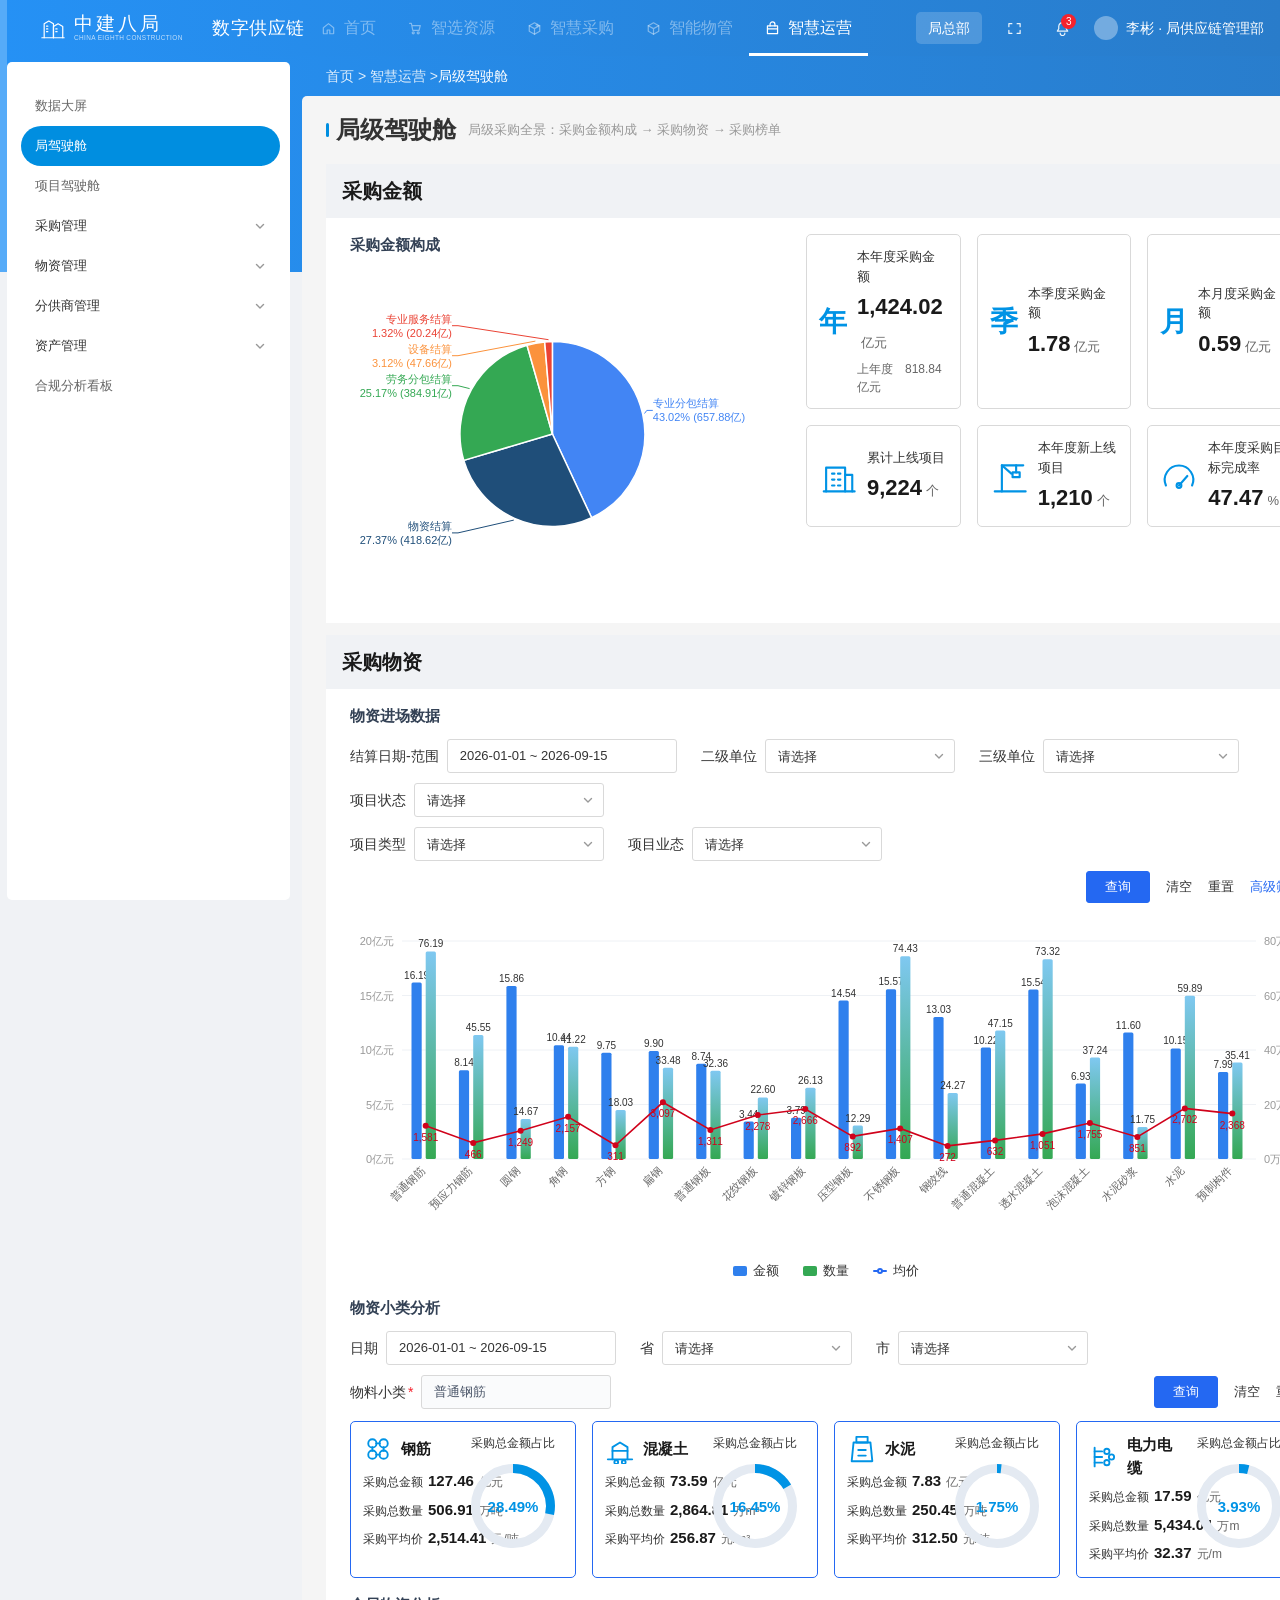
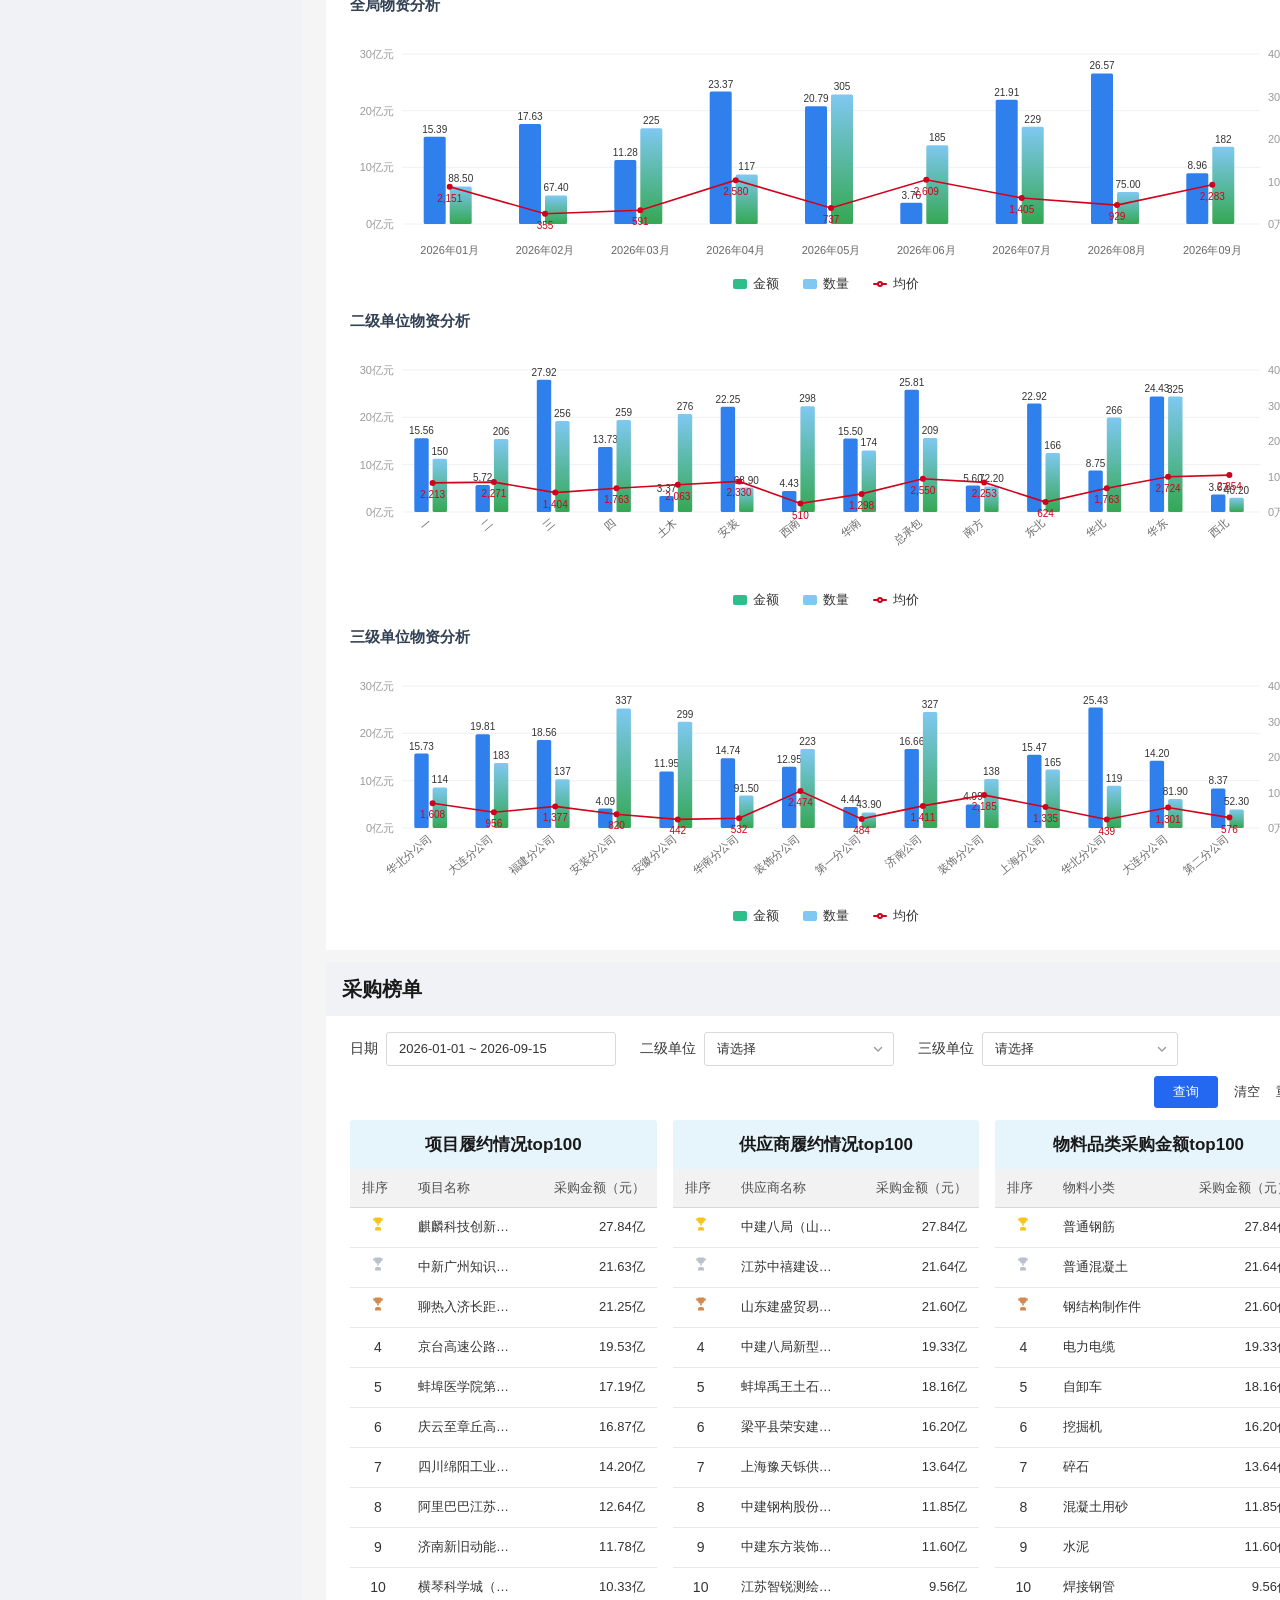
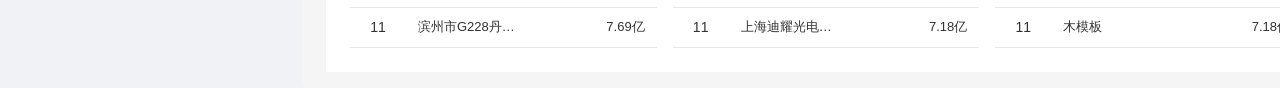
==== index.html @ 9edccea9 "第一版原型" ====
<!DOCTYPE html>
<html lang="zh-CN">
<head>
  <meta charset="UTF-8">
  <meta name="viewport" content="width=device-width, initial-scale=1.0">
  <title>智慧运营 · 供应链数据驾驶舱与经营分析看板</title>
  <link rel="stylesheet" href="css/base.css">
  <link rel="stylesheet" href="css/components.css">
  <link rel="stylesheet" href="css/cockpit.css">
  <link rel="stylesheet" href="css/screen.css">
</head>
<body>

  <!-- ============ 平台顶部导航 ============
       模块名与顺序对齐产品实际界面：首页 / 智选资源 / 智慧采购 / 智能物管 / 智慧运营
       （PRD 正文写的「智能采购 / 全景质控 / 数字物流」与产品不一致，以产品界面为准） -->
  <header class="layout-topbar">
    <div class="layout-topbar__brand">
      <span class="layout-topbar__logo" aria-hidden="true">
        <svg viewBox="0 0 28 28" width="26" height="26" fill="none" stroke="currentColor" stroke-width="1.3" stroke-linecap="round" stroke-linejoin="round">
          <path d="M4.5 24.5V9.5l5-3 5 3v15"/><path d="M14.5 24.5V12.5l5-3 5 3v12"/><path d="M2 24.5h24"/><path d="M7 12h1.4M7 15h1.4M7 18h1.4M17 15h1.4M17 18h1.4"/>
        </svg>
      </span>
      <span class="layout-topbar__cname">中建八局<em>CHINA EIGHTH CONSTRUCTION</em></span>
      <span class="layout-topbar__app">数字供应链</span>
    </div>
    <nav class="layout-topbar__module-nav">
      <div class="layout-topbar__module-item layout-topbar__module-item--disabled" title="其他业务域，不在本原型范围内"><svg viewBox="0 0 16 16" width="15" height="15" fill="none" stroke="currentColor" stroke-width="1.3" stroke-linecap="round" stroke-linejoin="round"><path d="M2.5 7.2 8 2.8l5.5 4.4V13a.6.6 0 0 1-.6.6H9.4V9.6H6.6v4H3.1a.6.6 0 0 1-.6-.6z"/></svg><span>首页</span></div>
      <div class="layout-topbar__module-item layout-topbar__module-item--disabled" title="其他业务域，不在本原型范围内"><svg viewBox="0 0 16 16" width="15" height="15" fill="none" stroke="currentColor" stroke-width="1.3" stroke-linecap="round" stroke-linejoin="round"><path d="M1.8 2.6h1.8l1.5 7.5h6.6l1.4-5.2H4.2"/><circle cx="5.6" cy="12.6" r="1.1"/><circle cx="10.9" cy="12.6" r="1.1"/></svg><span>智选资源</span></div>
      <div class="layout-topbar__module-item layout-topbar__module-item--disabled" title="其他业务域，不在本原型范围内"><svg viewBox="0 0 16 16" width="15" height="15" fill="none" stroke="currentColor" stroke-width="1.3" stroke-linecap="round" stroke-linejoin="round"><path d="M8 1.9 13.6 5v6L8 14.1 2.4 11V5z"/><path d="M2.4 5 8 8.1 13.6 5M8 8.1V14"/><path d="M10.8 3.4v2.6M9.5 4.7h2.6"/></svg><span>智慧采购</span></div>
      <div class="layout-topbar__module-item layout-topbar__module-item--disabled" title="其他业务域，不在本原型范围内"><svg viewBox="0 0 16 16" width="15" height="15" fill="none" stroke="currentColor" stroke-width="1.3" stroke-linecap="round" stroke-linejoin="round"><path d="M8 1.9 13.6 5v6L8 14.1 2.4 11V5z"/><path d="M2.4 5 8 8.1 13.6 5M8 8.1V14"/></svg><span>智能物管</span></div>
      <div class="layout-topbar__module-item layout-topbar__module-item--active" title="当前模块"><svg viewBox="0 0 16 16" width="15" height="15" fill="none" stroke="currentColor" stroke-width="1.3" stroke-linecap="round" stroke-linejoin="round"><path d="M2.6 5.2h10.8v8.2H2.6z"/><path d="M5.4 5.2V3.6a2.6 2.6 0 0 1 5.2 0v1.6"/><path d="M2.6 8.4h10.8"/></svg><span>智慧运营</span></div>
    </nav>
    <div class="layout-topbar__tools">
      <!-- 全局菜单搜索（与原型一致）：输入即过滤左侧菜单，回车跳第一个命中 -->
      <div class="layout-topbar__search">
        <input type="text" id="menuSearch" placeholder="搜索" aria-label="搜索菜单" autocomplete="off"/>
        <svg viewBox="0 0 16 16" width="14" height="14" fill="none" stroke="currentColor" stroke-width="1.5" stroke-linecap="round"><circle cx="7" cy="7" r="4.4"/><path d="M10.3 10.3 14 14"/></svg>
      </div>
      <!-- 组织视角（原型演示用：真实系统无此入口，权限由功能项授权 + 组织权限控制；R1/R2/R3） -->
      <div class="layout-org-switch" id="orgSwitch"
           title="原型演示：切换后可观察 R1 组织树收窄、R2 超权限明细不可见、R3 排名数值打码三条权限规则的实际效果">
        <span>组织视角</span><span class="layout-org-switch__badge">演示</span>
        <span id="orgCurrent">局总部</span>
        <div class="layout-org-switch__menu" id="orgMenu"></div>
      </div>
      <!-- 大屏模式（对外展示）：隐藏侧栏与面包屑，内容铺满；再次点击或 Esc 退出 -->
      <div class="layout-topbar__icon-btn" id="screenMode" title="大屏模式：隐藏侧栏与面包屑（再次点击或按 Esc 退出）">
        <svg viewBox="0 0 16 16" width="15" height="15" fill="none" stroke="currentColor" stroke-width="1.3" stroke-linecap="round" stroke-linejoin="round">
          <path d="M2 6V2.8h3.2M14 6V2.8h-3.2M2 10v3.2h3.2M14 10v3.2h-3.2"/>
        </svg>
      </div>
      <div class="layout-topbar__icon-btn" title="站内消息">
        <svg viewBox="0 0 16 16" width="15" height="15" fill="none" stroke="currentColor" stroke-width="1.3" stroke-linecap="round" stroke-linejoin="round">
          <path d="M8 1.8a4 4 0 0 0-4 4v2.5l-1.5 2.5H13.5L12 8.3V5.8a4 4 0 0 0-4-4z"/><path d="M5.5 13a2.5 2.5 0 0 0 5 0"/>
        </svg><i>3</i>
      </div>
      <div class="layout-topbar__user"><span class="layout-topbar__avatar"></span><span id="userName">李彬 · 局供应链管理部</span></div>
    </div>
  </header>

  <!-- ============ 智慧运营模块导航（F1–F8） ============ -->
  <aside class="layout-sidebar" id="sidebar">
    <ul class="layout-sidebar__menu" id="sidebarMenu"></ul>
  </aside>

  <!-- ============ 主内容区 ============ -->
  <main class="layout-main" id="layoutMain">
    <div class="layout-breadcrumb" id="breadcrumb">首页 &gt; 智慧运营</div>
    <div class="layout-content" id="pageContainer"></div>
  </main>

  <!-- 回到顶部（长页面：分供商管理看板等超过 4 屏） -->
  <div class="layout-backtop" id="backTop" title="回到顶部" hidden>
    <svg viewBox="0 0 16 16" width="16" height="16" fill="none" stroke="currentColor" stroke-width="1.6" stroke-linecap="round" stroke-linejoin="round"><path d="M8 13V3M3.5 7.5 8 3l4.5 4.5"/></svg>
  </div>

  <!-- ============ 模态框 ============ -->
  <div class="dsc-modal-overlay" id="modalOverlay">
    <div class="dsc-modal">
      <div class="dsc-modal__header"><span id="modalTitle">标题</span><span class="dsc-modal__close" id="modalClose">✕</span></div>
      <div class="dsc-modal__body" id="modalBody"></div>
      <div class="dsc-modal__footer" id="modalFooter"></div>
    </div>
  </div>

  <script src="js/data.js"></script>
  <script src="js/china-map.js"></script>
  <script src="js/charts.js"></script>
  <script src="js/ui.js"></script>
  <script src="js/view-screen.js"></script>
  <script src="js/view-cockpit.js"></script>
  <script src="js/view-project.js"></script>
  <script src="js/view-report.js"></script>
  <script src="js/view-compliance.js"></script>
  <script src="js/app.js"></script>
</body>
</html>
---- css/base.css ----
/* ============================================================
   智慧运营数据平台 · 设计令牌 + 壳层
   视觉基准：本产品既有实现实测值（主色 #008EE0、蓝带 216px、侧栏浮层卡片 283px）
   ============================================================ */

:root {
  /* ---- 品牌色 ---- */
  --color-primary: #008EE0;
  --color-primary-hover: #1890FF;
  --color-primary-active: #0060A8;
  --color-primary-dark: #005A9E;
  --color-primary-light: #E6F4FC;
  --color-primary-bg: #F3F9FF;

  /* ---- 功能色 ---- */
  --color-success: #00B42A;
  --color-success-bg: #F6FFED;
  --color-warning: #FF7D00;
  --color-warning-bg: #FFF7E6;
  --color-danger: #F5222D;
  --color-danger-bg: #FFF1F0;
  --color-accent: #F59A23;

  /* ---- 中性色 ---- */
  --color-text-primary: #333333;
  --color-text-secondary: #666666;
  --color-text-tertiary: #999999;
  --color-text-disabled: #CCCCCC;
  --color-text-table: #1F2937;
  --color-white: #FFFFFF;
  --color-bg-page: #F0F2F5;
  --color-bg-content: #F5F5F5;
  --color-bg-card: #FFFFFF;
  --color-bg-table-header: #F2F2F2;
  --color-border: #D7D7D7;
  --color-border-light: #D9D9D9;
  --color-divider: #E8E8E8;

  /* ---- 字体 ---- */
  --font-family-base: "Microsoft YaHei", "微软雅黑", "PingFang SC", "Helvetica Neue", Arial, sans-serif;
  --font-family-number: Arial, "Helvetica Neue", sans-serif;
  --fs-xl: 24px;
  --fs-lg: 18px;
  --fs-md: 16px;
  --fs-base: 14px;
  --fs-13: 13px;
  --fs-sm: 12px;
  --fw-normal: 400;
  --fw-medium: 500;
  --fw-bold: 700;

  /* ---- 间距（4px 基数） ---- */
  --sp-xs: 4px;
  --sp-sm: 8px;
  --sp-md: 12px;
  --sp-lg: 16px;
  --sp-xl: 24px;
  --sp-xxl: 32px;

  /* ---- 圆角 ---- */
  --radius-sm: 3px;
  --radius-md: 5px;
  --radius-pill: 25px;
  --radius-group: 16px;

  /* ---- 阴影 ---- */
  --shadow-sm: none;
  --shadow-md: 0 2px 8px rgba(0, 0, 0, 0.08);
  --shadow-lg: 0 4px 16px rgba(0, 0, 0, 0.12);

  /* ---- 布局 ---- */
  --header-height: 56px;
  --band-height: 216px;
  --sidebar-width: 283px;
  --sidebar-left: 7px;
  --sidebar-top: 62px;
  --breadcrumb-height: 40px;
  --content-left: 302px;
  --content-top: 96px;
  --content-right: 10px;
  --content-bottom: 22px;
  --gradient-brand: linear-gradient(90deg, #2591F5 0%, #297CCA 100%);


  /* ---- F2 局驾驶舱（截图基准版式）专用色板 ---- */
  --brand-blue: #0081CC;
  --brand-blue-dark: #006199;
  --action-blue: #2468F2;
  --action-blue-hover: #4A85F5;
  --data-blue: #087CFF;
  --card-head-blue: #0093E5;
  --radius-lg: 10px;

  --transition-fast: 0.15s ease;
  --transition-normal: 0.25s ease;
}

/* ---- Reset ---- */
*, *::before, *::after { box-sizing: border-box; margin: 0; padding: 0; }

html, body {
  height: 100%;
  font-family: var(--font-family-base);
  font-size: var(--fs-base);
  line-height: 1.5;
  color: var(--color-text-primary);
  background: var(--color-bg-page);
  -webkit-font-smoothing: antialiased;
  /* 顶部 216px 品牌蓝带，其余为页面底色；最左 7px 浅蓝高光 */
  background-image:
    linear-gradient(90deg, #56ABF8 0, #56ABF8 7px, rgba(86, 171, 248, 0) 7px),
    var(--gradient-brand);
  background-repeat: no-repeat;
  background-size: 100% var(--band-height);
}

/* 看板类内部系统：窄屏保底宽度 + 横向滚动，避免侧栏/图表被压塌、列数减少 */
body { min-width: 1360px; }

ul, ol { list-style: none; }
button, input, select, textarea { font-family: inherit; font-size: inherit; color: inherit; }
a { color: var(--color-primary); text-decoration: none; }

::-webkit-scrollbar { width: 8px; height: 8px; }
::-webkit-scrollbar-track { background: #F5F5F5; }
::-webkit-scrollbar-thumb { background: #C1C1C1; border-radius: 4px; }
::-webkit-scrollbar-thumb:hover { background: #A8A8A8; }

/* ============================================================
   壳层：顶部导航
   ============================================================ */
.layout-topbar {
  position: fixed;
  top: 0; left: 0; right: 0;
  height: var(--header-height);
  background: transparent;
  display: flex;
  align-items: center;
  padding: 0 var(--sp-lg);
  z-index: 1000;
}

.layout-topbar__brand {
  display: flex;
  align-items: center;
  gap: var(--sp-sm);
  color: #FFF;
  margin-left: 148px;
  flex-shrink: 0;
}
.layout-topbar__logo { display: grid; place-items: center; color: #FFF; }
.layout-topbar__cname {
  display: flex; flex-direction: column; line-height: 1.05;
  font-size: 19px; font-weight: var(--fw-medium); letter-spacing: 3px;
}
.layout-topbar__cname em {
  font-style: normal; font-size: 7px; letter-spacing: 0.4px;
  color: rgba(255, 255, 255, 0.72); transform: scale(0.92); transform-origin: left center;
}
.layout-topbar__app {
  margin-left: var(--sp-md);
  font-size: var(--fs-lg); font-weight: var(--fw-medium); letter-spacing: 0.5px;
}

/* 全局菜单搜索：与产品界面一致，放在工具区最左 */
.layout-topbar__search {
  display: flex; align-items: center; gap: var(--sp-sm);
  flex: 0 1 320px; min-width: 132px; height: 32px;
  padding: 0 var(--sp-md); border-radius: var(--radius-group);
  background: rgba(255, 255, 255, 0.22); color: #FFF;
}
.layout-topbar__search input {
  flex: 1; min-width: 0; border: 0; background: transparent; outline: none;
  color: #FFF; font-size: var(--fs-13); font-family: inherit;
}
.layout-topbar__search input::placeholder { color: rgba(255, 255, 255, 0.78); }
.layout-topbar__search svg { flex: 0 0 auto; opacity: 0.9; }
/* 窄屏（≤1560，含 1360 下限）压缩顶栏：收窄项间距、隐去组织视角的说明文字 */
@media (max-width: 1560px) {
  .layout-topbar__search { display: none; }
  .layout-topbar__brand { margin-left: var(--sp-xl); }
  .layout-topbar__module-item { padding: 0 10px; gap: 6px; }
  .layout-topbar__tools { gap: var(--sp-md); }
  .layout-org-switch > span:first-child,
  .layout-org-switch__badge { display: none; }
}

.layout-topbar__module-nav {
  display: flex;
  align-items: center;
  flex: 1;
  height: 100%;
}

.layout-topbar__module-item {
  height: var(--header-height);
  padding: 0 var(--sp-lg);
  display: flex;
  align-items: center;
  gap: var(--sp-sm);
  color: rgba(255, 255, 255, 0.8);
  font-size: var(--fs-md);
  cursor: pointer;
  white-space: nowrap;
  transition: all var(--transition-fast);
}
.layout-topbar__module-item:hover { color: #FFF; background: rgba(255, 255, 255, 0.1); }
.layout-topbar__module-item--active {
  color: #FFF;
  font-weight: var(--fw-medium);
  box-shadow: inset 0 -3px 0 #FFF;
}
/* 其他业务域（不在本原型范围）：禁用态，明确"点不了"而不是点了没反应 */
.layout-topbar__module-item--disabled { color: rgba(255, 255, 255, 0.42); cursor: not-allowed; }
.layout-topbar__module-item--disabled:hover { color: rgba(255, 255, 255, 0.42); background: transparent; }

.layout-topbar__tools {
  display: flex;
  align-items: center;
  gap: var(--sp-lg);
  margin-left: auto;
  /* 可收缩：否则里面的搜索框不肯让位，整条顶栏会顶出视口右边界 */
  flex: 0 1 auto;
  min-width: 0;
  flex-wrap: nowrap;
  white-space: nowrap;
}
.layout-topbar__tools > *:not(.layout-topbar__search) { flex: 0 0 auto; }

.layout-org-switch {
  position: relative;
  display: flex;
  align-items: center;
  gap: var(--sp-sm);
  height: 32px;
  padding: 0 var(--sp-md);
  border-radius: var(--radius-md);
  background: rgba(255, 255, 255, 0.18);
  color: #FFF;
  font-size: var(--fs-base);
  cursor: pointer;
}
.layout-org-switch:hover { background: rgba(255, 255, 255, 0.28); }
.layout-org-switch__badge {
  height: 16px; padding: 0 5px; border-radius: 8px; line-height: 16px;
  background: rgba(255, 255, 255, 0.28); font-size: 11px;
}
.layout-org-switch__menu {
  display: none;
  position: absolute; top: calc(100% + 6px); right: 0;
  min-width: 240px; max-height: 460px; overflow-y: auto;
  background: #FFF; border-radius: var(--radius-md);
  box-shadow: var(--shadow-lg); padding: var(--sp-sm); z-index: 1200;
}
.layout-org-switch--open .layout-org-switch__menu { display: block; }
.layout-org-switch__item {
  padding: 7px var(--sp-md); border-radius: var(--radius-sm);
  font-size: var(--fs-13); color: var(--color-text-primary); cursor: pointer;
  white-space: nowrap; overflow: hidden; text-overflow: ellipsis;
}
.layout-org-switch__item:hover { background: var(--color-primary-bg); }
.layout-org-switch__item--active { background: var(--color-primary-light); color: var(--color-primary); font-weight: var(--fw-bold); }

.layout-topbar__icon-btn {
  width: 32px; height: 32px; border-radius: var(--radius-md);
  display: grid; place-items: center; color: rgba(255, 255, 255, 0.9);
  cursor: pointer; position: relative;
}
.layout-topbar__icon-btn:hover { background: rgba(255, 255, 255, 0.18); }
.layout-topbar__icon-btn i {
  position: absolute; top: 2px; right: 2px; min-width: 15px; height: 15px;
  border-radius: 8px; background: var(--color-danger); color: #FFF;
  font-size: 10px; line-height: 15px; text-align: center; font-style: normal; padding: 0 3px;
}
.layout-topbar__user { display: flex; align-items: center; gap: var(--sp-sm); color: #FFF; font-size: var(--fs-base); }
.layout-topbar__avatar { width: 24px; height: 24px; border-radius: 50%; background: rgba(255, 255, 255, 0.35); }

/* ============================================================
   壳层：侧边导航（白色圆角浮层卡片）
   ============================================================ */
.layout-sidebar {
  position: fixed;
  top: var(--sidebar-top);
  left: var(--sidebar-left);
  bottom: 0;
  width: var(--sidebar-width);
  background: var(--color-white);
  border-radius: var(--radius-md);
  z-index: 999;
  overflow-y: auto;
  overflow-x: hidden;
}

.layout-sidebar__menu { padding: 24px 10px 12px 14px; }

/* 一级分组头 */
.layout-sidebar__group-head {
  height: 53px;
  padding: 0 10px;
  margin: 0 10px 0 13px;
  border-radius: var(--radius-group);
  display: flex;
  align-items: center;
  gap: 14px;
  font-size: var(--fs-base);
  font-weight: 350;
  color: var(--color-text-secondary);
  cursor: pointer;
  transition: all var(--transition-fast);
}
.layout-sidebar__group-head:hover { background: var(--color-primary-bg); color: var(--color-primary); }
.layout-sidebar__group-head--active { color: var(--color-primary); }
.layout-sidebar__group-head__icon { width: 15px; height: 15px; flex-shrink: 0; display: grid; place-items: center; }

/* 菜单项（胶囊） */
.layout-sidebar__item {
  height: 40px;
  padding: 0 14px;
  border-radius: var(--radius-pill);
  display: flex;
  align-items: center;
  gap: var(--sp-md);
  font-size: var(--fs-13);
  color: var(--color-text-secondary);
  cursor: pointer;
  transition: all var(--transition-fast);
  white-space: nowrap;
}
.layout-sidebar__item:hover { background: var(--color-primary-bg); color: var(--color-primary); }
.layout-sidebar__item--active { background: var(--color-primary); color: #FFF; }
.layout-sidebar__item__text { flex: 1; overflow: hidden; text-overflow: ellipsis; }
.layout-sidebar__item__caret {
  flex-shrink: 0; display: grid; place-items: center; opacity: 0.5;
  transition: transform var(--transition-fast);
}
.layout-sidebar__item__caret--open { transform: rotate(180deg); }

/* 一级分组（可展开）：与叶子项同一胶囊外形，展开时文字与箭头用主色而非填充 */
.layout-sidebar__item--group { color: var(--color-text-primary); }
.layout-sidebar__item--group.layout-sidebar__item--active,
.layout-sidebar__item--group.layout-sidebar__item--open {
  background: transparent; color: var(--color-primary);
}
.layout-sidebar__item--group.layout-sidebar__item--active .layout-sidebar__item__caret,
.layout-sidebar__item--group.layout-sidebar__item--open .layout-sidebar__item__caret { opacity: 1; }

/* 二级菜单项：缩进 + 与前缀竖线对齐，选中态同样是蓝色胶囊 */
.layout-sidebar__submenu { display: none; padding: 2px 0 4px; }
.layout-sidebar__submenu--open { display: block; }
.layout-sidebar__subitem {
  height: 36px;
  margin-left: 22px;
  padding: 0 14px;
  border-radius: var(--radius-pill);
  display: flex;
  align-items: center;
  font-size: var(--fs-13);
  color: var(--color-text-secondary);
  cursor: pointer;
  transition: all var(--transition-fast);
  white-space: nowrap;
  overflow: hidden;
  text-overflow: ellipsis;
}
.layout-sidebar__subitem:hover { background: var(--color-primary-bg); color: var(--color-primary); }
.layout-sidebar__subitem--active { background: var(--color-primary); color: #FFF; }
/* 菜单搜索结果：无命中的项隐藏 */
.layout-sidebar__item[hidden], .layout-sidebar__subitem[hidden], .layout-sidebar__group[hidden] { display: none; }

/* ============================================================
   壳层：主内容区
   ============================================================ */
.layout-main {
  margin-left: var(--content-left);
  margin-top: var(--header-height);
  margin-right: var(--content-right);
  min-height: calc(100vh - var(--header-height));
}

/* 大屏模式（对外展示/投屏）：隐藏侧栏与面包屑、内容铺满；再次点击顶栏按钮或按 Esc 退出 */
body.is-screen-mode .layout-sidebar { display: none; }
body.is-screen-mode .layout-breadcrumb { display: none; }
body.is-screen-mode .layout-main { margin-left: var(--content-right); margin-top: 8px; }
body.is-screen-mode .layout-content { min-height: calc(100vh - 22px); margin-bottom: 10px; }
body.is-screen-mode .dsc-content--screen { margin-top: 0; margin-bottom: 0; }
.layout-topbar__icon-btn--on { color: #FFF; background: rgba(255, 255, 255, 0.18); }

/* 回到顶部 */
.layout-backtop {
  position: fixed; right: 22px; bottom: 28px; z-index: 1200;
  width: 38px; height: 38px; border-radius: 50%;
  display: grid; place-items: center; cursor: pointer;
  color: var(--color-primary); background: #FFF;
  border: 1px solid var(--color-border-light); box-shadow: var(--shadow-md);
  transition: all var(--transition-fast);
}
.layout-backtop[hidden] { display: none; }
.layout-backtop:hover { color: #FFF; background: var(--color-primary); border-color: var(--color-primary); }

.layout-breadcrumb {
  height: var(--breadcrumb-height);
  display: flex;
  align-items: center;
  padding: 0 var(--sp-xl);
  font-size: var(--fs-base);
  color: rgba(255, 255, 255, 0.85);
}
.layout-breadcrumb > span:last-child { color: #FFF; }

.layout-content {
  margin-bottom: var(--content-bottom);
  padding: var(--sp-lg) var(--sp-xl);
  background: var(--color-bg-content);
  border-radius: var(--radius-md);
  min-height: calc(100vh - var(--content-top) - var(--content-bottom));
}

/* ============================================================
   通用工具类
   ============================================================ */
.u-flex { display: flex; align-items: center; }
.u-between { justify-content: space-between; }
.u-gap-sm { gap: var(--sp-sm); }
.u-gap-md { gap: var(--sp-md); }
.u-gap-lg { gap: var(--sp-lg); }
.u-ml-auto { margin-left: auto; }
.u-mt-sm { margin-top: var(--sp-sm); }
.u-mt-md { margin-top: var(--sp-md); }
.u-mt-lg { margin-top: var(--sp-lg); }
.u-mb-md { margin-bottom: var(--sp-md); }
.u-mb-lg { margin-bottom: var(--sp-lg); }
.u-muted { color: var(--color-text-secondary); }
.u-tertiary { color: var(--color-text-tertiary); }
.u-num { font-family: var(--font-family-number); }
.u-nowrap { white-space: nowrap; }
.u-hidden { display: none !important; }
.u-danger { color: var(--color-danger); }
.u-success { color: var(--color-success); }
---- css/components.css ----
/* ============================================================
   智慧运营数据平台 · 组件库
   依赖 base.css 的设计令牌
   ============================================================ */

/* ============================================================
   页面骨架（dashboard / CRUD 通用）
   ============================================================ */
.dsc-page { padding: 0; }
.dsc-page__header {
  display: flex;
  align-items: center;
  gap: var(--sp-md);
  margin-bottom: var(--sp-lg);
}
.dsc-page__title {
  /* 页面标题必须大于其下的区块标题（20px），否则层级倒挂 */
  font-size: var(--fs-xl);
  font-weight: var(--fw-bold);
  color: var(--color-text-primary);
  position: relative;
  padding-left: 10px;
}
.dsc-page__title::before {
  content: ''; position: absolute; left: 0; top: 50%; transform: translateY(-50%);
  width: 3px; height: 14px; border-radius: 2px; background: var(--color-primary);
}
.dsc-page__sub { font-size: var(--fs-13); color: var(--color-text-tertiary); }
.dsc-page__actions { margin-left: auto; display: flex; align-items: center; gap: var(--sp-sm); }

/* 区块标题 */
.dsc-section { margin-bottom: var(--sp-lg); }
.dsc-section__head {
  display: flex; align-items: center; gap: var(--sp-md);
  margin: 0 0 var(--sp-md); padding-left: 10px; position: relative;
}
.dsc-section__head::before {
  content: ''; position: absolute; left: 0; top: 50%; transform: translateY(-50%);
  width: 3px; height: 16px; border-radius: 2px; background: var(--color-primary);
}
.dsc-section__title { font-size: var(--fs-md); font-weight: var(--fw-bold); }
.dsc-section__actions { margin-left: auto; display: flex; align-items: center; gap: var(--sp-sm); }

/* ============================================================
   卡片 / 面板
   ============================================================ */
.dsc-card {
  background: var(--color-bg-card);
  border: 1px solid var(--color-border);
  border-radius: var(--radius-md);
}
.dsc-card__header {
  display: flex; align-items: center; gap: var(--sp-sm);
  padding: var(--sp-md) var(--sp-lg);
  border-bottom: 1px solid var(--color-divider);
  min-height: 44px;
}
.dsc-card__title {
  font-size: var(--fs-base); font-weight: var(--fw-bold);
  display: flex; align-items: center; gap: 6px;
}
.dsc-card__title::before {
  content: ''; width: 3px; height: 13px; border-radius: 2px; background: var(--color-primary);
}
.dsc-card__extra { margin-left: auto; display: flex; align-items: center; gap: var(--sp-sm); font-size: var(--fs-13); color: var(--color-text-secondary); }
.dsc-card__body { padding: var(--sp-lg); }
.dsc-card__body--tight { padding: var(--sp-md); }
.dsc-card__body--flush { padding: 0; }

/* ============================================================
   按钮
   ============================================================ */
.dsc-btn {
  height: 32px; padding: 0 var(--sp-lg);
  border-radius: var(--radius-sm);
  border: 1px solid var(--color-border);
  background: var(--color-white); color: var(--color-text-primary);
  font-size: var(--fs-base); cursor: pointer;
  display: inline-flex; align-items: center; justify-content: center; gap: 6px;
  transition: all var(--transition-fast); white-space: nowrap;
}
.dsc-btn:hover { border-color: var(--color-primary); color: var(--color-primary); }
.dsc-btn--primary { background: var(--color-primary); border-color: var(--color-primary); color: #FFF; }
.dsc-btn--primary:hover { background: var(--color-primary-hover); border-color: var(--color-primary-hover); color: #FFF; }
.dsc-btn--sm { height: 26px; padding: 0 var(--sp-md); font-size: var(--fs-13); }
.dsc-btn:disabled { color: var(--color-text-disabled); border-color: var(--color-divider); cursor: not-allowed; background: #FAFAFA; }
.dsc-btn--link { border: none; background: none; padding: 0; height: auto; color: var(--color-primary); }
.dsc-btn--link:hover { text-decoration: underline; }

/* ============================================================
   表单控件
   ============================================================ */
.dsc-field {
  width: 100%; height: 32px; padding: 0 10px;
  font-size: var(--fs-base); color: var(--color-text-primary);
  background: var(--color-white);
  border: 1px solid var(--color-border);
  border-radius: var(--radius-sm);
  outline: none; transition: border-color var(--transition-fast);
}
.dsc-field:hover { border-color: var(--color-primary-hover); }
.dsc-field:focus { border-color: var(--color-primary); box-shadow: 0 0 0 2px rgba(0, 142, 224, 0.12); }
select.dsc-field {
  cursor: pointer; appearance: none; padding-right: 26px;
  background-image: url("data:image/svg+xml;charset=utf8,%3Csvg xmlns='http://www.w3.org/2000/svg' viewBox='0 0 16 16' fill='none' stroke='%23999' stroke-width='1.5'%3E%3Cpath d='M4 6l4 4 4-4'/%3E%3C/svg%3E");
  background-repeat: no-repeat; background-position: right 8px center; background-size: 14px;
}
.dsc-daterange { display: flex; align-items: center; gap: 6px; }
.dsc-daterange .dsc-field { flex: 1 1 0; min-width: 0; }
.dsc-daterange__sep { color: var(--color-text-tertiary); flex: 0 0 auto; }

/* ============================================================
   筛选条
   ============================================================ */
.dsc-filter-bar {
  background: var(--color-bg-card);
  border: 1px solid var(--color-border);
  border-radius: var(--radius-md);
  padding: var(--sp-lg) var(--sp-lg) var(--sp-md);
  margin-bottom: var(--sp-lg);
}
.dsc-filter-bar__grid {
  display: grid;
  grid-template-columns: repeat(4, minmax(0, 1fr));
  gap: var(--sp-md) var(--sp-xl);
}
@media (max-width: 1500px) { .dsc-filter-bar__grid { grid-template-columns: repeat(3, minmax(0, 1fr)); } }
.dsc-filter-bar__item { display: flex; align-items: center; gap: var(--sp-sm); min-width: 0; }
.dsc-filter-bar__label { flex: 0 0 auto; font-size: var(--fs-base); color: var(--color-text-secondary); white-space: nowrap; }
.dsc-filter-bar__ctrl { flex: 1 1 auto; min-width: 0; position: relative; }
.dsc-filter-bar__foot {
  display: flex; align-items: center; gap: var(--sp-sm);
  margin-top: var(--sp-md); padding-top: var(--sp-md);
  border-top: 1px dashed var(--color-divider);
}
.dsc-filter-bar__foot-right { margin-left: auto; display: flex; gap: var(--sp-sm); }
.dsc-filter-bar__toggle {
  font-size: var(--fs-base); color: var(--color-primary); cursor: pointer;
  display: inline-flex; align-items: center; gap: 4px; user-select: none;
}
.dsc-filter-bar__toggle svg { transition: transform var(--transition-fast); }
.dsc-filter-bar__toggle--open svg { transform: rotate(180deg); }
.dsc-filter-bar--collapsed .dsc-filter-bar__extra { display: none; }

/* ============================================================
   分段控件 / 页签
   ============================================================ */
.dsc-seg {
  display: inline-flex; background: #FAFAFA;
  border: 1px solid var(--color-border); border-radius: var(--radius-sm); overflow: hidden;
}
.dsc-seg__item {
  padding: 5px 16px; font-size: var(--fs-13); color: var(--color-text-secondary);
  cursor: pointer; user-select: none; transition: all var(--transition-fast);
  border-right: 1px solid var(--color-border);
}
.dsc-seg__item:last-child { border-right: none; }
.dsc-seg__item:hover { color: var(--color-primary); }
.dsc-seg__item--active { background: var(--color-primary); color: #FFF; }

.dsc-tabs {
  display: flex; align-items: center; gap: var(--sp-xl);
  border-bottom: 1px solid var(--color-divider); margin-bottom: var(--sp-lg);
  overflow-x: auto;
}
.dsc-tabs__item {
  padding: 10px 2px; font-size: var(--fs-base); color: var(--color-text-secondary);
  cursor: pointer; position: relative; white-space: nowrap; user-select: none;
}
.dsc-tabs__item:hover { color: var(--color-primary); }
.dsc-tabs__item--active { color: var(--color-primary); font-weight: var(--fw-bold); }
.dsc-tabs__item--active::after {
  content: ''; position: absolute; left: 0; right: 0; bottom: -1px; height: 2px;
  background: var(--color-primary); border-radius: 1px;
}
.dsc-tabs--pill { gap: var(--sp-sm); border-bottom: none; margin-bottom: var(--sp-md); flex-wrap: wrap; overflow: visible; }
.dsc-tabs--pill .dsc-tabs__item {
  padding: 5px 14px; border: 1px solid var(--color-border);
  border-radius: 16px; background: var(--color-white); font-size: var(--fs-13);
}
.dsc-tabs--pill .dsc-tabs__item--active { background: var(--color-primary); border-color: var(--color-primary); color: #FFF; }
.dsc-tabs--pill .dsc-tabs__item--active::after { display: none; }
.dsc-tabs__badge { font-size: 12px; color: var(--color-danger); margin-left: 3px; }

/* ============================================================
   指标组合按钮（F2 核心交互）
   ============================================================ */
.cockpit-page__metric-chips {
  display: flex; flex-wrap: wrap; gap: var(--sp-sm);
  margin-bottom: var(--sp-lg);
}
.metric-chip {
  position: relative;
  display: inline-flex; align-items: center; gap: 6px;
  height: 34px; padding: 0 14px;
  border: 1px solid var(--color-border); border-radius: var(--radius-pill);
  background: var(--color-white); color: var(--color-text-primary);
  font-size: var(--fs-13); cursor: pointer; user-select: none;
  transition: all var(--transition-fast);
}
.metric-chip:hover { border-color: var(--color-primary); color: var(--color-primary); }
.metric-chip--active {
  background: var(--color-primary); border-color: var(--color-primary);
  color: #FFF; font-weight: var(--fw-bold);
}
.metric-chip__value { font-family: var(--font-family-number); font-weight: var(--fw-bold); }
.metric-chip__badge {
  display: inline-flex; align-items: center; height: 16px; padding: 0 5px;
  border-radius: 8px; font-size: 11px; line-height: 1;
  background: var(--color-danger-bg); color: var(--color-danger);
}
.metric-chip--active .metric-chip__badge { background: rgba(255, 255, 255, 0.28); color: #FFF; }
.metric-chip__info {
  width: 14px; height: 14px; border-radius: 50%;
  border: 1px solid currentColor; font-size: 10px; line-height: 12px; text-align: center;
  opacity: 0.6; font-style: normal;
}
.metric-chip__info:hover { opacity: 1; }

/* 口径气泡 */
.dsc-metric-tip {
  position: fixed; z-index: 2000;
  max-width: 380px; padding: 10px 12px;
  background: rgba(0, 0, 0, 0.86); color: #FFF;
  border-radius: var(--radius-md); font-size: var(--fs-13); line-height: 1.8;
  pointer-events: none; display: none;
}
.dsc-metric-tip b { color: #7FD3FF; font-weight: var(--fw-normal); }

/* ============================================================
   指标卡 / 统计条
   ============================================================ */
.dsc-kpi {
  background: var(--color-bg-card); border: 1px solid var(--color-border);
  border-radius: var(--radius-md); padding: var(--sp-md) var(--sp-lg);
  position: relative; overflow: hidden; transition: all var(--transition-fast);
}
.dsc-kpi--clickable { cursor: pointer; }
.dsc-kpi--clickable:hover { border-color: var(--color-primary); transform: translateY(-1px); }
.dsc-kpi__name {
  font-size: var(--fs-13); color: var(--color-text-secondary);
  white-space: nowrap; overflow: hidden; text-overflow: ellipsis;
}
.dsc-kpi__value {
  font-size: 25px; font-weight: var(--fw-bold); font-family: var(--font-family-number);
  line-height: 1.3; margin-top: 2px; display: flex; align-items: baseline; gap: 4px;
}
.dsc-kpi__unit { font-size: var(--fs-13); font-weight: var(--fw-normal); color: var(--color-text-secondary); }
.dsc-kpi__foot { display: flex; align-items: center; gap: var(--sp-sm); margin-top: 4px; font-size: var(--fs-sm); color: var(--color-text-tertiary); }
.dsc-kpi__value--danger { color: var(--color-danger); }
.dsc-kpi__value--success { color: var(--color-success); }
.dsc-kpi__value--warning { color: var(--color-warning); }

.dsc-metric-grid { display: grid; gap: 1px; background: var(--color-divider); border-radius: var(--radius-sm); overflow: hidden; }
.dsc-metric { background: var(--color-white); padding: var(--sp-md) var(--sp-lg); }
.dsc-metric__label { font-size: var(--fs-13); color: var(--color-text-secondary); margin-bottom: 4px; }
.dsc-metric__value { font-size: 20px; font-weight: var(--fw-bold); font-family: var(--font-family-number); }
.dsc-metric__sub { font-size: 12px; color: var(--color-text-tertiary); margin-top: 2px; line-height: 1.7; }

/* 可点击统计条 */
.dsc-strip { display: grid; grid-template-columns: repeat(4, minmax(0, 1fr)); }
.dsc-strip--5 { grid-template-columns: repeat(5, minmax(0, 1fr)); }
.dsc-strip__cell {
  padding: var(--sp-md) var(--sp-lg);
  border-right: 1px solid var(--color-divider);
  cursor: pointer; transition: background var(--transition-fast);
}
.dsc-strip__cell:last-child { border-right: none; }
.dsc-strip__cell:hover { background: var(--color-primary-bg); }
.dsc-strip__cell--active { background: var(--color-primary-light); }
.dsc-strip__label { font-size: var(--fs-13); color: var(--color-text-secondary); }
.dsc-strip__value {
  font-size: 20px; font-weight: var(--fw-bold); font-family: var(--font-family-number); margin-top: 2px;
}
.dsc-strip__value--danger { color: var(--color-danger); }

/* ============================================================
   排名列表 / 轮播
   ============================================================ */
.dsc-rank { display: flex; flex-direction: column; }
.dsc-rank__row {
  display: flex; align-items: center; gap: var(--sp-sm);
  padding: 7px 6px; border-radius: var(--radius-sm); cursor: pointer;
  transition: background var(--transition-fast);
}
.dsc-rank__row:hover { background: var(--color-primary-bg); }
.dsc-rank__row--active { background: var(--color-primary-light); }
.dsc-rank__no {
  flex: 0 0 20px; height: 20px; line-height: 20px; text-align: center;
  border-radius: var(--radius-sm); font-size: 12px; font-family: var(--font-family-number);
  background: #F0F0F0; color: var(--color-text-secondary);
}
.dsc-rank__no--1 { background: #F5222D; color: #FFF; }
.dsc-rank__no--2 { background: #FA8C16; color: #FFF; }
.dsc-rank__no--3 { background: #FADB14; color: #FFF; }
.dsc-rank__name { flex: 1 1 auto; min-width: 0; font-size: var(--fs-13); white-space: nowrap; overflow: hidden; text-overflow: ellipsis; }
.dsc-rank__val { flex: 0 0 auto; font-family: var(--font-family-number); font-size: var(--fs-13); font-weight: var(--fw-bold); }
.dsc-rank__val--danger { color: var(--color-danger); }
.dsc-rank__val--masked { color: var(--color-text-disabled); letter-spacing: 2px; }
.dsc-rank__bar { flex: 0 0 54px; height: 6px; background: #F0F0F0; border-radius: 3px; overflow: hidden; }
.dsc-rank__bar i { display: block; height: 100%; background: linear-gradient(90deg, #69C0FF, var(--color-primary)); border-radius: 3px; }
.dsc-rank__scroll { max-height: 340px; overflow-y: auto; }

.rank-carousel { position: relative; }
.rank-carousel__page { display: none; }
.rank-carousel__page--active { display: block; }
.rank-carousel__foot {
  display: flex; align-items: center; justify-content: center; gap: var(--sp-sm);
  padding-top: var(--sp-sm); font-size: var(--fs-sm); color: var(--color-text-tertiary);
}
.rank-carousel__dot { width: 6px; height: 6px; border-radius: 50%; background: var(--color-border); cursor: pointer; }
.rank-carousel__dot--active { background: var(--color-primary); }

/* ============================================================
   表格
   ============================================================ */
.dsc-table-wrap {
  border: 1px solid var(--color-border);
  border-radius: var(--radius-md);
  background: var(--color-white);
  overflow: hidden;
}
.dsc-table-wrap__scroll { overflow: auto; position: relative; }
.dsc-table { border-collapse: separate; border-spacing: 0; width: 100%; font-size: var(--fs-base); }
.dsc-table th, .dsc-table td {
  padding: 8px 10px; text-align: left; white-space: nowrap;
  border-bottom: 1px solid var(--color-divider); color: var(--color-text-table);
}
.dsc-table th {
  background: var(--color-bg-table-header);
  font-weight: var(--fw-bold); color: var(--color-text-primary);
  position: sticky; top: 0; z-index: 5; height: 40px;
  border-bottom: 1px solid var(--color-border);
  user-select: none;
}
.dsc-table th.dsc-sortable { cursor: pointer; }
.dsc-table th.dsc-sortable:hover { color: var(--color-primary); }
.dsc-table th .dsc-sort { display: inline-flex; align-items: center; gap: 3px; }
.dsc-table th .dsc-sort::after {
  content: '⇅'; font-size: 11px; color: var(--color-text-disabled);
}
.dsc-table th.dsc-sort-asc .dsc-sort::after { content: '▲'; color: var(--color-primary); }
.dsc-table th.dsc-sort-desc .dsc-sort::after { content: '▼'; color: var(--color-primary); }
.dsc-table tbody tr:hover td { background: var(--color-primary-bg); }
.dsc-table td.dsc-num, .dsc-table th.dsc-num { text-align: right; font-family: var(--font-family-number); }
.dsc-table td.dsc-danger { color: var(--color-danger); font-weight: var(--fw-bold); }
.dsc-table tr.dsc-total-row td {
  background: #FFFBE6; font-weight: var(--fw-bold); color: #874D00; border-top: 1px solid #FFE58F;
}
.dsc-table .dsc-sticky-col { position: sticky; left: 0; z-index: 4; background: var(--color-white); box-shadow: 2px 0 4px -2px rgba(0, 0, 0, 0.12); }
.dsc-table thead .dsc-sticky-col { z-index: 6; background: var(--color-bg-table-header); }
.dsc-table tbody tr:hover .dsc-sticky-col { background: var(--color-primary-bg); }
.dsc-table .dsc-sticky-col-2 { position: sticky; left: 48px; z-index: 4; background: var(--color-white); }
.dsc-table thead .dsc-sticky-col-2 { z-index: 6; background: var(--color-bg-table-header); }
.dsc-table tbody tr:hover .dsc-sticky-col-2 { background: var(--color-primary-bg); }
.dsc-table__link { color: var(--color-primary); cursor: pointer; }
.dsc-table__link:hover { text-decoration: underline; }

.dsc-table-foot {
  display: flex; align-items: center; gap: var(--sp-md);
  padding: var(--sp-sm) var(--sp-lg); border-top: 1px solid var(--color-divider);
  background: var(--color-white); font-size: var(--fs-13); color: var(--color-text-secondary);
}
.dsc-table-foot__right { margin-left: auto; display: flex; align-items: center; gap: var(--sp-sm); }
.dsc-pager { display: flex; align-items: center; gap: 4px; }
.dsc-pager__btn {
  min-width: 28px; height: 28px; padding: 0 6px;
  border: 1px solid var(--color-border); border-radius: var(--radius-sm);
  background: #FFF; color: var(--color-text-primary); font-size: var(--fs-sm);
  cursor: pointer; display: inline-flex; align-items: center; justify-content: center;
}
.dsc-pager__btn:hover:not(:disabled) { border-color: var(--color-primary); color: var(--color-primary); }
.dsc-pager__btn--active { background: var(--color-primary); border-color: var(--color-primary); color: #FFF; }
.dsc-pager__btn:disabled { color: var(--color-text-disabled); cursor: not-allowed; }
.dsc-pager__jump { display: inline-flex; align-items: center; gap: 4px; }
.dsc-pager__jump input {
  width: 44px; height: 28px; text-align: center;
  border: 1px solid var(--color-border); border-radius: var(--radius-sm); outline: none;
}

/* ============================================================
   下钻路径条
   ============================================================ */
.drill-path {
  display: flex; align-items: center; gap: var(--sp-sm); flex-wrap: wrap;
  background: var(--color-primary-bg); border: 1px solid #BAE0FF;
  border-radius: var(--radius-sm); padding: 6px var(--sp-md);
  margin-bottom: var(--sp-md); font-size: var(--fs-13); color: var(--color-text-secondary);
}
.drill-path__crumb { color: var(--color-primary); cursor: pointer; }
.drill-path__crumb:hover { text-decoration: underline; }
.drill-path__crumb--current { color: var(--color-text-primary); font-weight: var(--fw-bold); cursor: default; text-decoration: none; }
.drill-path__sep { color: var(--color-text-tertiary); }
.drill-path__back { margin-left: auto; }

/* ============================================================
   多选下拉 / 组织联想 / 地区树
   ============================================================ */
.dsc-multiselect { position: relative; }
.dsc-multiselect__box {
  width: 100%; min-height: 32px; padding: 4px 26px 4px 8px;
  font-size: var(--fs-base); background: #FFF;
  border: 1px solid var(--color-border); border-radius: var(--radius-sm);
  cursor: pointer; display: flex; flex-wrap: wrap; gap: 4px; align-items: center; position: relative;
}
.dsc-multiselect__box:hover { border-color: var(--color-primary-hover); }
.dsc-multiselect__box::after {
  content: ''; position: absolute; right: 8px; top: 50%; width: 14px; height: 14px; transform: translateY(-50%);
  background: url("data:image/svg+xml;charset=utf8,%3Csvg xmlns='http://www.w3.org/2000/svg' viewBox='0 0 16 16' fill='none' stroke='%23999' stroke-width='1.5'%3E%3Cpath d='M4 6l4 4 4-4'/%3E%3C/svg%3E") no-repeat center / contain;
}
.dsc-multiselect__ph { color: var(--color-text-tertiary); line-height: 22px; }
.dsc-multiselect__chip {
  display: inline-flex; align-items: center; gap: 4px; height: 22px; padding: 0 6px;
  background: var(--color-primary-light); color: var(--color-primary);
  border-radius: var(--radius-sm); font-size: var(--fs-sm); line-height: 1;
}
.dsc-multiselect__chip b { cursor: pointer; font-weight: 400; opacity: 0.7; }
.dsc-multiselect__chip b:hover { opacity: 1; }
.dsc-multiselect__panel {
  position: absolute; z-index: 60; top: calc(100% + 4px); left: 0; min-width: 100%; max-width: 420px;
  background: #FFF; border: 1px solid var(--color-divider); border-radius: var(--radius-md);
  box-shadow: var(--shadow-lg); padding: 8px; max-height: 320px; overflow: auto; display: none;
}
.dsc-multiselect--open .dsc-multiselect__panel { display: block; }
.dsc-multiselect__tools {
  display: flex; gap: 12px; padding: 2px 6px 8px;
  border-bottom: 1px solid var(--color-divider); margin-bottom: 6px; font-size: var(--fs-sm);
}
.dsc-multiselect__tools span { color: var(--color-primary); cursor: pointer; }
.dsc-multiselect__tools span:hover { text-decoration: underline; }
.dsc-multiselect__opt {
  display: flex; align-items: center; gap: 8px; padding: 5px 6px;
  border-radius: var(--radius-sm); font-size: var(--fs-13);
  cursor: pointer; white-space: nowrap;
}
.dsc-multiselect__opt:hover { background: var(--color-primary-bg); }
.dsc-multiselect__opt input { accent-color: var(--color-primary); }
.dsc-multiselect__opt--child { padding-left: 26px; }
.dsc-multiselect__group { font-size: var(--fs-sm); color: var(--color-text-tertiary); padding: 6px 6px 2px; }

/* 组织联想选择 */
.org-select { position: relative; }
.org-select__input { padding-right: 26px; }
.org-select__panel {
  position: absolute; z-index: 60; top: calc(100% + 4px); left: 0; right: 0;
  max-height: 280px; overflow: auto; background: #FFF;
  border: 1px solid var(--color-divider); border-radius: var(--radius-md);
  box-shadow: var(--shadow-lg); padding: 4px; display: none;
}
.org-select--open .org-select__panel { display: block; }
.org-select__opt {
  padding: 6px 8px; border-radius: var(--radius-sm); font-size: var(--fs-13); cursor: pointer;
  display: flex; align-items: center; gap: 6px;
}
.org-select__opt:hover { background: var(--color-primary-bg); }
.org-select__opt--active { background: var(--color-primary-light); color: var(--color-primary); }
.org-select__opt small { color: var(--color-text-tertiary); font-size: 12px; }

/* ============================================================
   时间滑块
   ============================================================ */
.dsc-timeslider { padding: var(--sp-md) 0 var(--sp-sm); user-select: none; }
.dsc-timeslider__track {
  position: relative; height: 6px; border-radius: 3px;
  background: #EDEDED; margin: 0 8px;
}
.dsc-timeslider__range {
  position: absolute; top: 0; bottom: 0; border-radius: 3px;
  background: linear-gradient(90deg, #69C0FF, var(--color-primary));
}
.dsc-timeslider__handle {
  position: absolute; top: 50%; width: 14px; height: 14px; margin-left: -7px;
  border-radius: 50%; background: #FFF; border: 2px solid var(--color-primary);
  transform: translateY(-50%); cursor: grab; box-shadow: 0 1px 4px rgba(0, 0, 0, 0.2);
}
.dsc-timeslider__handle:active { cursor: grabbing; }
.dsc-timeslider__ticks {
  display: flex; justify-content: space-between;
  margin: 10px 8px 0; font-size: 11px; color: var(--color-text-tertiary);
}
.dsc-timeslider__value { text-align: center; font-size: var(--fs-13); color: var(--color-text-secondary); margin-bottom: 8px; }
.dsc-timeslider__value b { color: var(--color-primary); font-family: var(--font-family-number); }

/* ============================================================
   弹窗
   ============================================================ */
.dsc-modal-overlay {
  position: fixed; inset: 0; background: rgba(0, 0, 0, 0.45);
  display: flex; align-items: center; justify-content: center;
  z-index: 2000; opacity: 0; visibility: hidden; transition: opacity var(--transition-normal);
}
.dsc-modal-overlay--visible { opacity: 1; visibility: visible; }
.dsc-modal {
  width: 720px; max-width: 92vw; max-height: 88vh;
  background: #FFF; border-radius: var(--radius-md);
  display: flex; flex-direction: column;
  transform: translateY(-12px); transition: transform var(--transition-normal);
}
.dsc-modal-overlay--visible .dsc-modal { transform: translateY(0); }
.dsc-modal__header {
  display: flex; align-items: center; padding: var(--sp-lg);
  border-bottom: 1px solid var(--color-divider);
  font-size: var(--fs-md); font-weight: var(--fw-bold);
}
.dsc-modal__close { margin-left: auto; cursor: pointer; color: var(--color-text-tertiary); font-size: var(--fs-md); }
.dsc-modal__close:hover { color: var(--color-text-primary); }
.dsc-modal__body { padding: var(--sp-lg); overflow: auto; flex: 1; }
.dsc-modal__footer {
  display: flex; justify-content: flex-end; gap: var(--sp-sm);
  padding: var(--sp-md) var(--sp-lg); border-top: 1px solid var(--color-divider);
}

/* 列设置弹窗 */
.dsc-column-dialog__tools {
  display: flex; align-items: center; gap: var(--sp-md); margin-bottom: var(--sp-md); font-size: var(--fs-13);
}
.dsc-column-dialog__tools a { color: var(--color-primary); cursor: pointer; }
.dsc-column-dialog__tools a:hover { text-decoration: underline; }
.dsc-column-dialog__list {
  display: grid; grid-template-columns: repeat(3, minmax(0, 1fr));
  gap: 4px var(--sp-lg); max-height: 420px; overflow-y: auto;
  border: 1px solid var(--color-divider); border-radius: var(--radius-sm); padding: var(--sp-md);
}
.dsc-column-dialog__item {
  display: flex; align-items: center; gap: 6px; padding: 5px 8px;
  border-radius: var(--radius-sm); font-size: var(--fs-13);
  cursor: grab; user-select: none; border: 1px solid transparent;
  white-space: nowrap; overflow: hidden;
}
.dsc-column-dialog__item:hover { background: var(--color-primary-bg); }
.dsc-column-dialog__item--drag { opacity: 0.45; border-style: dashed; border-color: var(--color-primary); }
.dsc-column-dialog__item--over { border-color: var(--color-primary); background: var(--color-primary-light); }
.dsc-column-dialog__item input { accent-color: var(--color-primary); }
.dsc-column-dialog__item i { font-style: normal; color: var(--color-text-disabled); letter-spacing: -1px; }
.dsc-column-dialog__order { font-size: 12px; color: var(--color-text-tertiary); margin-left: auto; }

/* ============================================================
   图表容器
   ============================================================ */
.dsc-chart { width: 100%; position: relative; }
.dsc-chart svg { display: block; width: 100%; overflow: visible; }
.dsc-chart__tip {
  position: absolute; pointer-events: none; z-index: 30;
  background: rgba(0, 0, 0, 0.82); color: #FFF; font-size: var(--fs-sm);
  padding: 6px 10px; border-radius: var(--radius-sm); white-space: nowrap;
  transform: translate(-50%, -100%); line-height: 1.7; display: none;
}
.dsc-legend {
  display: flex; align-items: center; gap: var(--sp-lg); flex-wrap: wrap;
  font-size: var(--fs-sm); color: var(--color-text-secondary); margin-top: var(--sp-sm);
}
.dsc-legend__item { display: inline-flex; align-items: center; gap: 5px; cursor: default; }
.dsc-legend__item--clickable { cursor: pointer; padding: 2px 6px; border-radius: var(--radius-sm); }
.dsc-legend__item--clickable:hover { background: var(--color-primary-bg); }
.dsc-legend__item--active { background: var(--color-primary-light); color: var(--color-primary); font-weight: var(--fw-bold); }
.dsc-legend__dot { width: 9px; height: 9px; border-radius: 2px; }

/* ============================================================
   提示 / 徽标 / 空状态
   ============================================================ */
.dsc-note {
  display: flex; align-items: flex-start; gap: 8px;
  padding: 8px var(--sp-md); border-radius: var(--radius-sm);
  font-size: var(--fs-13); line-height: 1.7;
}
.dsc-note--info { background: var(--color-primary-bg); color: #0050B3; border: 1px solid #BAE0FF; }
.dsc-note--warn { background: var(--color-warning-bg); color: #AD4E00; border: 1px solid #FFD591; }
.dsc-note--danger { background: var(--color-danger-bg); color: #A8071A; border: 1px solid #FFA39E; }

.dsc-badge {
  display: inline-flex; align-items: center; height: 18px; padding: 0 6px;
  border-radius: 9px; font-size: 12px; line-height: 1;
}
.dsc-badge--ok { background: var(--color-success-bg); color: var(--color-success); border: 1px solid #B7EB8F; }
.dsc-badge--over { background: var(--color-danger-bg); color: var(--color-danger); border: 1px solid #FFA39E; }
.dsc-badge--warn { background: var(--color-warning-bg); color: var(--color-warning); border: 1px solid #FFD591; }
.dsc-badge--info { background: var(--color-primary-light); color: var(--color-primary); border: 1px solid #91D5FF; }
.dsc-badge--plain { background: #F5F5F5; color: var(--color-text-secondary); border: 1px solid var(--color-divider); }

.dsc-empty { padding: 40px 0; text-align: center; color: var(--color-text-tertiary); font-size: var(--fs-base); }
.dsc-empty__hint { font-size: 12px; margin-top: 6px; }

/* 整页空态（内容待补充的看板）：设计过的空白页，不是一句 TODO */
.dsc-empty-state {
  display: flex; flex-direction: column; align-items: center; justify-content: center;
  gap: var(--sp-md); min-height: 460px; padding: var(--sp-xxl) var(--sp-xl);
  background-color: var(--color-bg-card);
  border: 1px solid var(--color-divider); border-radius: var(--radius-md);
  text-align: center;
}
.dsc-empty-state__icon {
  width: 72px; height: 72px; border-radius: 50%;
  display: grid; place-items: center;
  background-color: var(--color-primary-light); color: var(--color-primary);
}
.dsc-empty-state__title { font-size: var(--fs-md); font-weight: var(--fw-bold); color: var(--color-text-primary); }
.dsc-empty-state__desc { max-width: 520px; font-size: var(--fs-13); line-height: 1.9; color: var(--color-text-secondary); }
.dsc-empty-state__actions { margin-top: var(--sp-sm); }

.dsc-progress { height: 6px; background: #F0F0F0; border-radius: 3px; overflow: hidden; }
.dsc-progress__bar { height: 100%; background: linear-gradient(90deg, #69C0FF, var(--color-primary)); border-radius: 3px; }
.dsc-progress__bar--danger { background: linear-gradient(90deg, #FF7875, var(--color-danger)); }

/* ============================================================
   栅格
   ============================================================ */
.dsc-grid { display: grid; gap: var(--sp-md); }
.dsc-grid--2 { grid-template-columns: repeat(2, minmax(0, 1fr)); }
.dsc-grid--3 { grid-template-columns: repeat(3, minmax(0, 1fr)); }
.dsc-grid--4 { grid-template-columns: repeat(4, minmax(0, 1fr)); }
.dsc-grid--5 { grid-template-columns: repeat(5, minmax(0, 1fr)); }
.dsc-grid--6 { grid-template-columns: repeat(6, minmax(0, 1fr)); }
.dsc-grid--gap-lg { gap: var(--sp-lg); }
@media (max-width: 1440px) {
  .dsc-grid--6 { grid-template-columns: repeat(4, minmax(0, 1fr)); }
  .dsc-grid--5 { grid-template-columns: repeat(4, minmax(0, 1fr)); }
  .dsc-grid--4 { grid-template-columns: repeat(3, minmax(0, 1fr)); }
}

/* 滚动条（宽表 / 榜单） */
.dsc-scroll::-webkit-scrollbar { width: 8px; height: 8px; }
.dsc-scroll::-webkit-scrollbar-thumb { background: #D0D0D0; border-radius: 4px; }
.dsc-scroll::-webkit-scrollbar-thumb:hover { background: #B0B0B0; }
.dsc-scroll::-webkit-scrollbar-track { background: #F5F5F5; }

/* ============================================================
   F8 合规分析看板
   ============================================================ */
.compliance-page__metric-grid { margin-bottom: var(--sp-lg); }
.compliance-page__metric-card {
  background: var(--color-white); border: 1px solid var(--color-divider);
  border-radius: var(--radius-md); padding: var(--sp-lg);
  transition: box-shadow .15s, border-color .15s;
}
.compliance-page__metric-card:hover {
  border-color: var(--color-primary); box-shadow: 0 4px 14px rgba(0, 128, 224, .13);
}
.compliance-page__metric-card .dsc-kpi__name { min-height: 40px; }
.compliance-page__metric-card .dsc-kpi__foot {
  display: flex; align-items: center; justify-content: space-between;
  font-size: 12px; color: var(--color-text-tertiary); margin-top: var(--sp-md);
}
.compliance-page__abnormal-strip .dsc-strip { border-top: none; }
.compliance-page__table-wrap { margin-bottom: 0; }

/* 穿透弹窗：异常数 / 关联单据 */
.dsc-drill-dialog .dsc-modal__body { max-height: 62vh; overflow: auto; }

/* ============================================================
   长滚动看板区块（F2 局驾驶舱 / F3 项目驾驶舱）
   Axure 实测：区块标题 20px；子标题 16px；指标 label 14px / value 25px
   ============================================================ */
.cockpit-section, .project-cockpit-section { margin-bottom: var(--sp-2xl); }
.cockpit-section:last-child, .project-cockpit-section:last-child { margin-bottom: 0; }

.dsc-section-head {
  display: flex; align-items: center; gap: var(--sp-md);
  margin-bottom: var(--sp-lg); position: relative; padding-left: 11px;
}
.dsc-section-head::before {
  content: ''; position: absolute; left: 0; top: 50%; transform: translateY(-50%);
  width: 3px; height: 17px; border-radius: 2px; background: var(--color-primary);
}
.dsc-section-head__title { font-size: 20px; font-weight: 700; color: var(--color-text-primary); }
.dsc-section-head__extra { margin-left: auto; font-size: 13px; color: var(--color-text-secondary); }

.dsc-subhead {
  display: flex; align-items: center; gap: var(--sp-md);
  margin-bottom: var(--sp-md);
}
.dsc-subhead__title { position: relative; padding-left: 10px; font-size: 16px; font-weight: 700; color: var(--color-text-primary); }
.dsc-subhead__title::before {
  content: ''; position: absolute; left: 0; top: 50%; transform: translateY(-50%);
  width: 3px; height: 13px; border-radius: 2px; background: var(--color-primary);
}
.dsc-subhead__extra { margin-left: auto; font-size: 13px; color: var(--color-text-secondary); }

/* 指标行 */
.dsc-stat { min-width: 0; }
.dsc-stat__label {
  font-size: 14px; color: var(--color-text-secondary);
  white-space: nowrap; overflow: hidden; text-overflow: ellipsis;
}
.dsc-stat__value {
  margin-top: 6px; font-size: 25px; font-weight: 700; line-height: 1.1;
  color: var(--color-primary); font-variant-numeric: tabular-nums;
  white-space: nowrap; overflow: hidden; text-overflow: ellipsis;
}
.dsc-stat__unit { font-size: 13px; font-weight: 400; margin-left: 3px; color: var(--color-text-secondary); }

/* 两栏 / 三栏分栏 */
.dsc-split { display: grid; gap: var(--sp-2xl); }
.dsc-split--2 { grid-template-columns: repeat(2, minmax(0, 1fr)); }
.dsc-split--2-3 { grid-template-columns: minmax(0, 2fr) minmax(0, 3fr); }
.dsc-split--3 { grid-template-columns: repeat(3, minmax(0, 1fr)); }
@media (max-width: 1600px) { .dsc-split--3 { grid-template-columns: repeat(2, minmax(0, 1fr)); } }

/* 行内筛选（无边框、label + 占位文本） */
.dsc-filter-inline { display: flex; flex-wrap: wrap; gap: var(--sp-md) var(--sp-xl); align-items: center; }
.dsc-filter-inline__item { display: inline-flex; align-items: center; gap: 6px; min-width: 0; }
.dsc-filter-inline__label { font-size: 13px; color: var(--color-text-secondary); white-space: nowrap; }
.dsc-filter-inline .dsc-field { height: 32px; line-height: 30px; padding: 0 10px; }
.dsc-field--ph { color: var(--color-border); }

/* 极简表（面板内小结） */
.dsc-table--mini { font-size: 13px; }
.dsc-table--mini td { padding: 5px 8px; border-bottom: 1px solid var(--color-divider); }
.dsc-table--mini tr:last-child td { border-bottom: none; }
.dsc-table--mini .is-num { text-align: right; font-variant-numeric: tabular-nums; color: var(--color-text-table); }

/* 排行榜（徽标 + 名称 + 数值） */
.cockpit-rank, .project-cockpit-rank { display: flex; flex-direction: column; min-height: 0; }
.cockpit-rank__list { padding: 4px 0; }
.cockpit-rank__row {
  display: grid; grid-template-columns: 26px minmax(0, 1fr) auto;
  align-items: center; gap: 10px; height: 38px; padding: 0 14px;
  cursor: pointer; transition: background .15s ease;
}
.cockpit-rank__row:hover { background: rgba(129, 211, 248, 0.18); }
.cockpit-rank__no {
  width: 20px; height: 20px; border-radius: 50%; display: grid; place-items: center;
  font-size: 12px; color: var(--color-text-secondary); background: var(--color-bg-table-header);
}
.cockpit-rank__no--top { background: var(--color-primary); color: #FFF; font-weight: 700; }
.cockpit-rank__row:nth-child(1) .cockpit-rank__no--top { background: #F59A23; }
.cockpit-rank__name {
  font-size: 15px; color: var(--color-text-primary);
  overflow: hidden; text-overflow: ellipsis; white-space: nowrap;
}
.cockpit-rank__val { font-size: 15px; color: var(--color-text-primary); font-variant-numeric: tabular-nums; }

.cockpit-rank3 { display: grid; grid-template-columns: repeat(3, minmax(0, 1fr)); gap: var(--sp-lg); }
.cockpit-rank3--2 { grid-template-columns: repeat(2, minmax(0, 1fr)); }
.cockpit-rank3 .dsc-card { margin: 0; }

/* 采购整体规模 */
.cockpit-scale__row { display: flex; align-items: center; gap: 10px; height: 34px; font-size: 13px; }
.cockpit-scale__name { color: var(--color-text-secondary); white-space: nowrap; }
.cockpit-scale__amt { font-size: 15px; font-weight: 700; color: var(--color-text-primary); }
.cockpit-scale__pct { color: var(--color-text-tertiary); font-size: 12px; }
.cockpit-scale .dsc-progress { height: 8px; border-radius: 4px; background: var(--color-bg-table-header); overflow: hidden; }
.cockpit-scale .dsc-progress i { display: block; height: 100%; background: var(--color-primary); border-radius: 4px; }
.cockpit-scale__chart { position: relative; }
.cockpit-scale__tab {
  display: inline-block; margin-right: 10px; padding: 2px 10px; cursor: pointer;
  font-size: 20px; font-weight: 700; color: var(--color-text-tertiary); border-radius: var(--radius-sm);
}
.cockpit-scale__tab--active { color: var(--color-primary); }

/* 核心数据分析 */
.cockpit-core__tabs { margin-bottom: var(--sp-xl); }
.cockpit-core__metrics {
  display: grid; grid-template-columns: repeat(6, minmax(0, 1fr));
  gap: var(--sp-xl) var(--sp-lg); margin-bottom: var(--sp-xl);
}
.cockpit-core__filter { margin-bottom: var(--sp-xl); padding-bottom: var(--sp-lg); border-bottom: 1px solid var(--color-divider); }

/* 招采分析四阶段 */
.cockpit-proc { display: grid; grid-template-columns: repeat(4, minmax(0, 1fr)); gap: var(--sp-2xl); }
.cockpit-proc__col { position: relative; padding-left: var(--sp-lg); border-left: 2px solid var(--color-primary-light); }
.cockpit-proc__kv { display: flex; align-items: baseline; justify-content: space-between; gap: 10px; padding: 6px 0; font-size: 13px; color: var(--color-text-secondary); }
.cockpit-proc__kv b { font-size: 18px; color: var(--color-primary); font-variant-numeric: tabular-nums; }
.cockpit-proc__kv i { font-size: 12px; font-style: normal; font-weight: 400; color: var(--color-text-secondary); margin-left: 2px; }

/* 各层级进场小图 */
.cockpit-in__grid { display: grid; grid-template-columns: repeat(3, minmax(0, 1fr)); gap: var(--sp-lg); margin-top: var(--sp-lg); }
.cockpit-in { margin: 0; }

/* 蓝色表头宽表（Axure 项目驾驶舱实测 #4A90E2） */
.dsc-table--hdr-blue thead th { background: #4A90E2; color: #FFF; border-right: 1px solid #FFF; }
.dsc-table--hdr-blue thead th:last-child { border-right: none; }

@media (max-width: 1500px) {
  .cockpit-core__metrics { grid-template-columns: repeat(4, minmax(0, 1fr)); }
  .cockpit-rank3 { grid-template-columns: repeat(2, minmax(0, 1fr)); }
  .cockpit-in__grid { grid-template-columns: repeat(2, minmax(0, 1fr)); }
}

/* 项目驾驶舱：项目核心指标行 */
.project-cockpit-page__kpis {
  display: grid; grid-template-columns: repeat(4, minmax(0, 1fr));
  gap: var(--sp-xl) var(--sp-lg);
}
@media (max-width: 1400px) {
  .project-cockpit-page__kpis { grid-template-columns: repeat(3, minmax(0, 1fr)); }
}

/* ============================================================
   项目驾驶舱（F3）页头：项目选择条 / 项目信息卡 / 指标带 / 页签
   ============================================================ */

/* 顶部：右上「导出」+「项目」选择器 */
.pj-bar {
  display: flex; align-items: center; justify-content: flex-end;
  gap: var(--sp-md); margin-bottom: var(--sp-lg);
}
.pj-bar__label { font-size: 13px; color: var(--color-text-secondary); white-space: nowrap; }
.pj-select {
  height: 32px; min-width: 300px; max-width: 460px;
  padding: 0 28px 0 10px; font-size: 13px; color: var(--color-text-primary);
  background-color: var(--color-bg-card); border: 1px solid var(--color-border);
  border-radius: var(--radius-sm); cursor: pointer;
  appearance: none; -webkit-appearance: none;
  background-image: url("data:image/svg+xml;utf8,<svg xmlns='http://www.w3.org/2000/svg' width='12' height='12' viewBox='0 0 12 12'><path d='M2.5 4.5 6 8l3.5-3.5' fill='none' stroke='%23999' stroke-width='1.4' stroke-linecap='round' stroke-linejoin='round'/></svg>");
  background-repeat: no-repeat; background-position: right 9px center;
}
.pj-select:focus { outline: none; border-color: var(--color-primary); }

/* 项目信息卡：左侧定位地图 + 右侧 2 列信息栅格 */
.pj-info {
  display: grid; grid-template-columns: 380px minmax(0, 1fr);
  gap: var(--sp-xxl); align-items: center;
  padding: var(--sp-lg) var(--sp-xl);
  background-color: var(--color-bg-card);
  border: 1px solid var(--color-divider); border-radius: var(--radius-md);
  margin-bottom: var(--sp-lg);
}
.pj-info__map {
  height: 248px; border-right: 1px solid var(--color-divider); padding-right: var(--sp-xl);
  overflow: hidden; /* 定位地图为放大视图，必须裁切，否则溢出整页 */
}
.pj-info__map .dsc-chart svg { overflow: hidden; }
.pj-info__grid {
  display: grid; grid-template-columns: repeat(2, minmax(0, 1fr));
  gap: var(--sp-xl) var(--sp-xxl);
}
.pj-info__item { display: flex; align-items: baseline; min-width: 0; font-size: 14px; line-height: 1.5; }
.pj-info__label { flex: 0 0 auto; color: var(--color-text-secondary); }
.pj-info__value {
  flex: 1 1 auto; min-width: 0; padding-left: var(--sp-xl); color: var(--color-text-primary); font-weight: 500;
  overflow: hidden; text-overflow: ellipsis; white-space: nowrap;
}

/* 项目核心指标带：7 项等宽 */
.pj-metrics {
  display: grid; grid-template-columns: repeat(7, minmax(0, 1fr));
  gap: var(--sp-lg); padding: var(--sp-xl) var(--sp-xl) var(--sp-xxl);
  background-color: var(--color-bg-card);
  border: 1px solid var(--color-divider); border-radius: var(--radius-md);
  margin-bottom: var(--sp-lg);
}
.pj-metric { min-width: 0; cursor: pointer; }
.pj-metric__head { display: flex; align-items: center; gap: var(--sp-md); }
.pj-metric__icon {
  flex: 0 0 auto; width: 40px; height: 40px; border-radius: 6px;
  display: flex; align-items: center; justify-content: center;
  color: #FFF; background-color: var(--color-primary);
}
.pj-metric__icon svg { width: 22px; height: 22px; }
.pj-metric__name {
  font-size: 14px; color: var(--color-text-primary); line-height: 1.35;
  overflow: hidden; text-overflow: ellipsis; white-space: nowrap;
}
.pj-metric__value {
  margin-top: var(--sp-xl); font-size: 22px; font-weight: 700; line-height: 1.15;
  color: var(--color-primary); font-variant-numeric: tabular-nums;
}
.pj-metric__value > span { margin-left: 3px; font-size: 12px; font-weight: 400; color: var(--color-text-secondary); }
.pj-metric__note { margin-top: var(--sp-lg); font-size: 13px; line-height: 1.6; color: var(--color-accent); }
.pj-metric__avg { margin-top: var(--sp-lg); font-size: 12px; line-height: 1.5; color: var(--color-text-secondary); }
.pj-metric__avg > b { color: var(--color-primary); font-weight: 700; }
.pj-metric:hover .pj-metric__name { color: var(--color-primary); }

/* 页签条与页签内容容器（截图：等宽页签 + 竖分隔线 + 底部通栏细线） */
.project-cockpit-page__tab-bar { gap: 0; margin-bottom: 0; }
.project-cockpit-page__tab-bar .dsc-tabs__item { padding: 10px 26px; text-align: center; }
.project-cockpit-page__tab-bar .dsc-tabs__item + .dsc-tabs__item { border-left: 1px solid var(--color-divider); }
.pj-tabbody { padding-top: var(--sp-lg); }

/* 招采分析筛选行：与 F2 筛选器同一套构件，仅补一次行距 */
.pj-proc-filter { margin-bottom: 0; }

/* 窄屏（1360px 起）：信息卡保持左右两栏只收窄地图列，指标带降到 4 列 / 3 列 */
@media (max-width: 1700px) {
  .pj-info { grid-template-columns: 300px minmax(0, 1fr); gap: var(--sp-xl); }
  .pj-info__map { height: 210px; padding-right: var(--sp-lg); }
  .pj-info__grid { gap: var(--sp-lg) var(--sp-xl); }
  .pj-info__item { font-size: 13px; }
  .pj-info__value { padding-left: var(--sp-lg); }
  .pj-metrics { grid-template-columns: repeat(4, minmax(0, 1fr)); }
}
@media (max-width: 1480px) {
  .pj-metrics { grid-template-columns: repeat(3, minmax(0, 1fr)); }
}
---- css/cockpit.css ----
/* ============================================================
   F2 局驾驶舱 · 截图基准版式
   区块 = 浅灰标题带 + 白色卡片体；筛选条多列；指标卡浅蓝渐变
   截图实测：操作蓝 #2468F2、数据蓝 #087CFF、卡头蓝 #0093E5
   ============================================================ */
.ck-view { display: flex; flex-direction: column; }

/* ---------- 区块 ---------- */
.ck-sec { margin-bottom: var(--sp-md); }
.ck-sec:last-child { margin-bottom: 0; }
.ck-sec__head {
  display: flex; align-items: center; gap: var(--sp-md);
  padding: 12px var(--sp-lg); background: var(--color-bg-page);
}
.ck-sec__title { font-size: 20px; font-weight: 700; color: #1A1A1A; }
.ck-sec__collapse {
  margin-left: auto; border: 0; background: transparent; color: var(--color-text-tertiary);
  cursor: pointer; padding: 4px; line-height: 0; transition: transform var(--transition-fast);
}
.ck-sec__collapse:hover { color: var(--action-blue); }
.ck-sec--collapsed .ck-sec__collapse { transform: rotate(180deg); }
.ck-sec--collapsed .ck-sec__body { display: none; }
.ck-sec__body { background: #FFF; padding: var(--sp-lg) var(--sp-xl) var(--sp-xl); }

.ck-subhead { display: flex; align-items: center; gap: var(--sp-md); margin: var(--sp-lg) 0 var(--sp-md); }
.ck-subhead:first-child { margin-top: 0; }
/* 副标题比区块标题（20px）低两档，避免两级混成一片 */
.ck-subhead__title { font-size: 15px; font-weight: 700; color: #334155; }
/* 副标题右端的补充说明：弱化处理，避免与下一栏标题连读成一串 */
.ck-subhead__extra { margin-left: auto; font-size: 12px; color: #8C93A0; font-weight: 400; }

/* ---------- 筛选条 ---------- */
.ck-filter { margin-bottom: var(--sp-md); }
.ck-filter__row { display: flex; flex-wrap: wrap; align-items: center; gap: 10px var(--sp-xl); margin-bottom: 10px; }
.ck-filter__item { display: inline-flex; align-items: center; gap: 8px; min-width: 0; }
.ck-filter__item--blank { flex: 1 1 200px; }
.ck-filter__label { font-size: 14px; color: #333; white-space: nowrap; }
.ck-req { color: var(--color-danger); margin-left: 2px; font-weight: 400; }
.ck-filter__actions { margin-left: auto; display: inline-flex; align-items: center; gap: var(--sp-lg); }
.ck-filter__more { display: flex; flex-wrap: wrap; gap: 10px var(--sp-xl); padding-top: 4px; }
.ck-filter__more[hidden] { display: none; }

.ck-field {
  display: inline-flex; align-items: center; height: 34px; padding: 0 12px; min-width: 190px;
  border: 1px solid var(--color-border-light); border-radius: var(--radius-sm);
  background: #FFF; font-size: 13px; color: #333; white-space: nowrap;
  overflow: hidden; text-overflow: ellipsis;
}
.ck-field--ph { color: #BFBFBF; }
.ck-field--date { min-width: 230px; }
/* 真控件版筛选字段：与静态框同尺寸同外观，但可点可选 */
select.ck-field {
  min-width: 190px; cursor: pointer; padding-right: 26px;
  appearance: none; -webkit-appearance: none;
  background-image: url("data:image/svg+xml;utf8,<svg xmlns='http://www.w3.org/2000/svg' width='12' height='12' viewBox='0 0 12 12'><path d='M2.5 4.5 6 8l3.5-3.5' fill='none' stroke='%23999' stroke-width='1.4' stroke-linecap='round' stroke-linejoin='round'/></svg>");
  background-repeat: no-repeat; background-position: right 9px center;
}
input.ck-field { display: inline-block; min-width: 190px; }
.ck-field--select:focus, .ck-field--input:focus { outline: none; border-color: var(--action-blue); }
/* 只读展示值（如物料小类，由上方卡片联动决定）：非输入框样式，避免误认成能填 */
.ck-field--ro { background: #FAFBFC; color: #4A5568; cursor: default; }
.ck-info {
  display: inline-grid; place-items: center; width: 13px; height: 13px; margin-left: 4px;
  border-radius: 50%; background: #CBD5E1; color: #FFF; font-size: 9px; font-style: normal;
  cursor: help; vertical-align: middle;
}
.ck-info:hover { background: var(--action-blue); }
/* 筛选结果就地反馈 */
.ck-filter__hint { margin-right: auto; font-size: 12px; color: #4A5568; }
.ck-grain {
  display: inline-flex; align-items: center; justify-content: space-between; gap: 6px;
  height: 34px; padding: 0 10px; width: 62px;
  border: 1px solid var(--color-border-light); border-radius: var(--radius-sm);
  font-size: 13px; color: #333; cursor: pointer;
}
.ck-grain:hover { border-color: var(--action-blue); color: var(--action-blue); }

.ck-btn {
  height: 32px; padding: 0 18px; border-radius: var(--radius-sm);
  border: 1px solid var(--color-border-light); background: #FFF; color: #333;
  font-size: 13px; cursor: pointer;
}
.ck-btn:hover { border-color: var(--action-blue); color: var(--action-blue); }
.ck-btn--primary { background: var(--action-blue); border-color: var(--action-blue); color: #FFF; }
.ck-btn--primary:hover { background: var(--action-blue-hover); color: #FFF; }
.ck-link { border: 0; background: transparent; color: #333; font-size: 13px; cursor: pointer; padding: 0; }
.ck-link:hover { color: var(--action-blue); }
.ck-link--adv { color: var(--action-blue); }
.ck-link--on { font-weight: 700; }

/* ---------- 采购金额：饼图 + 6 KPI 卡 ---------- */
.ck-amount { display: grid; grid-template-columns: minmax(0, 560px) minmax(0, 1fr); gap: var(--sp-xl); }
.ck-amount__kpis { display: grid; grid-template-columns: repeat(3, minmax(0, 1fr)); gap: var(--sp-lg); align-content: start; }
.ck-bigkpi {
  display: flex; align-items: center; gap: var(--sp-md); padding: var(--sp-lg);
  background: #FFF; border: 1px solid var(--color-border-light); border-radius: var(--radius-md);
  box-shadow: var(--shadow-sm);
}
.ck-bigkpi__icon { flex: 0 0 auto; color: var(--card-head-blue); display: grid; place-items: center; }
.ck-bigkpi__glyph { font-size: 34px; font-weight: 700; line-height: 1; color: var(--card-head-blue); }
.ck-bigkpi__main { min-width: 0; }
.ck-bigkpi__label { font-size: 15px; color: #333; }
.ck-bigkpi__value { margin-top: 4px; font-size: 27px; font-weight: 700; color: #1A1A1A; font-variant-numeric: tabular-nums; }
.ck-bigkpi__value span { font-size: 13px; font-weight: 400; color: var(--color-text-secondary); margin-left: 4px; }
.ck-bigkpi__sub { margin-top: 4px; font-size: 12px; color: var(--color-text-secondary); }

/* ---------- 图例 ---------- */
.ck-legend { display: flex; justify-content: center; gap: var(--sp-xl); margin-top: 6px; font-size: 13px; color: #333; }
.ck-legend span { display: inline-flex; align-items: center; gap: 6px; }
.ck-legend i { width: 14px; height: 10px; border-radius: 2px; display: inline-block; }
.ck-legend__line { width: 14px !important; height: 2px !important; background: var(--action-blue); position: relative; }
.ck-legend__line::after {
  content: ""; position: absolute; left: 4px; top: -2px; width: 6px; height: 6px;
  border: 2px solid var(--action-blue); border-radius: 50%; background: #FFF;
}
.ck-legend__line--red { background: #D0021B; }
.ck-legend__line--green { background: #17B98A; }
.ck-legend__line--green::after { border-color: #17B98A; }
.ck-legend__line--red::after { border-color: #D0021B; }

/* ---------- 物资小类四卡 ---------- */
.ck-matcards { display: grid; grid-template-columns: repeat(4, minmax(0, 1fr)); gap: var(--sp-lg); margin-bottom: var(--sp-lg); }
.ck-matcard {
  display: grid; grid-template-columns: minmax(0, 1fr) auto; gap: var(--sp-md);
  padding: var(--sp-lg); background: #FFF;
  border: 1px solid var(--action-blue); border-radius: var(--radius-md); cursor: pointer;
  transition: box-shadow var(--transition-fast);
}
.ck-matcard:hover { box-shadow: var(--shadow-md); }
.ck-matcard--active { background: #F5FAFF; box-shadow: var(--shadow-sm); }
.ck-matcard__head { display: flex; align-items: center; gap: 8px; margin-bottom: 10px; }
.ck-matcard__icon { color: var(--card-head-blue); display: grid; place-items: center; }
.ck-matcard__name { font-size: 16px; font-weight: 700; color: #1A1A1A; }
.ck-matcard__row { display: flex; align-items: baseline; gap: 5px; margin-top: 8px; font-size: 13px; color: #333; white-space: nowrap; }
.ck-matcard__row span { flex: 0 0 auto; }
.ck-matcard__row b { font-size: 17px; color: #1A1A1A; font-variant-numeric: tabular-nums; }
.ck-matcard__row i { font-style: normal; font-size: 12px; color: var(--color-text-secondary); }
.ck-matcard__right { display: flex; flex-direction: column; align-items: center; gap: 4px; }
.ck-matcard__pctlabel { font-size: 12px; color: #333; white-space: nowrap; }

/* ---------- 采购榜单三栏 ---------- */
.ck-board { display: grid; grid-template-columns: repeat(3, minmax(0, 1fr)); gap: var(--sp-xl); }
.ck-board__col { min-width: 0; }
.ck-board__title {
  padding: 12px; text-align: center; font-size: 19px; font-weight: 700; color: #1A1A1A;
  background: var(--color-primary-light); border-radius: var(--radius-sm) var(--radius-sm) 0 0;
}
.ck-medal { display: inline-grid; place-items: center; }
.ck-medal__no { font-size: 14px; color: #333; }

/* ---------- 表格 ---------- */
.ck-table { width: 100%; border-collapse: collapse; font-size: 14px; }
.ck-table th, .ck-table td { padding: 0 12px; height: 38px; }
.ck-table thead th {
  background: var(--color-bg-table-header); color: #505050; font-weight: 400;
  border-bottom: 1px solid var(--color-border-light); text-align: left;
}
.ck-table td { border-bottom: 1px solid var(--color-divider); color: #333; }
.ck-table tbody tr:hover td { background: #F5FBFF; }
.ck-table .is-num { text-align: right; font-variant-numeric: tabular-nums; }
.ck-table .is-center { text-align: center; }
.ck-table__name { overflow: hidden; text-overflow: ellipsis; white-space: nowrap; max-width: 0; }
.ck-table--board { table-layout: fixed; }
.ck-table--board td { height: 40px; }
.ck-table__danger { color: var(--color-danger); }
.ck-table__total td { background: #F5FBFF; font-weight: 700; }

/* ---------- 指标总览：8 指标卡 ---------- */
.ck-metrics { display: grid; grid-template-columns: repeat(8, minmax(0, 1fr)); gap: var(--sp-lg); margin-bottom: var(--sp-lg); }
/* 物资管理看板：6 指标卡 / 六项降本 7 卡 */
.ck-metrics--6 { grid-template-columns: repeat(6, minmax(0, 1fr)); }
.ck-metrics--7 { grid-template-columns: repeat(7, minmax(0, 1fr)); }
/* 分供商管理看板：8 张指标卡排成 2 行 × 4 列 */
.ck-metrics--4 { grid-template-columns: repeat(4, minmax(0, 1fr)); }
/* 资产管理看板：5 指标卡一行 */
.ck-metrics--5 { grid-template-columns: repeat(5, minmax(0, 1fr)); }
.ck-metriccard--kpi { text-align: left; padding: var(--sp-lg); }
.ck-kpi__head { display: flex; align-items: center; gap: var(--sp-sm); }
.ck-kpi__name { font-size: 13px; color: #4A5568; }
.ck-kpi__trend { flex: 0 0 auto; padding: 0 7px; line-height: 18px; border-radius: 9px; font-size: 12px; font-weight: 700; }
.ck-kpi__trend--good { color: #00A870; background: #E8F8F1; }
.ck-kpi__trend--bad { color: #D0021B; background: #FDECEE; }
.ck-metriccard--kpi .ck-metriccard__value { margin-top: 10px; font-size: 28px; text-align: left; }
.ck-metriccard--kpi .ck-metriccard__value span { font-size: 13px; }
.ck-kpi__sub { margin-top: 8px; font-size: 12px; color: #8C93A0; }
/* 分供商履约情况：左指标 + 右双轴图 */
.ck-sbsplit { display: grid; grid-template-columns: 240px minmax(0, 1fr); gap: var(--sp-xxl); align-items: start; margin-top: var(--sp-lg); }
.ck-sbstat__label { font-size: 13px; color: #4A5568; margin-bottom: 6px; }
.ck-sbstat__big { margin-top: var(--sp-xl); font-size: 13px; color: #4A5568; }
.ck-sbstat__big b { font-size: 30px; font-weight: 700; color: var(--data-blue); margin: 0 4px; font-variant-numeric: tabular-nums; }
.ck-sbmain { min-width: 0; }
/* 相关报表条 */
.dsc-relbar { display: flex; align-items: center; gap: var(--sp-md); flex-wrap: wrap; }
.dsc-relbar__label { font-size: 13px; font-weight: 700; color: #334155; }
.dsc-relbar__hint { margin-left: auto; font-size: 12px; color: #8C93A0; }
/* 卡片点击跳转后的目标区块闪一下，让用户确认落点 */
@keyframes ckSecFlash { 0%,100% { box-shadow: none; } 30% { box-shadow: 0 0 0 2px rgba(36,104,242,.45); } }
.ck-sec--flash { animation: ckSecFlash 1.2s ease; }
/* 居中结论行（如「分供商使用率：30.7%」） */
.ck-statline { margin: var(--sp-sm) 0 var(--sp-md); text-align: center; font-size: 15px; color: #4A5568; }
.ck-statline b { font-size: 20px; color: var(--data-blue); font-weight: 700; }
.ck-metriccard {
  padding: var(--sp-lg) var(--sp-md); text-align: center; cursor: pointer;
  background: linear-gradient(180deg, #F0F6FF 0%, #E7F1FF 100%);
  border: 1px solid #D5E2FD; border-radius: var(--radius-lg);
  transition: box-shadow var(--transition-fast), border-color var(--transition-fast);
}
.ck-metriccard:hover { box-shadow: var(--shadow-md); }
.ck-metriccard--active { border-color: var(--action-blue); box-shadow: inset 0 0 0 1px var(--action-blue); }
.ck-metriccard__value {
  font-size: 30px; font-weight: 700; color: var(--data-blue); line-height: 1.15;
  font-variant-numeric: tabular-nums;
}
.ck-metriccard__value span { font-size: 15px; font-weight: 400; margin-left: 2px; }
.ck-metriccard__label { margin-top: 8px; font-size: 14px; color: #4A5568; }
/* 名称在上、数值居中、比率在下的统计卡（物资管理看板「六项降本」） */
.ck-metriccard--stat { text-align: left; }
.ck-metriccard--stat .ck-metriccard__label { margin: 0 0 10px; font-size: 13px; color: #4A5568; }
.ck-metriccard--stat .ck-metriccard__value { font-size: 24px; }
.ck-metriccard--stat .ck-metriccard__value span { font-size: 12px; }   /* 值:单位 保持 2:1 */
.ck-metriccard__sub { margin-top: 8px; font-size: 13px; color: #4A5568; }

/* ---------- 指标页签 ---------- */
.ck-tabsrow {
  display: flex; flex-wrap: wrap; align-items: center; gap: var(--sp-xl);
  border-bottom: 2px solid var(--color-divider); margin-bottom: var(--sp-lg); padding: 0 4px;
}
/* 指标页签：常态不加粗，选中才加粗——此前 8 个页签全 700，视觉重量盖过它所控制的图表标题 */
.ck-tab {
  position: relative; padding: 10px 2px; font-size: 16px; font-weight: 400; color: #1A1A1A;
  cursor: pointer; white-space: nowrap;
}
.ck-tab:hover { color: var(--action-blue); }
.ck-tab--active { color: var(--action-blue); font-weight: 700; }
.ck-tab--active::after {
  content: ""; position: absolute; left: 0; right: 0; bottom: -2px; height: 3px;
  background: var(--action-blue); border-radius: 2px;
}
.ck-filter--panel { padding-top: var(--sp-lg); }

/* ---------- 招采分析 ---------- */
.ck-prockpis { display: grid; grid-template-columns: repeat(4, minmax(0, 1fr)); gap: var(--sp-xl); margin: var(--sp-xl) 0; }
.ck-prockpi { display: flex; align-items: center; gap: var(--sp-lg); }
.ck-prockpi__icon { flex: 0 0 auto; color: var(--card-head-blue); display: grid; place-items: center; }
.ck-prockpi__main { display: flex; flex-direction: column; gap: 4px; min-width: 0; }
.ck-prockpi__label { font-size: 16px; font-weight: 700; color: #1A1A1A; }
.ck-prockpi__value { font-size: 25px; font-weight: 700; color: var(--data-blue); font-variant-numeric: tabular-nums; }
.ck-prockpi__value i { font-style: normal; font-size: 14px; font-weight: 400; margin-left: 3px; }

.ck-stages { display: grid; grid-template-columns: repeat(6, minmax(0, 1fr)); gap: var(--sp-md); }
.ck-stage { border: 1px solid var(--color-border-light); border-radius: var(--radius-sm); overflow: hidden; background: #FFF; }
.ck-stage__head {
  height: 38px; display: grid; place-items: center;
  background: var(--card-head-blue); color: #FFF; font-size: 16px; font-weight: 700;
}
.ck-stage__value {
  height: 46px; display: grid; place-items: center;
  font-size: 20px; font-weight: 700; color: #1A1A1A; font-variant-numeric: tabular-nums;
}
.ck-stage__chart { padding: 0 4px 4px; }

/* 窄屏：只压缩尺寸与字号，保持与截图一致的栏数（列数不减少） */
@media (max-width: 1700px) {
  .ck-amount { grid-template-columns: minmax(0, 440px) minmax(0, 1fr); gap: var(--sp-lg); }
  .ck-board { gap: var(--sp-lg); }
  .ck-matcard { padding: var(--sp-md); gap: 10px; }
  .ck-matcard__row { font-size: 12px; margin-top: 6px; }
  .ck-matcard__row b { font-size: 15px; }
  .ck-matcard__name { font-size: 15px; }
  .ck-matcard__head { margin-bottom: 6px; }
  .ck-bigkpi { padding: var(--sp-md); gap: 10px; }
  .ck-bigkpi__icon svg { width: 38px; height: 38px; }
  .ck-bigkpi__glyph { font-size: 28px; }
  .ck-bigkpi__label { font-size: 13px; }
  .ck-bigkpi__value { font-size: 22px; }
  .ck-metrics { gap: var(--sp-md); }
  .ck-metriccard { padding: var(--sp-md) var(--sp-sm); }
  .ck-metriccard__value { font-size: 25px; }
  .ck-metriccard__label { font-size: 13px; }
  .ck-tab { font-size: 15px; }
  .ck-prockpi__value { font-size: 21px; }
  .ck-prockpi__label { font-size: 14px; }
  .ck-prockpi__icon svg { width: 42px; height: 42px; }
  .ck-stage__head { font-size: 14px; }
  .ck-stage__value { font-size: 18px; }
  .ck-table { font-size: 13px; }
  .ck-board__title { font-size: 17px; }
}
---- css/screen.css ----
/* ============================================================
   F1 数据大屏 · 深色科技风（版式基准：数据大屏页面1.png）
   六边形网格底纹 + 标题胶囊徽标 + 描边发光数字卡 + 角标
   面板、数据与交互沿用原型既有实现，仅调整视觉表现
   ============================================================ */

.dsc-content--screen {
  padding: 0 !important;
  margin-top: 13px;
  margin-bottom: 38px;
  background: var(--scr-bg-1, #010A13);
  border-radius: 5px;
  overflow: hidden;
  min-height: 0;
}

.screen-page {
  --scr-bg-0: #02121F;
  --scr-bg-1: #010A13;
  --scr-glow: #033D6B;
  --scr-border: #074A78;
  --scr-line: rgba(30, 130, 200, 0.55);
  --scr-line-2: rgba(63, 208, 255, 0.9);
  --scr-text: #E6E6E6;
  --scr-text-2: #7FA8C4;
  --scr-title: #FFFFFF;
  --scr-data: #B2E1F0;
  --scr-accent: #049DE4;
  --scr-accent-2: #00E5FF;
  --scr-blue: #008EE0;
  --scr-blue-2: #57C7FF;
  --scr-blue-light: #1890FF;
  --scr-gold: #F59A23;
  --scr-green: #8FD9B8;
  --scr-box: linear-gradient(180deg, rgba(10, 62, 104, 0.55) 0%, rgba(4, 26, 48, 0.6) 100%);

  position: relative; width: 100%;
  height: calc(100vh - var(--content-top) - 9px - 16px);
  min-height: 620px; overflow: hidden;
  /* 六边形网格 + 星点 + 中央辉光 + 底色 */
  background-color: var(--scr-bg-1);
  background-image:
    url("data:image/svg+xml;utf8,<svg xmlns='http://www.w3.org/2000/svg' width='52' height='90' viewBox='0 0 52 90'><g fill='none' stroke='%230A3D63' stroke-width='1'><path d='M26 0 L52 15 L52 45 L26 60 L0 45 L0 15 Z'/><path d='M0 45 L26 60 L26 90 L0 105 L-26 90 L-26 60 Z'/><path d='M52 45 L78 60 L78 90 L52 105 L26 90 L26 60 Z'/></g></svg>"),
    radial-gradient(circle at 18% 22%, rgba(120, 200, 255, 0.5) 0 1px, transparent 2px),
    radial-gradient(circle at 72% 34%, rgba(120, 200, 255, 0.4) 0 1px, transparent 2px),
    radial-gradient(circle at 44% 76%, rgba(120, 200, 255, 0.35) 0 1px, transparent 2px),
    radial-gradient(760px 600px at 62% 55%, rgba(3, 61, 107, 1) 0%, rgba(2, 30, 52, 0.55) 45%, rgba(1, 10, 19, 0) 80%);
  background-size: 52px 90px, 260px 220px, 320px 260px, 280px 240px, auto;
  color: var(--scr-text);
  display: flex; flex-direction: column;
}

/* ---------- 标题带：左标识 · 中横幅 · 右时间 ---------- */
.screen-page__titlebar {
  position: relative; z-index: 2; flex: 0 0 auto;
  height: 62px; display: flex; align-items: center; gap: 16px; padding: 0 26px;
}
.screen-page__brand { display: flex; align-items: center; gap: 10px; flex: 0 0 auto; }
.screen-page__brand-mark {
  width: 30px; height: 30px; display: grid; place-items: center; color: #7FE7FF;
  border: 1px solid var(--scr-line-2); border-radius: 4px;
  background: linear-gradient(180deg, rgba(9, 78, 128, 0.85), rgba(3, 34, 62, 0.85));
  box-shadow: 0 0 12px rgba(0, 200, 255, 0.35);
}
.screen-page__title-left {
  font-size: 19px; letter-spacing: 1px; color: var(--scr-blue-2);
  text-shadow: 0 0 14px rgba(87, 199, 255, 0.55);
}
.screen-page__banner {
  position: absolute; left: 50%; top: 50%; transform: translate(-50%, -50%);
  padding: 7px 42px; pointer-events: none;
  background: linear-gradient(90deg, rgba(6, 52, 92, 0.2) 0%, rgba(10, 96, 158, 0.85) 22%,
    rgba(12, 120, 190, 0.9) 50%, rgba(10, 96, 158, 0.85) 78%, rgba(6, 52, 92, 0.2) 100%);
  border-top: 1px solid rgba(90, 210, 255, 0.85);
  border-bottom: 1px solid rgba(90, 210, 255, 0.85);
  clip-path: polygon(34px 0, 100% 0, calc(100% - 34px) 100%, 0 100%);
  box-shadow: 0 0 28px rgba(0, 170, 255, 0.35);
}
.screen-page__title-main {
  font-size: 26px; font-weight: 700; letter-spacing: 6px; color: #FFFFFF;
  text-shadow: 0 0 18px rgba(0, 229, 255, 0.75);
}
.screen-page__title-right {
  margin-left: auto; display: flex; align-items: center; gap: 16px; flex: 0 0 auto;
  font-size: 13px; color: var(--scr-blue-2); font-variant-numeric: tabular-nums;
}
.screen-page__clock { min-width: 66px; text-align: right; padding-left: 16px; border-left: 1px solid var(--scr-line); }

/* ---------- 主体栅格（沿用原结构） ---------- */
.screen-page__grid {
  position: relative; z-index: 1; flex: 1 1 auto; min-height: 0;
  display: grid;
  grid-template-columns: 342px minmax(0, 1fr) 404px;
  grid-template-rows: minmax(0, 1.02fr) minmax(0, 0.86fr);
  gap: 16px 22px;
  padding: 6px 26px 10px;
}
.screen-page__rank-panel { grid-column: 1; grid-row: 1; }
.screen-page__overview-panel { grid-column: 2; grid-row: 1; }
/* 中栏：KPI 行固定高、地图吃剩余高度（面板体必须是 flex 列，.scr-mapbox 的 flex 才生效） */
.screen-page__overview-panel .screen-panel__body { display: flex; flex-direction: column; overflow: hidden; }
.screen-page__overview-panel .scr-kvrow { flex: 0 0 auto; }
/* 右栏：面板按内容高度排布、不够高时整列滚动。
   面板若被压缩（flex 默认 0 1 auto + min-height:0）会低于内容高度，
   而 .screen-panel__body 不裁切，卡片就会溢出压住下一个面板的标题带 */
.screen-page__side {
  grid-column: 3; grid-row: 1 / 3; display: flex; flex-direction: column;
  gap: 10px; min-height: 0; overflow-y: auto; overflow-x: hidden; padding-right: 4px;
}
.screen-page__side .screen-panel { flex: 0 0 auto; }
.screen-page__side .screen-panel__head { margin-bottom: 8px; }
.screen-page__supplier-panel { grid-column: 1 / 3; grid-row: 2; }

/* ---------- 面板：标题胶囊徽标 + 右侧延伸线 ---------- */
.screen-panel { display: flex; flex-direction: column; min-height: 0; min-width: 0; }
.screen-panel__head {
  flex: 0 0 auto; display: flex; align-items: center; gap: 12px;
  margin-bottom: 12px;
}
.screen-panel__head::after {
  content: ''; order: 1; flex: 1 1 auto; height: 1px; min-width: 20px;
  background: linear-gradient(90deg, var(--scr-line) 0%, rgba(30, 130, 200, 0) 100%);
}
.screen-panel__title {
  order: 0; flex: 0 0 auto;
  display: inline-flex; align-items: center; gap: 9px;
  height: 30px; padding: 0 20px 0 12px; border-radius: 999px;
  border: 1px solid rgba(30, 140, 200, 0.8);
  background: linear-gradient(90deg, rgba(8, 92, 146, 0.9) 0%, rgba(5, 44, 76, 0.35) 100%);
  box-shadow: inset 0 0 14px rgba(0, 180, 255, 0.28);
  font-size: 18px; font-weight: 700; letter-spacing: 1px; color: var(--scr-title);
  white-space: nowrap;
}
.screen-panel__title::before {
  content: ''; width: 11px; height: 11px; border-radius: 50%; flex: 0 0 auto;
  background: radial-gradient(circle, #EAFEFF 0%, #4FE3FF 45%, rgba(0, 180, 255, 0) 100%);
  box-shadow: 0 0 10px #35D6FF, 0 0 20px rgba(0, 200, 255, 0.6);
}
.screen-panel__extra {
  order: 2; flex: 0 0 auto; margin-left: 0;
  font-size: 13px; color: var(--scr-text-2);
}
.screen-panel__extra b { font-weight: 700; }
.screen-panel__extra .is-cyan { color: var(--scr-accent-2); }
.screen-panel__body {
  flex: 1 1 auto; min-height: 0; overflow: auto;
  padding-top: 2px;
}

/* ---------- 数字卡：描边 + 四角高亮 ---------- */
.scr-kvrow { display: grid; gap: 10px; }
.scr-kvrow--2 { grid-template-columns: repeat(2, minmax(0, 1fr)); }
.scr-kvrow--3 { grid-template-columns: repeat(3, minmax(0, 1fr)); }
.scr-kvrow + .scr-kvrow { margin-top: 12px; }
.scr-kv {
  position: relative; min-width: 0; padding: 9px 12px 10px;
  background: var(--scr-box);
  border: 1px solid var(--scr-line);
  border-radius: 3px;
}
.scr-kv::before, .scr-kv::after {
  content: ''; position: absolute; width: 11px; height: 11px; pointer-events: none;
  border-color: var(--scr-line-2); border-style: solid;
}
.scr-kv::before { left: -1px; top: -1px; border-width: 2px 0 0 2px; }
.scr-kv::after { right: -1px; top: -1px; border-width: 2px 2px 0 0; }
.scr-kv__label {
  font-size: 13px; color: var(--scr-text-2);
  white-space: nowrap; overflow: hidden; text-overflow: ellipsis;
}
.scr-kv__value {
  margin-top: 5px; font-size: 22px; font-weight: 700; line-height: 1.1;
  color: #FFFFFF; font-variant-numeric: tabular-nums;
  text-shadow: 0 0 14px rgba(90, 200, 255, 0.55);
  white-space: nowrap; overflow: hidden; text-overflow: ellipsis;
}
.scr-kv__unit { font-size: 12px; font-weight: 400; margin-left: 4px; color: var(--scr-data); }
/* 右栏三列较窄，数值降一档避免截断 */
.screen-page__side .scr-kv { padding: 8px 9px 9px; }
.screen-page__side .scr-kv__value { font-size: 18px; letter-spacing: -0.2px; }
.screen-page__side .scr-kv__unit { font-size: 10px; margin-left: 3px; }   /* 值:单位 与全站一致 ≈2:1 */
.screen-page__side .scr-kv__label { font-size: 12px; }

/* ---------- 地图 + 光环平台 ---------- */
/* flex-basis 取 0：地图只吃 KPI 行之外剩余的高度。
   若用 flex:1 1 auto，basis=auto 会取内容高度（内联 svg 的固定 px 高），
   地图就不缩不涨、把面板撑出滚动条 */
.scr-mapbox { position: relative; margin-top: 8px; flex: 1 1 0; min-height: 0; }
/* 地图按容器实际高度绘制（height:100% → clientHeight 即视窗高度），并裁切在容器内 */
.scr-mapbox .scr-chart { height: 100%; overflow: hidden; }
.scr-mapbox::after {
  content: ''; position: absolute; left: 50%; bottom: -10px; transform: translateX(-50%);
  width: 62%; height: 96px; pointer-events: none; border-radius: 50%;
  background:
    repeating-radial-gradient(ellipse at center,
      rgba(0, 200, 255, 0.20) 0 1px, rgba(0, 200, 255, 0) 1px 13px),
    radial-gradient(ellipse at center, rgba(0, 190, 255, 0.22) 0%, rgba(0, 120, 200, 0.08) 46%, transparent 72%);
  box-shadow: 0 0 46px rgba(0, 180, 255, 0.28);
}
.scr-mapbox__badge {
  position: absolute; left: 6%; bottom: 16%; z-index: 2;
  display: flex; align-items: flex-end; gap: 8px; pointer-events: none;
}
.scr-mapbox__badge span {
  font-size: 12px; color: var(--scr-data); writing-mode: horizontal-tb;
}
.scr-mapbox__badge b {
  display: block; margin-top: 2px; font-size: 15px; font-weight: 700; color: #FFF;
  font-variant-numeric: tabular-nums;
}
.scr-mapbox__bar {
  width: 14px; height: 52px; border-radius: 2px 2px 0 0;
  background: linear-gradient(180deg, #FFD98A 0%, var(--scr-gold) 100%);
  box-shadow: 0 0 12px rgba(245, 154, 35, 0.6);
}
.scr-mapbox__tip { display: flex; flex-direction: column; }

/* ---------- 分段控件 ---------- */
.scr-seg {
  display: inline-flex; align-items: center; gap: 2px; padding: 2px;
  border: 1px solid rgba(4, 157, 228, 0.45); border-radius: 3px;
}
.scr-seg__item {
  padding: 3px 10px; border-radius: 2px; font-style: normal; font-size: 12px;
  color: var(--scr-data); cursor: pointer; transition: all .15s ease;
}
.scr-seg__item:hover { color: #FFF; }
.scr-seg__item--active { background: var(--scr-blue); color: #FFF; }

/* ---------- 采购动态 ---------- */
.scr-news { position: relative; min-height: 34px; }
.scr-news__row {
  position: absolute; left: 0; right: 0; top: 0;
  font-size: 13px; line-height: 1.5; color: var(--scr-gold);
  opacity: 0; transition: opacity .5s ease;
  white-space: nowrap; overflow: hidden; text-overflow: ellipsis;
}
.scr-news__row--active { opacity: 1; }

/* ---------- 分供商规模：左侧类型切换 + 右侧柱状 ---------- */
.scr-supwrap { display: grid; grid-template-columns: 118px minmax(0, 1fr); gap: 18px; height: 100%; min-height: 0; }
.scr-suptabs { display: flex; flex-direction: column; justify-content: center; gap: 14px; }
.scr-suptab {
  height: 38px; display: grid; place-items: center; cursor: pointer;
  border: 1px solid var(--scr-line); border-radius: 4px;
  background: var(--scr-box);
  font-size: 13px; color: var(--scr-text-2); white-space: nowrap;
  transition: all .15s ease;
}
.scr-suptab:hover { color: #FFF; border-color: var(--scr-line-2); }
.scr-suptab--active {
  color: #FFF; font-weight: 700; border-color: var(--scr-line-2);
  background: linear-gradient(90deg, rgba(10, 120, 190, 0.95) 0%, rgba(6, 70, 120, 0.9) 100%);
  box-shadow: 0 0 14px rgba(0, 180, 255, 0.45), inset 0 0 12px rgba(0, 200, 255, 0.3);
}
.scr-supchart { min-width: 0; height: 100%; min-height: 170px; }

/* ---------- 大屏表格 ---------- */
.scr-table { width: 100%; border-collapse: collapse; font-size: 13px; }
/* 左栏榜单：行高压 1px，TOP10 才能完整落在面板内（否则每屏都露出被切的一行） */
.screen-page__rank-panel .scr-table th, .screen-page__rank-panel .scr-table td { height: 25px; }
.scr-table th, .scr-table td { padding: 0 10px; height: 26px; text-align: left; white-space: nowrap; }
.scr-table thead th {
  position: sticky; top: 0; z-index: 1;
  height: 28px; background: transparent;
  color: var(--scr-blue-2); font-weight: 400; font-size: 13px;
  border-bottom: 1px solid var(--scr-line);
}
.scr-table tbody tr:hover { background: rgba(0, 142, 224, 0.14); }
.scr-table td { color: var(--scr-text); font-variant-numeric: tabular-nums; }
.scr-table .is-num { text-align: right; }
.scr-table .is-gold { color: #FFF; }
.scr-rank__no {
  display: inline-grid; place-items: center; width: 17px; height: 17px; border-radius: 50%;
  font-size: 11px; color: #FFF; background: rgba(255, 255, 255, 0.14);
}
.scr-rank__no--top {
  background: radial-gradient(circle at 40% 35%, #FF6B6B 0%, #D1161B 100%);
  box-shadow: 0 0 10px rgba(230, 40, 40, 0.65);
}

/* ---------- 底部播报条 ---------- */
.screen-page__footer {
  position: relative; z-index: 2; flex: 0 0 auto;
  height: 34px; display: flex; align-items: center; gap: 12px;
  padding: 0 26px; font-size: 12px; color: var(--scr-text-2);
  border-top: 1px solid var(--scr-border);
}
.screen-page__footer-tag { flex: 0 0 auto; color: var(--scr-accent-2); font-weight: 600; letter-spacing: 1px; }
.screen-page__footer-track { flex: 1; overflow: hidden; white-space: nowrap; }
.screen-page__footer-track > span { display: inline-block; padding-left: 100%; animation: scr-ticker 30s linear infinite; }
.screen-page__footer-status { flex: 0 0 auto; display: inline-flex; align-items: center; gap: 6px; }
.screen-page__footer-dot {
  width: 7px; height: 7px; border-radius: 50%; background: var(--scr-green);
  box-shadow: 0 0 8px var(--scr-green); animation: scr-pulse 1.8s ease-in-out infinite;
}

@keyframes scr-ticker { 0% { transform: translateX(0); } 100% { transform: translateX(-100%); } }
@keyframes scr-pulse { 0%, 100% { opacity: 1; } 50% { opacity: 0.35; } }

/* ---------- 滚动条 ---------- */
.screen-page ::-webkit-scrollbar { width: 6px; height: 6px; }
.screen-page ::-webkit-scrollbar-track { background: transparent; }
.screen-page ::-webkit-scrollbar-thumb { background: rgba(0, 142, 224, 0.4); border-radius: 3px; }
.screen-page ::-webkit-scrollbar-thumb:hover { background: rgba(0, 142, 224, 0.65); }

@media (max-width: 1600px) {
  .screen-page__grid { grid-template-columns: 304px minmax(0, 1fr) 364px; gap: 12px 16px; padding: 6px 18px 10px; }
  .screen-page__title-main { font-size: 22px; letter-spacing: 4px; }
  .screen-panel__title { font-size: 16px; height: 27px; }
  .scr-kv__value { font-size: 19px; }
  .scr-supwrap { grid-template-columns: 104px minmax(0, 1fr); gap: 12px; }
}
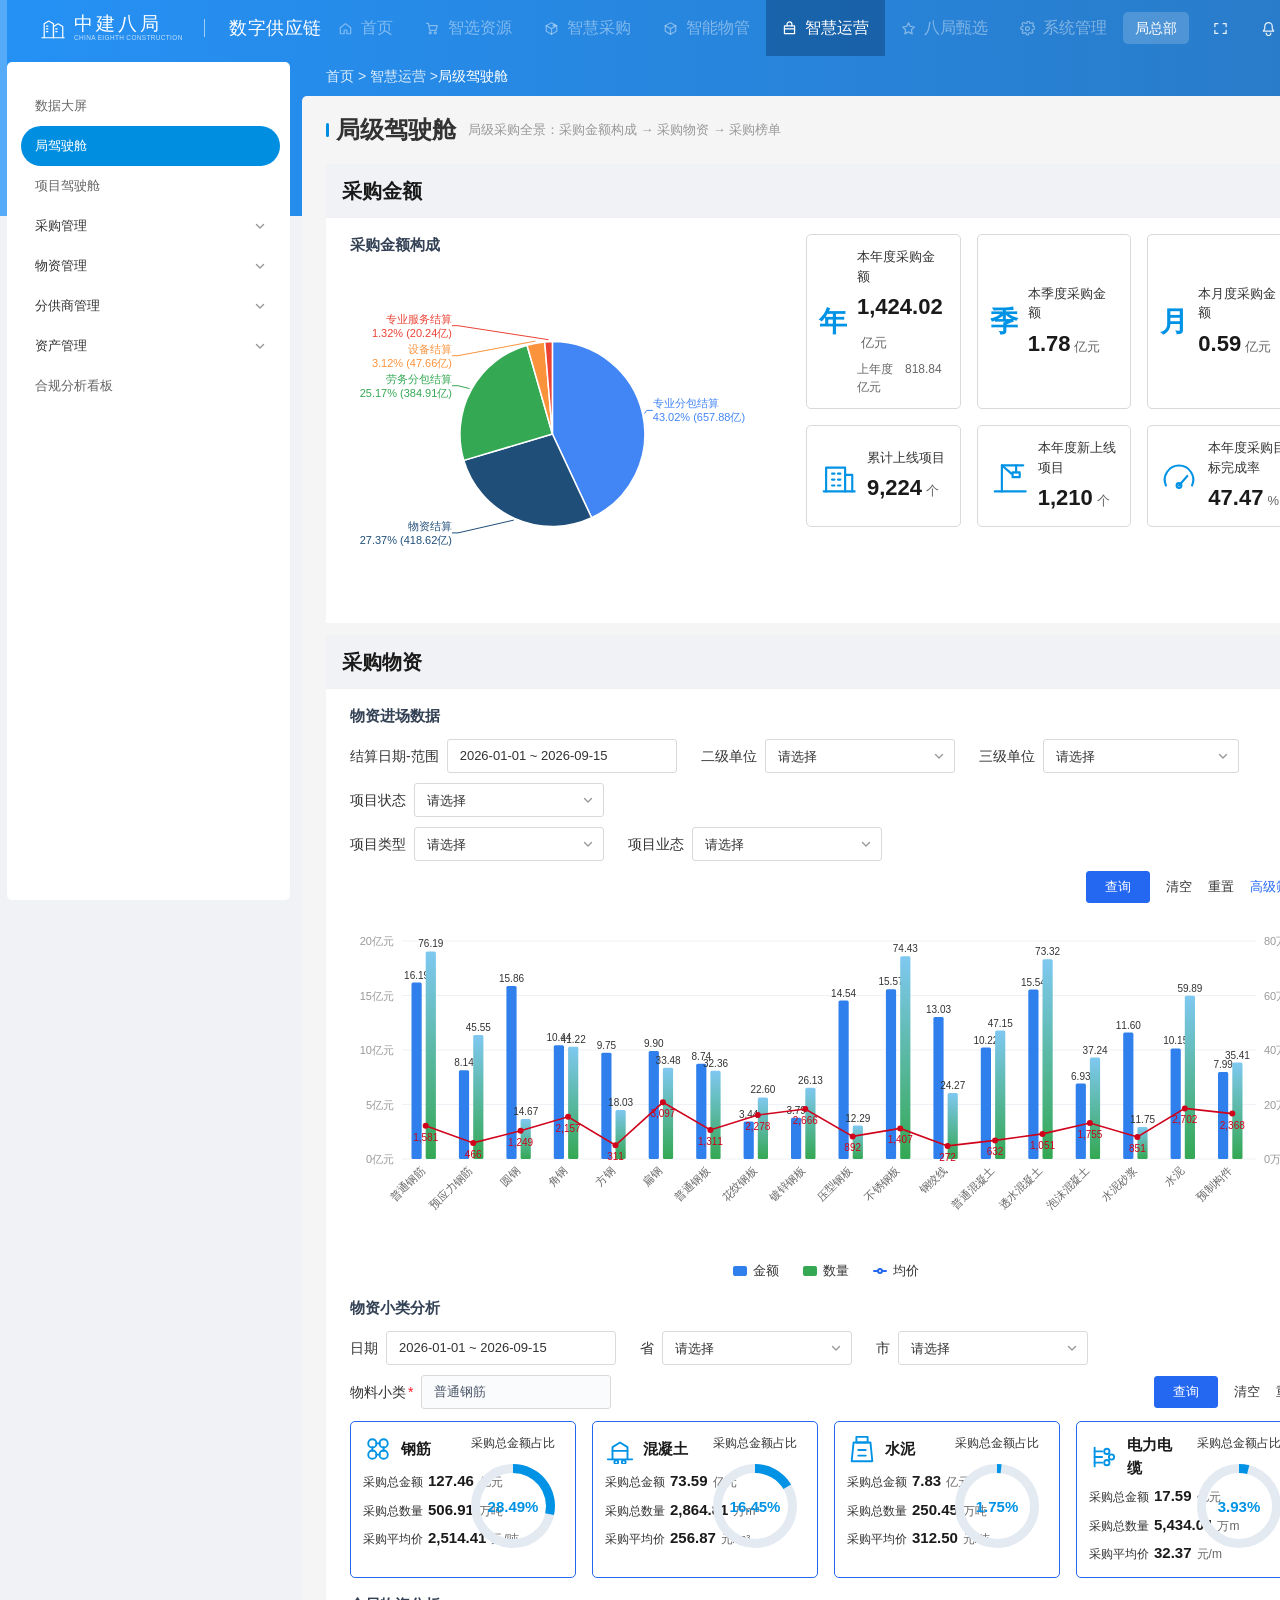
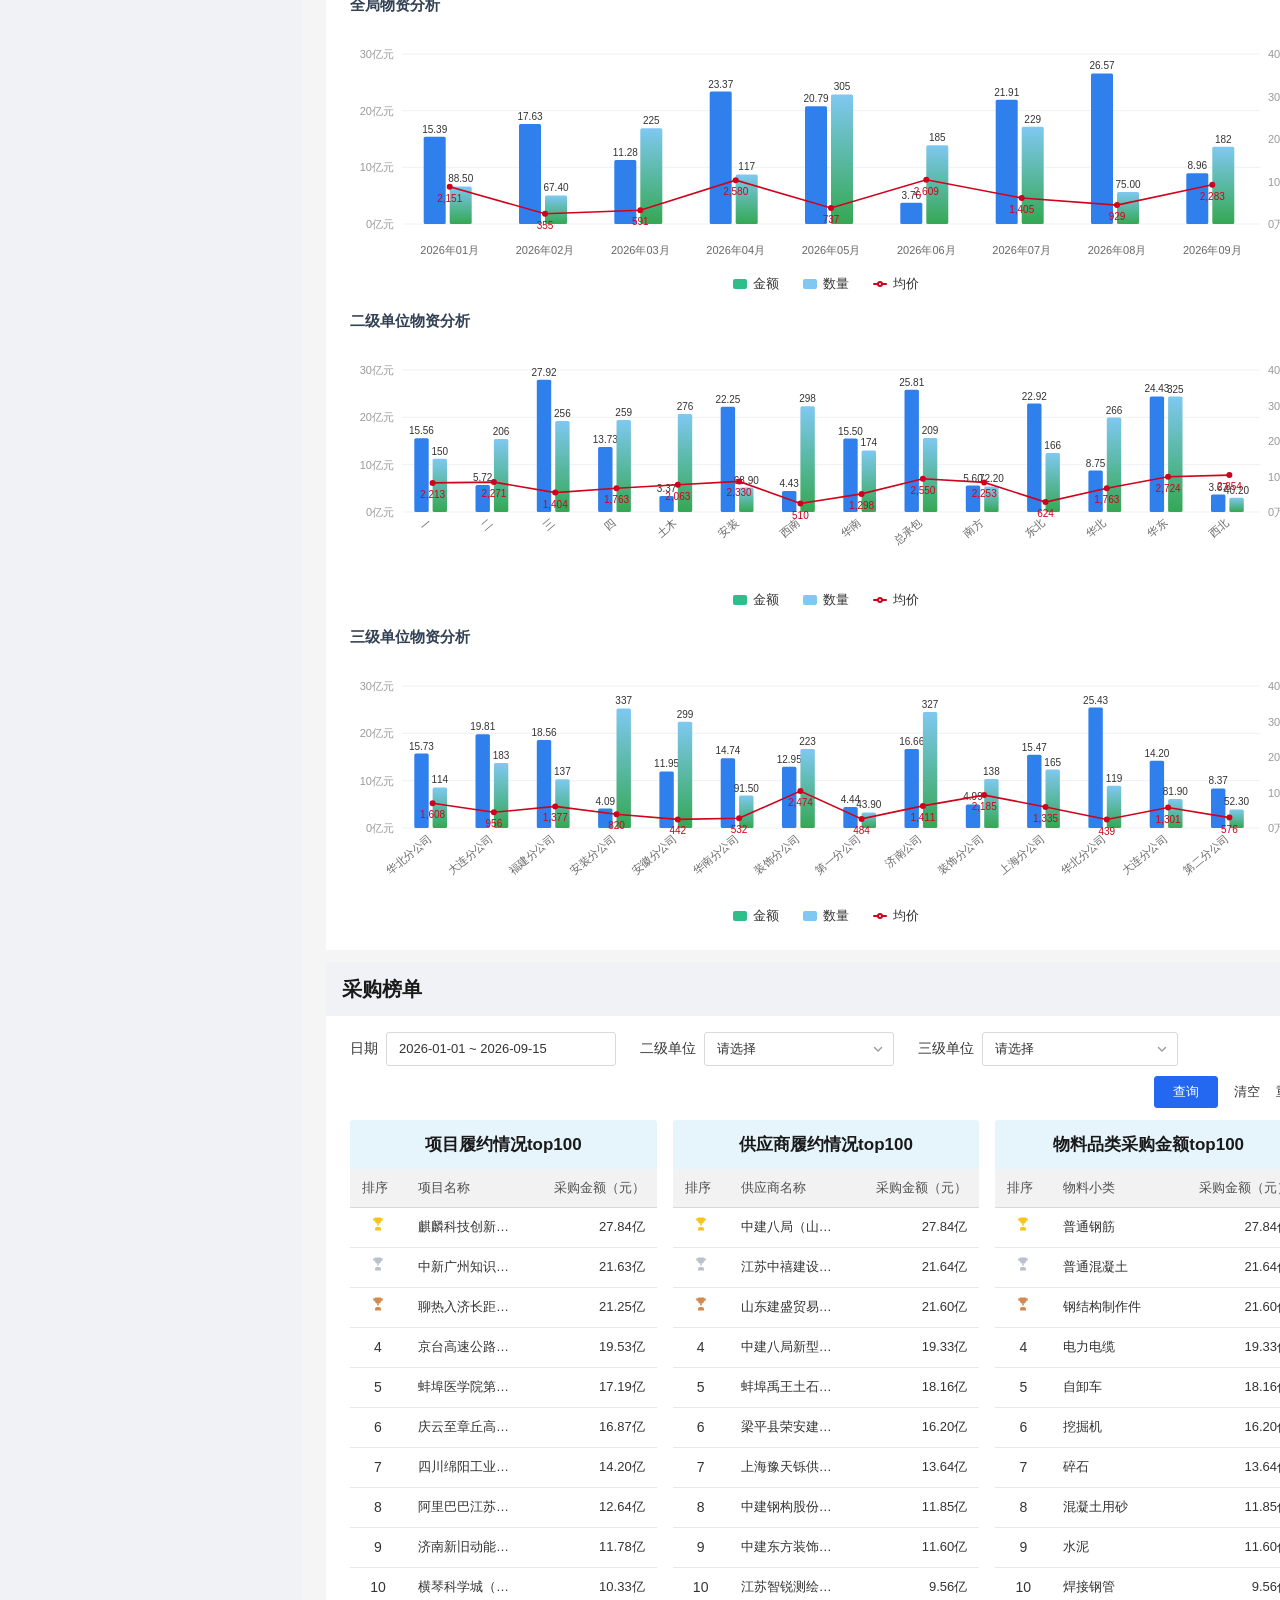
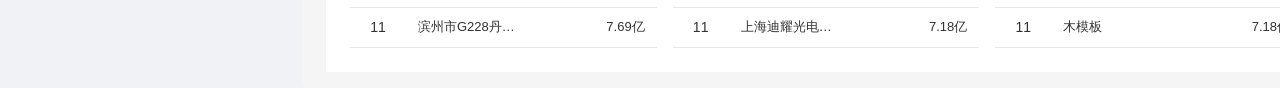
==== commit ea175128: "优化顶部导航栏" ====
--- a/index.html
+++ b/index.html
@@ -22,6 +22,7 @@
         </svg>
       </span>
       <span class="layout-topbar__cname">中建八局<em>CHINA EIGHTH CONSTRUCTION</em></span>
+      <span class="layout-topbar__sep" aria-hidden="true"></span>
       <span class="layout-topbar__app">数字供应链</span>
     </div>
     <nav class="layout-topbar__module-nav">
@@ -30,6 +31,8 @@
       <div class="layout-topbar__module-item layout-topbar__module-item--disabled" title="其他业务域，不在本原型范围内"><svg viewBox="0 0 16 16" width="15" height="15" fill="none" stroke="currentColor" stroke-width="1.3" stroke-linecap="round" stroke-linejoin="round"><path d="M8 1.9 13.6 5v6L8 14.1 2.4 11V5z"/><path d="M2.4 5 8 8.1 13.6 5M8 8.1V14"/><path d="M10.8 3.4v2.6M9.5 4.7h2.6"/></svg><span>智慧采购</span></div>
       <div class="layout-topbar__module-item layout-topbar__module-item--disabled" title="其他业务域，不在本原型范围内"><svg viewBox="0 0 16 16" width="15" height="15" fill="none" stroke="currentColor" stroke-width="1.3" stroke-linecap="round" stroke-linejoin="round"><path d="M8 1.9 13.6 5v6L8 14.1 2.4 11V5z"/><path d="M2.4 5 8 8.1 13.6 5M8 8.1V14"/></svg><span>智能物管</span></div>
       <div class="layout-topbar__module-item layout-topbar__module-item--active" title="当前模块"><svg viewBox="0 0 16 16" width="15" height="15" fill="none" stroke="currentColor" stroke-width="1.3" stroke-linecap="round" stroke-linejoin="round"><path d="M2.6 5.2h10.8v8.2H2.6z"/><path d="M5.4 5.2V3.6a2.6 2.6 0 0 1 5.2 0v1.6"/><path d="M2.6 8.4h10.8"/></svg><span>智慧运营</span></div>
+      <div class="layout-topbar__module-item layout-topbar__module-item--disabled" title="其他业务域，不在本原型范围内"><svg viewBox="0 0 16 16" width="15" height="15" fill="none" stroke="currentColor" stroke-width="1.3" stroke-linecap="round" stroke-linejoin="round"><path d="M8 1.9l1.9 3.9 4.3.6-3.1 3 .8 4.3L8 11.6l-3.9 2.1.8-4.3-3.1-3 4.3-.6z"/></svg><span>八局甄选</span></div>
+      <div class="layout-topbar__module-item layout-topbar__module-item--disabled" title="其他业务域，不在本原型范围内"><svg viewBox="0 0 16 16" width="15" height="15" fill="none" stroke="currentColor" stroke-width="1.3" stroke-linecap="round" stroke-linejoin="round"><path d="M8 5.9a2.1 2.1 0 1 0 0 4.2 2.1 2.1 0 0 0 0-4.2z"/><path d="M12.9 9.6a1.1 1.1 0 0 0 .22 1.21l.04.04a1.33 1.33 0 1 1-1.88 1.88l-.04-.04a1.1 1.1 0 0 0-1.21-.22 1.1 1.1 0 0 0-.67 1v.11a1.33 1.33 0 1 1-2.66 0v-.06a1.1 1.1 0 0 0-.72-1 1.1 1.1 0 0 0-1.21.22l-.04.04a1.33 1.33 0 1 1-1.88-1.88l.04-.04a1.1 1.1 0 0 0 .22-1.21 1.1 1.1 0 0 0-1-.67h-.11a1.33 1.33 0 1 1 0-2.66h.06a1.1 1.1 0 0 0 1-.72 1.1 1.1 0 0 0-.22-1.21l-.04-.04A1.33 1.33 0 1 1 5.55 2.3l.04.04a1.1 1.1 0 0 0 1.21.22h.05a1.1 1.1 0 0 0 .67-1v-.11a1.33 1.33 0 1 1 2.66 0v.06a1.1 1.1 0 0 0 .67 1 1.1 1.1 0 0 0 1.21-.22l.04-.04a1.33 1.33 0 1 1 1.88 1.88l-.04.04a1.1 1.1 0 0 0-.22 1.21v.05a1.1 1.1 0 0 0 1 .67h.11a1.33 1.33 0 1 1 0 2.66h-.06a1.1 1.1 0 0 0-1 .67z"/></svg><span>系统管理</span></div>
     </nav>
     <div class="layout-topbar__tools">
       <!-- 全局菜单搜索（与原型一致）：输入即过滤左侧菜单，回车跳第一个命中 -->
@@ -53,7 +56,7 @@
       <div class="layout-topbar__icon-btn" title="站内消息">
         <svg viewBox="0 0 16 16" width="15" height="15" fill="none" stroke="currentColor" stroke-width="1.3" stroke-linecap="round" stroke-linejoin="round">
           <path d="M8 1.8a4 4 0 0 0-4 4v2.5l-1.5 2.5H13.5L12 8.3V5.8a4 4 0 0 0-4-4z"/><path d="M5.5 13a2.5 2.5 0 0 0 5 0"/>
-        </svg><i>3</i>
+        </svg>
       </div>
       <div class="layout-topbar__user"><span class="layout-topbar__avatar"></span><span id="userName">李彬 · 局供应链管理部</span></div>
     </div>
--- a/css/base.css
+++ b/css/base.css
@@ -112,6 +112,8 @@
     var(--gradient-brand);
   background-repeat: no-repeat;
   background-size: 100% var(--band-height);
+  /* 蓝带固定在视口：页面竖向滚动时顶栏/面包屑下方始终是品牌蓝 */
+  background-attachment: fixed;
 }
 
 /* 看板类内部系统：窄屏保底宽度 + 横向滚动，避免侧栏/图表被压塌、列数减少 */
@@ -133,11 +135,23 @@
   position: fixed;
   top: 0; left: 0; right: 0;
   height: var(--header-height);
-  background: transparent;
   display: flex;
   align-items: center;
   padding: 0 var(--sp-lg);
   z-index: 1000;
+}
+
+/* 顶栏与面包屑都吸顶，背景取同一条「固定」蓝带的切片：
+   位置与 body 蓝带像素级对齐，滚动时下方内容不会从这两条透出来 */
+.layout-topbar,
+.layout-breadcrumb {
+  background-image:
+    linear-gradient(90deg, #56ABF8 0, #56ABF8 7px, rgba(86, 171, 248, 0) 7px),
+    var(--gradient-brand);
+  background-repeat: no-repeat;
+  background-size: 100% var(--band-height);
+  background-attachment: fixed;
+  background-position: 0 0;
 }
 
 .layout-topbar__brand {
@@ -156,6 +170,10 @@
 .layout-topbar__cname em {
   font-style: normal; font-size: 7px; letter-spacing: 0.4px;
   color: rgba(255, 255, 255, 0.72); transform: scale(0.92); transform-origin: left center;
+}
+.layout-topbar__sep {
+  width: 1px; height: 18px; margin: 0 var(--sp-xs);
+  background: rgba(255, 255, 255, 0.55);
 }
 .layout-topbar__app {
   margin-left: var(--sp-md);
@@ -205,10 +223,11 @@
   transition: all var(--transition-fast);
 }
 .layout-topbar__module-item:hover { color: #FFF; background: rgba(255, 255, 255, 0.1); }
+/* 当前模块：整块深色填充（产品与参考截图一致），非下划线 */
 .layout-topbar__module-item--active {
   color: #FFF;
   font-weight: var(--fw-medium);
-  box-shadow: inset 0 -3px 0 #FFF;
+  background: rgba(0, 45, 92, 0.38);
 }
 /* 其他业务域（不在本原型范围）：禁用态，明确"点不了"而不是点了没反应 */
 .layout-topbar__module-item--disabled { color: rgba(255, 255, 255, 0.42); cursor: not-allowed; }
@@ -397,7 +416,12 @@
 .layout-backtop[hidden] { display: none; }
 .layout-backtop:hover { color: #FFF; background: var(--color-primary); border-color: var(--color-primary); }
 
+/* 面包屑吸顶：随滚动固定在顶栏下方。背景用同一条「固定」蓝带切片，
+   位置与 body 的蓝带完全对齐，滚动时下方的浅色内容不会透出来 */
 .layout-breadcrumb {
+  position: sticky;
+  top: var(--header-height);
+  z-index: 900;
   height: var(--breadcrumb-height);
   display: flex;
   align-items: center;
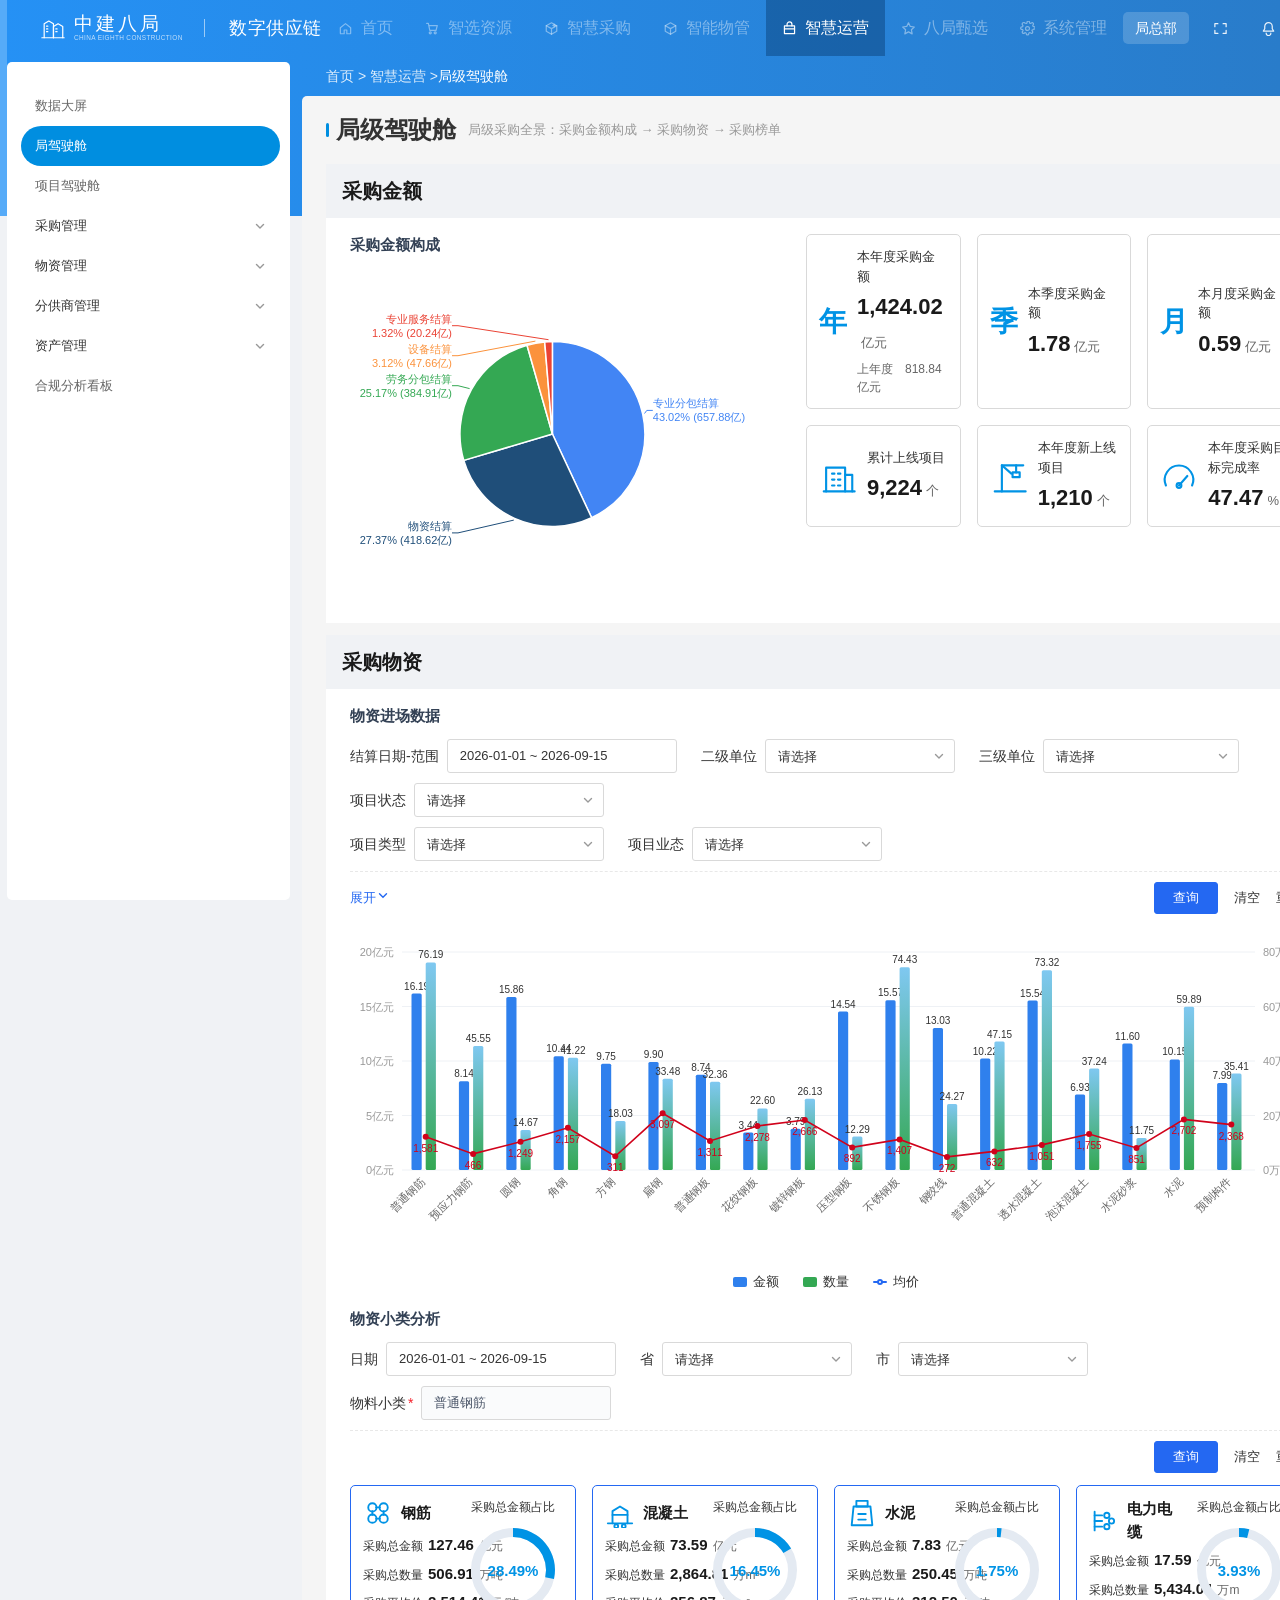
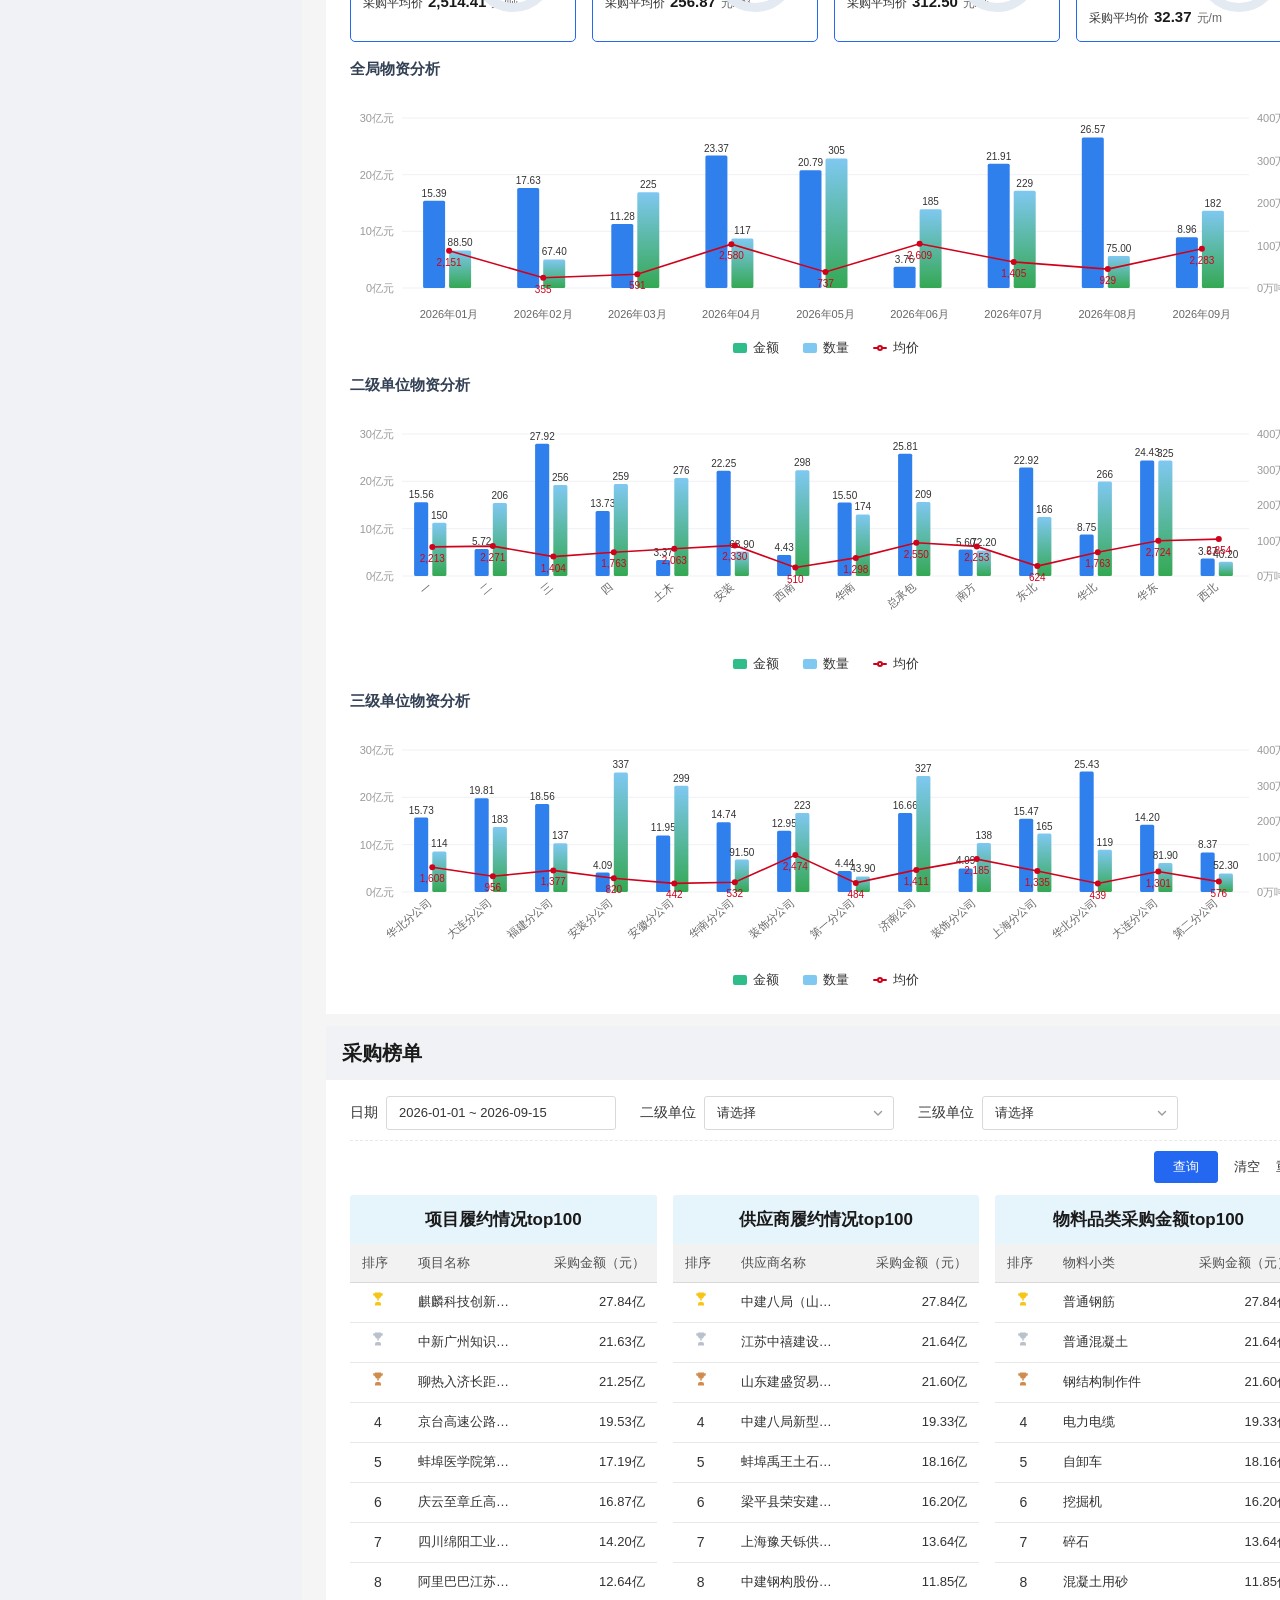
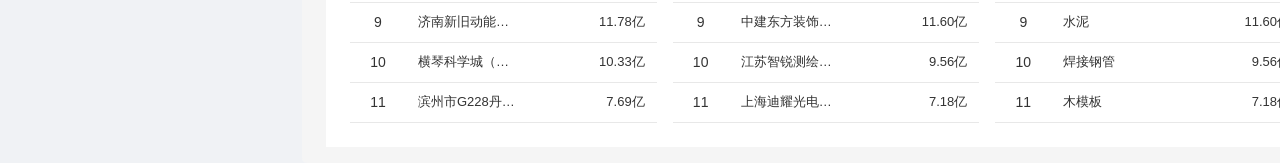
==== commit 46b1a62c: "六项降本优化" ====
--- a/index.html
+++ b/index.html
@@ -91,6 +91,7 @@
   <script src="js/china-map.js"></script>
   <script src="js/charts.js"></script>
   <script src="js/ui.js"></script>
+  <script src="js/metric-cols.js"></script>
   <script src="js/view-screen.js"></script>
   <script src="js/view-cockpit.js"></script>
   <script src="js/view-project.js"></script>
--- a/css/components.css
+++ b/css/components.css
@@ -105,9 +105,15 @@
   background-image: url("data:image/svg+xml;charset=utf8,%3Csvg xmlns='http://www.w3.org/2000/svg' viewBox='0 0 16 16' fill='none' stroke='%23999' stroke-width='1.5'%3E%3Cpath d='M4 6l4 4 4-4'/%3E%3C/svg%3E");
   background-repeat: no-repeat; background-position: right 8px center; background-size: 14px;
 }
-.dsc-daterange { display: flex; align-items: center; gap: 6px; }
-.dsc-daterange .dsc-field { flex: 1 1 0; min-width: 0; }
-.dsc-daterange__sep { color: var(--color-text-tertiary); flex: 0 0 auto; }
+.dsc-daterange { display: flex; align-items: center; gap: 4px; }
+.dsc-daterange .dsc-field { flex: 1 1 0; min-width: 0; font-size: 12px; padding-left: 4px; padding-right: 2px; }
+/* 原生日期控件的文本（2026/06/01 + 日历图标）装不下就被截成「2026/0」——
+   这里给一个不可再压缩的最小宽度，宁可让筛选条换行也不截断日期 */
+.dsc-daterange input[type="date"] { min-width: 128px; }
+.dsc-daterange__grain { flex: 0 0 46px !important; width: 46px; padding-right: 14px !important; }
+/* 窄屏（筛选条收为 3 列）时让日期区间独占控件宽度，避免日期被截断 */
+@media (max-width: 1500px) { .dsc-daterange__grain { display: none; } }
+.dsc-daterange__sep { color: var(--color-text-tertiary); flex: 0 0 auto; margin: 0 1px; }
 
 /* ============================================================
    筛选条
@@ -134,6 +140,17 @@
   border-top: 1px dashed var(--color-divider);
 }
 .dsc-filter-bar__foot-right { margin-left: auto; display: flex; gap: var(--sp-sm); }
+/* 固定口径页签：明示列不可增删，替代此前的假「列设置」入口 */
+.report-page__fixed-hint {
+  align-self: center; font-size: var(--fs-sm); color: var(--color-text-tertiary);
+  padding: 0 var(--sp-sm); cursor: help;
+}
+/* 就地条件反馈（与看板 .ck-filter__hint 同语义）：常驻在展开按钮右侧 */
+.dsc-filter-bar__hint {
+  font-size: var(--fs-base); color: var(--color-text-secondary);
+  max-width: 46%; overflow: hidden; text-overflow: ellipsis; white-space: nowrap;
+}
+.dsc-filter-bar__toggle + .dsc-filter-bar__hint:not([hidden]) { margin-left: var(--sp-md); }
 .dsc-filter-bar__toggle {
   font-size: var(--fs-base); color: var(--color-primary); cursor: pointer;
   display: inline-flex; align-items: center; gap: 4px; user-select: none;
@@ -354,8 +371,9 @@
 .dsc-table thead .dsc-sticky-col-2 { z-index: 6; background: var(--color-bg-table-header); }
 .dsc-table tbody tr:hover .dsc-sticky-col-2 { background: var(--color-primary-bg); }
 .dsc-table__link { color: var(--color-primary); cursor: pointer; }
-.dsc-table__link:hover { text-decoration: underline; }
-
+/* 两级表头（采购报表总览：总采购金额 / 采购成本降低率 分组） */
+.dsc-table thead tr:nth-child(2) th { top: 40px; border-left: 1px solid var(--color-divider); }
+.dsc-table th.dsc-table__group { text-align: center; border-left: 1px solid var(--color-border); }
 .dsc-table-foot {
   display: flex; align-items: center; gap: var(--sp-md);
   padding: var(--sp-sm) var(--sp-lg); border-top: 1px solid var(--color-divider);
@@ -637,7 +655,7 @@
 }
 .compliance-page__metric-card .dsc-kpi__name { min-height: 40px; }
 .compliance-page__metric-card .dsc-kpi__foot {
-  display: flex; align-items: center; justify-content: space-between;
+  display: flex; align-items: center; justify-content: space-between; flex-wrap: wrap;
   font-size: 12px; color: var(--color-text-tertiary); margin-top: var(--sp-md);
 }
 .compliance-page__abnormal-strip .dsc-strip { border-top: none; }
@@ -862,7 +880,14 @@
 .pj-metric:hover .pj-metric__name { color: var(--color-primary); }
 
 /* 页签条与页签内容容器（截图：等宽页签 + 竖分隔线 + 底部通栏细线） */
-.project-cockpit-page__tab-bar { gap: 0; margin-bottom: 0; }
+/* P1-3：F3 页头（定位地图 + 信息栅格 + 7 指标带）约 700px 高，页签条正好落在首屏底部 ——
+   点完页签还得往下滚一屏才看得到内容。页签条吸顶在面包屑之下，
+   配合切换后自动定位到内容区（view-project.js），切页签不再需要手动滚动 */
+.project-cockpit-page__tab-bar {
+  gap: 0; margin-bottom: 0;
+  position: sticky; top: calc(var(--header-height) + var(--breadcrumb-height));
+  z-index: 800; background: var(--color-bg-card);
+}
 .project-cockpit-page__tab-bar .dsc-tabs__item { padding: 10px 26px; text-align: center; }
 .project-cockpit-page__tab-bar .dsc-tabs__item + .dsc-tabs__item { border-left: 1px solid var(--color-divider); }
 .pj-tabbody { padding-top: var(--sp-lg); }
@@ -882,3 +907,45 @@
 @media (max-width: 1480px) {
   .pj-metrics { grid-template-columns: repeat(3, minmax(0, 1fr)); }
 }
+
+/* 表格右上角的「设置列」齿轮（Axure：所有明细表右上角同一位置） */
+.dsc-colgear {
+  display: inline-flex; align-items: center; justify-content: center;
+  width: 26px; height: 26px; padding: 0; margin-left: 6px;
+  border: 1px solid var(--color-border); border-radius: var(--radius-sm, 4px);
+  background: var(--color-white); color: var(--color-text-secondary);
+  cursor: pointer; vertical-align: middle;
+}
+.dsc-colgear:hover { color: var(--color-primary); border-color: var(--color-primary); }
+.dsc-colgear svg { display: block; }
+.ck-table__foot .dsc-colgear { margin-left: var(--sp-sm); }
+
+/* 分组版「设置列」（指标明细列表：基本信息 / 指标信息） */
+.dsc-column-dialog--grouped { padding: 4px 2px; }
+.cd-group + .cd-group { margin-top: var(--sp-lg); }
+.cd-group__title {
+  font-size: var(--fs-base); font-weight: var(--fw-bold); color: var(--color-text-primary);
+  padding: 6px 2px; border-bottom: 1px solid var(--color-divider); margin-bottom: var(--sp-md);
+}
+.cd-group__grid { display: grid; grid-template-columns: repeat(5, minmax(0, 1fr)); gap: 10px var(--sp-lg); }
+.cd-cell { display: flex; align-items: center; gap: 6px; font-size: var(--fs-base); color: var(--color-text-table); cursor: pointer; }
+.cd-cell input { flex: 0 0 auto; margin: 0; }
+.cd-cell span { white-space: nowrap; overflow: hidden; text-overflow: ellipsis; }
+@media (max-width: 1500px) { .cd-group__grid { grid-template-columns: repeat(4, minmax(0, 1fr)); } }
+
+/* ============================================================
+   P2-3 键盘焦点环：只有键盘 Tab 到时才显示（鼠标点击不出现），
+   与「可点区域补 tabindex/role + Enter/Space 激活」配套
+   ============================================================ */
+.dsc-tabs__item:focus-visible,
+.ck-tab:focus-visible,
+.ck-link--adv:focus-visible,
+.dsc-colgear:focus-visible,
+.scr-seg__item:focus-visible,
+.dsc-kpi--clickable:focus-visible,
+.ck-metriccard:focus-visible,
+.drill-path__crumb:focus-visible {
+  outline: 2px solid var(--color-primary);
+  outline-offset: 2px;
+  border-radius: 3px;
+}
--- a/css/cockpit.css
+++ b/css/cockpit.css
@@ -36,6 +36,16 @@
 .ck-filter__item--blank { flex: 1 1 200px; }
 .ck-filter__label { font-size: 14px; color: #333; white-space: nowrap; }
 .ck-req { color: var(--color-danger); margin-left: 2px; font-weight: 400; }
+/* 筛选条底栏：展开/收起在左，条件反馈居中偏左，查询/清空/重置贴右下角
+   （此前操作按钮塞在最后一行字段之间，展开后位置还会被「更多条件」挤走） */
+.ck-filter__foot {
+  display: flex; align-items: center; gap: var(--sp-lg);
+  margin-top: 2px; padding-top: 10px; border-top: 1px dashed var(--color-divider);
+}
+.ck-filter__foot-right { margin-left: auto; display: inline-flex; align-items: center; gap: var(--sp-lg); }
+.ck-link--adv svg { transition: transform var(--transition-fast); }
+.ck-link--on svg { transform: rotate(180deg); }
+.ck-filter__note { font-size: 12px; color: #4A5568; }
 .ck-filter__actions { margin-left: auto; display: inline-flex; align-items: center; gap: var(--sp-lg); }
 .ck-filter__more { display: flex; flex-wrap: wrap; gap: 10px var(--sp-xl); padding-top: 4px; }
 .ck-filter__more[hidden] { display: none; }
@@ -286,3 +296,331 @@
   .ck-table { font-size: 13px; }
   .ck-board__title { font-size: 17px; }
 }
+
+* ============================================================
+   F2 局驾驶舱 · 截图基准版式
+   区块 = 浅灰标题带 + 白色卡片体；筛选条多列；指标卡浅蓝渐变
+   截图实测：操作蓝 #2468F2、数据蓝 #087CFF、卡头蓝 #0093E5
+   ============================================================ */
+.ck-view { display: flex; flex-direction: column; }
+
+/* ---------- 区块 ---------- */
+.ck-sec { margin-bottom: var(--sp-md); }
+.ck-sec:last-child { margin-bottom: 0; }
+.ck-sec__head {
+  display: flex; align-items: center; gap: var(--sp-md);
+  padding: 12px var(--sp-lg); background: var(--color-bg-page);
+}
+.ck-sec__title { font-size: 20px; font-weight: 700; color: #1A1A1A; }
+.ck-sec__collapse {
+  margin-left: auto; border: 0; background: transparent; color: var(--color-text-tertiary);
+  cursor: pointer; padding: 4px; line-height: 0; transition: transform var(--transition-fast);
+}
+.ck-sec__collapse:hover { color: var(--action-blue); }
+.ck-sec--collapsed .ck-sec__collapse { transform: rotate(180deg); }
+.ck-sec--collapsed .ck-sec__body { display: none; }
+.ck-sec__body { background: #FFF; padding: var(--sp-lg) var(--sp-xl) var(--sp-xl); }
+
+.ck-subhead { display: flex; align-items: center; gap: var(--sp-md); margin: var(--sp-lg) 0 var(--sp-md); }
+.ck-subhead:first-child { margin-top: 0; }
+/* 副标题比区块标题（20px）低两档，避免两级混成一片 */
+.ck-subhead__title { font-size: 15px; font-weight: 700; color: #334155; }
+/* 副标题右端的补充说明：弱化处理，避免与下一栏标题连读成一串 */
+.ck-subhead__extra { margin-left: auto; font-size: 12px; color: #8C93A0; font-weight: 400; }
+
+/* ---------- 筛选条 ---------- */
+.ck-filter { margin-bottom: var(--sp-md); }
+.ck-filter__row { display: flex; flex-wrap: wrap; align-items: center; gap: 10px var(--sp-xl); margin-bottom: 10px; }
+.ck-filter__item { display: inline-flex; align-items: center; gap: 8px; min-width: 0; }
+.ck-filter__item--blank { flex: 1 1 200px; }
+.ck-filter__label { font-size: 14px; color: #333; white-space: nowrap; }
+.ck-req { color: var(--color-danger); margin-left: 2px; font-weight: 400; }
+/* 筛选条底栏：展开/收起在左，条件反馈居中偏左，查询/清空/重置贴右下角
+   （此前操作按钮塞在最后一行字段之间，展开后位置还会被「更多条件」挤走） */
+.ck-filter__foot {
+  display: flex; align-items: center; gap: var(--sp-lg);
+  margin-top: 2px; padding-top: 10px; border-top: 1px dashed var(--color-divider);
+}
+.ck-filter__foot-right { margin-left: auto; display: inline-flex; align-items: center; gap: var(--sp-lg); }
+.ck-link--adv svg { transition: transform var(--transition-fast); }
+.ck-link--on svg { transform: rotate(180deg); }
+.ck-filter__note { font-size: 12px; color: #4A5568; }
+.ck-filter__actions { margin-left: auto; display: inline-flex; align-items: center; gap: var(--sp-lg); }
+.ck-filter__more { display: flex; flex-wrap: wrap; gap: 10px var(--sp-xl); padding-top: 4px; }
+.ck-filter__more[hidden] { display: none; }
+
+.ck-field {
+  display: inline-flex; align-items: center; height: 34px; padding: 0 12px; min-width: 190px;
+  border: 1px solid var(--color-border-light); border-radius: var(--radius-sm);
+  background: #FFF; font-size: 13px; color: #333; white-space: nowrap;
+  overflow: hidden; text-overflow: ellipsis;
+}
+.ck-field--ph { color: #BFBFBF; }
+.ck-field--date { min-width: 230px; }
+/* 真控件版筛选字段：与静态框同尺寸同外观，但可点可选 */
+select.ck-field {
+  min-width: 190px; cursor: pointer; padding-right: 26px;
+  appearance: none; -webkit-appearance: none;
+  background-image: url("data:image/svg+xml;utf8,<svg xmlns='http://www.w3.org/2000/svg' width='12' height='12' viewBox='0 0 12 12'><path d='M2.5 4.5 6 8l3.5-3.5' fill='none' stroke='%23999' stroke-width='1.4' stroke-linecap='round' stroke-linejoin='round'/></svg>");
+  background-repeat: no-repeat; background-position: right 9px center;
+}
+input.ck-field { display: inline-block; min-width: 190px; }
+.ck-field--select:focus, .ck-field--input:focus { outline: none; border-color: var(--action-blue); }
+/* 只读展示值（如物料小类，由上方卡片联动决定）：非输入框样式，避免误认成能填 */
+.ck-field--ro { background: #FAFBFC; color: #4A5568; cursor: default; }
+.ck-info {
+  display: inline-grid; place-items: center; width: 13px; height: 13px; margin-left: 4px;
+  border-radius: 50%; background: #CBD5E1; color: #FFF; font-size: 9px; font-style: normal;
+  cursor: help; vertical-align: middle;
+}
+.ck-info:hover { background: var(--action-blue); }
+/* 筛选结果就地反馈 */
+.ck-filter__hint { margin-right: auto; font-size: 12px; color: #4A5568; }
+.ck-grain {
+  display: inline-flex; align-items: center; justify-content: space-between; gap: 6px;
+  height: 34px; padding: 0 10px; width: 62px;
+  border: 1px solid var(--color-border-light); border-radius: var(--radius-sm);
+  font-size: 13px; color: #333; cursor: pointer;
+}
+.ck-grain:hover { border-color: var(--action-blue); color: var(--action-blue); }
+
+.ck-btn {
+  height: 32px; padding: 0 18px; border-radius: var(--radius-sm);
+  border: 1px solid var(--color-border-light); background: #FFF; color: #333;
+  font-size: 13px; cursor: pointer;
+}
+.ck-btn:hover { border-color: var(--action-blue); color: var(--action-blue); }
+.ck-btn--primary { background: var(--action-blue); border-color: var(--action-blue); color: #FFF; }
+.ck-btn--primary:hover { background: var(--action-blue-hover); color: #FFF; }
+.ck-link { border: 0; background: transparent; color: #333; font-size: 13px; cursor: pointer; padding: 0; }
+.ck-link:hover { color: var(--action-blue); }
+.ck-link--adv { color: var(--action-blue); }
+.ck-link--on { font-weight: 700; }
+
+/* ---------- 采购金额：饼图 + 6 KPI 卡 ---------- */
+.ck-amount { display: grid; grid-template-columns: minmax(0, 560px) minmax(0, 1fr); gap: var(--sp-xl); }
+.ck-amount__kpis { display: grid; grid-template-columns: repeat(3, minmax(0, 1fr)); gap: var(--sp-lg); align-content: start; }
+.ck-bigkpi {
+  display: flex; align-items: center; gap: var(--sp-md); padding: var(--sp-lg);
+  background: #FFF; border: 1px solid var(--color-border-light); border-radius: var(--radius-md);
+  box-shadow: var(--shadow-sm);
+}
+.ck-bigkpi__icon { flex: 0 0 auto; color: var(--card-head-blue); display: grid; place-items: center; }
+.ck-bigkpi__glyph { font-size: 34px; font-weight: 700; line-height: 1; color: var(--card-head-blue); }
+.ck-bigkpi__main { min-width: 0; }
+.ck-bigkpi__label { font-size: 15px; color: #333; }
+.ck-bigkpi__value { margin-top: 4px; font-size: 27px; font-weight: 700; color: #1A1A1A; font-variant-numeric: tabular-nums; }
+.ck-bigkpi__value span { font-size: 13px; font-weight: 400; color: var(--color-text-secondary); margin-left: 4px; }
+.ck-bigkpi__sub { margin-top: 4px; font-size: 12px; color: var(--color-text-secondary); }
+
+/* ---------- 图例 ---------- */
+.ck-legend { display: flex; justify-content: center; gap: var(--sp-xl); margin-top: 6px; font-size: 13px; color: #333; }
+.ck-legend span { display: inline-flex; align-items: center; gap: 6px; }
+.ck-legend i { width: 14px; height: 10px; border-radius: 2px; display: inline-block; }
+.ck-legend__line { width: 14px !important; height: 2px !important; background: var(--action-blue); position: relative; }
+.ck-legend__line::after {
+  content: ""; position: absolute; left: 4px; top: -2px; width: 6px; height: 6px;
+  border: 2px solid var(--action-blue); border-radius: 50%; background: #FFF;
+}
+.ck-legend__line--red { background: #D0021B; }
+.ck-legend__line--green { background: #17B98A; }
+.ck-legend__line--green::after { border-color: #17B98A; }
+.ck-legend__line--red::after { border-color: #D0021B; }
+
+/* ---------- 物资小类四卡 ---------- */
+.ck-matcards { display: grid; grid-template-columns: repeat(4, minmax(0, 1fr)); gap: var(--sp-lg); margin-bottom: var(--sp-lg); }
+.ck-matcard {
+  display: grid; grid-template-columns: minmax(0, 1fr) auto; gap: var(--sp-md);
+  padding: var(--sp-lg); background: #FFF;
+  border: 1px solid var(--action-blue); border-radius: var(--radius-md); cursor: pointer;
+  transition: box-shadow var(--transition-fast);
+}
+.ck-matcard:hover { box-shadow: var(--shadow-md); }
+.ck-matcard--active { background: #F5FAFF; box-shadow: var(--shadow-sm); }
+.ck-matcard__head { display: flex; align-items: center; gap: 8px; margin-bottom: 10px; }
+.ck-matcard__icon { color: var(--card-head-blue); display: grid; place-items: center; }
+.ck-matcard__name { font-size: 16px; font-weight: 700; color: #1A1A1A; }
+.ck-matcard__row { display: flex; align-items: baseline; gap: 5px; margin-top: 8px; font-size: 13px; color: #333; white-space: nowrap; }
+.ck-matcard__row span { flex: 0 0 auto; }
+.ck-matcard__row b { font-size: 17px; color: #1A1A1A; font-variant-numeric: tabular-nums; }
+.ck-matcard__row i { font-style: normal; font-size: 12px; color: var(--color-text-secondary); }
+.ck-matcard__right { display: flex; flex-direction: column; align-items: center; gap: 4px; }
+.ck-matcard__pctlabel { font-size: 12px; color: #333; white-space: nowrap; }
+
+/* ---------- 采购榜单三栏 ---------- */
+.ck-board { display: grid; grid-template-columns: repeat(3, minmax(0, 1fr)); gap: var(--sp-xl); }
+.ck-board__col { min-width: 0; }
+.ck-board__title {
+  padding: 12px; text-align: center; font-size: 19px; font-weight: 700; color: #1A1A1A;
+  background: var(--color-primary-light); border-radius: var(--radius-sm) var(--radius-sm) 0 0;
+}
+.ck-medal { display: inline-grid; place-items: center; }
+.ck-medal__no { font-size: 14px; color: #333; }
+
+/* ---------- 表格 ---------- */
+.ck-table { width: 100%; border-collapse: collapse; font-size: 14px; }
+.ck-table th, .ck-table td { padding: 0 12px; height: 38px; }
+.ck-table thead th {
+  background: var(--color-bg-table-header); color: #505050; font-weight: 400;
+  border-bottom: 1px solid var(--color-border-light); text-align: left;
+}
+.ck-table td { border-bottom: 1px solid var(--color-divider); color: #333; }
+.ck-table tbody tr:hover td { background: #F5FBFF; }
+.ck-table .is-num { text-align: right; font-variant-numeric: tabular-nums; }
+.ck-table .is-center { text-align: center; }
+.ck-table__name { overflow: hidden; text-overflow: ellipsis; white-space: nowrap; max-width: 0; }
+.ck-table--board { table-layout: fixed; }
+.ck-table--board td { height: 40px; }
+.ck-table__danger { color: var(--color-danger); }
+.ck-table__total td { background: #F5FBFF; font-weight: 700; }
+
+/* ---------- 指标总览：8 指标卡 ---------- */
+.ck-metrics { display: grid; grid-template-columns: repeat(8, minmax(0, 1fr)); gap: var(--sp-lg); margin-bottom: var(--sp-lg); }
+/* 物资管理看板：6 指标卡 / 六项降本 7 卡 */
+.ck-metrics--6 { grid-template-columns: repeat(6, minmax(0, 1fr)); }
+.ck-metrics--7 { grid-template-columns: repeat(7, minmax(0, 1fr)); }
+/* 分供商管理看板：8 张指标卡排成 2 行 × 4 列 */
+.ck-metrics--4 { grid-template-columns: repeat(4, minmax(0, 1fr)); }
+/* 资产管理看板：5 指标卡一行 */
+.ck-metrics--5 { grid-template-columns: repeat(5, minmax(0, 1fr)); }
+.ck-metriccard--kpi { text-align: left; padding: var(--sp-lg); }
+.ck-kpi__head { display: flex; align-items: center; gap: var(--sp-sm); }
+.ck-kpi__name { font-size: 13px; color: #4A5568; }
+.ck-kpi__trend { flex: 0 0 auto; padding: 0 7px; line-height: 18px; border-radius: 9px; font-size: 12px; font-weight: 700; }
+.ck-kpi__trend--good { color: #00A870; background: #E8F8F1; }
+.ck-kpi__trend--bad { color: #D0021B; background: #FDECEE; }
+.ck-metriccard--kpi .ck-metriccard__value { margin-top: 10px; font-size: 28px; text-align: left; }
+.ck-metriccard--kpi .ck-metriccard__value span { font-size: 13px; }
+.ck-kpi__sub { margin-top: 8px; font-size: 12px; color: #8C93A0; }
+/* 分供商履约情况：左指标 + 右双轴图 */
+.ck-sbsplit { display: grid; grid-template-columns: 240px minmax(0, 1fr); gap: var(--sp-xxl); align-items: start; margin-top: var(--sp-lg); }
+.ck-sbstat__label { font-size: 13px; color: #4A5568; margin-bottom: 6px; }
+.ck-sbstat__big { margin-top: var(--sp-xl); font-size: 13px; color: #4A5568; }
+.ck-sbstat__big b { font-size: 30px; font-weight: 700; color: var(--data-blue); margin: 0 4px; font-variant-numeric: tabular-nums; }
+.ck-sbmain { min-width: 0; }
+/* 相关报表条 */
+.dsc-relbar { display: flex; align-items: center; gap: var(--sp-md); flex-wrap: wrap; }
+.dsc-relbar__label { font-size: 13px; font-weight: 700; color: #334155; }
+.dsc-relbar__hint { margin-left: auto; font-size: 12px; color: #8C93A0; }
+/* 卡片点击跳转后的目标区块闪一下，让用户确认落点 */
+@keyframes ckSecFlash { 0%,100% { box-shadow: none; } 30% { box-shadow: 0 0 0 2px rgba(36,104,242,.45); } }
+.ck-sec--flash { animation: ckSecFlash 1.2s ease; }
+/* 居中结论行（如「分供商使用率：30.7%」） */
+.ck-statline { margin: var(--sp-sm) 0 var(--sp-md); text-align: center; font-size: 15px; color: #4A5568; }
+.ck-statline b { font-size: 20px; color: var(--data-blue); font-weight: 700; }
+.ck-metriccard {
+  padding: var(--sp-lg) var(--sp-md); text-align: center; cursor: pointer;
+  background: linear-gradient(180deg, #F0F6FF 0%, #E7F1FF 100%);
+  border: 1px solid #D5E2FD; border-radius: var(--radius-lg);
+  transition: box-shadow var(--transition-fast), border-color var(--transition-fast);
+}
+.ck-metriccard:hover { box-shadow: var(--shadow-md); }
+.ck-metriccard--active { border-color: var(--action-blue); box-shadow: inset 0 0 0 1px var(--action-blue); }
+.ck-metriccard__value {
+  font-size: 30px; font-weight: 700; color: var(--data-blue); line-height: 1.15;
+  font-variant-numeric: tabular-nums;
+}
+.ck-metriccard__value span { font-size: 15px; font-weight: 400; margin-left: 2px; }
+.ck-metriccard__label { margin-top: 8px; font-size: 14px; color: #4A5568; }
+/* 名称在上、数值居中、比率在下的统计卡（物资管理看板「六项降本」） */
+.ck-metriccard--stat { text-align: left; }
+.ck-metriccard--stat .ck-metriccard__label { margin: 0 0 10px; font-size: 13px; color: #4A5568; }
+.ck-metriccard--stat .ck-metriccard__value { font-size: 24px; }
+.ck-metriccard--stat .ck-metriccard__value span { font-size: 12px; }   /* 值:单位 保持 2:1 */
+.ck-metriccard__sub { margin-top: 8px; font-size: 13px; color: #4A5568; }
+
+/* ---------- 指标页签 ---------- */
+.ck-tabsrow {
+  display: flex; flex-wrap: wrap; align-items: center; gap: var(--sp-xl);
+  border-bottom: 2px solid var(--color-divider); margin-bottom: var(--sp-lg); padding: 0 4px;
+}
+/* 指标页签：常态不加粗，选中才加粗——此前 8 个页签全 700，视觉重量盖过它所控制的图表标题 */
+.ck-tab {
+  position: relative; padding: 10px 2px; font-size: 16px; font-weight: 400; color: #1A1A1A;
+  cursor: pointer; white-space: nowrap;
+}
+.ck-tab:hover { color: var(--action-blue); }
+.ck-tab--active { color: var(--action-blue); font-weight: 700; }
+.ck-tab--active::after {
+  content: ""; position: absolute; left: 0; right: 0; bottom: -2px; height: 3px;
+  background: var(--action-blue); border-radius: 2px;
+}
+.ck-filter--panel { padding-top: var(--sp-lg); }
+
+/* ---------- 招采分析 ---------- */
+.ck-prockpis { display: grid; grid-template-columns: repeat(4, minmax(0, 1fr)); gap: var(--sp-xl); margin: var(--sp-xl) 0; }
+.ck-prockpi { display: flex; align-items: center; gap: var(--sp-lg); }
+.ck-prockpi__icon { flex: 0 0 auto; color: var(--card-head-blue); display: grid; place-items: center; }
+.ck-prockpi__main { display: flex; flex-direction: column; gap: 4px; min-width: 0; }
+.ck-prockpi__label { font-size: 16px; font-weight: 700; color: #1A1A1A; }
+.ck-prockpi__value { font-size: 25px; font-weight: 700; color: var(--data-blue); font-variant-numeric: tabular-nums; }
+.ck-prockpi__value i { font-style: normal; font-size: 14px; font-weight: 400; margin-left: 3px; }
+
+.ck-stages { display: grid; grid-template-columns: repeat(6, minmax(0, 1fr)); gap: var(--sp-md); }
+.ck-stage { border: 1px solid var(--color-border-light); border-radius: var(--radius-sm); overflow: hidden; background: #FFF; }
+.ck-stage__head {
+  height: 38px; display: grid; place-items: center;
+  background: var(--card-head-blue); color: #FFF; font-size: 16px; font-weight: 700;
+}
+.ck-stage__value {
+  height: 46px; display: grid; place-items: center;
+  font-size: 20px; font-weight: 700; color: #1A1A1A; font-variant-numeric: tabular-nums;
+}
+.ck-stage__chart { padding: 0 4px 4px; }
+
+/* 窄屏：只压缩尺寸与字号，保持与截图一致的栏数（列数不减少） */
+@media (max-width: 1700px) {
+  .ck-amount { grid-template-columns: minmax(0, 440px) minmax(0, 1fr); gap: var(--sp-lg); }
+  .ck-board { gap: var(--sp-lg); }
+  .ck-matcard { padding: var(--sp-md); gap: 10px; }
+  .ck-matcard__row { font-size: 12px; margin-top: 6px; }
+  .ck-matcard__row b { font-size: 15px; }
+  .ck-matcard__name { font-size: 15px; }
+  .ck-matcard__head { margin-bottom: 6px; }
+  .ck-bigkpi { padding: var(--sp-md); gap: 10px; }
+  .ck-bigkpi__icon svg { width: 38px; height: 38px; }
+  .ck-bigkpi__glyph { font-size: 28px; }
+  .ck-bigkpi__label { font-size: 13px; }
+  .ck-bigkpi__value { font-size: 22px; }
+  .ck-metrics { gap: var(--sp-md); }
+  .ck-metriccard { padding: var(--sp-md) var(--sp-sm); }
+  .ck-metriccard__value { font-size: 25px; }
+  .ck-metriccard__label { font-size: 13px; }
+  .ck-tab { font-size: 15px; }
+  .ck-prockpi__value { font-size: 21px; }
+  .ck-prockpi__label { font-size: 14px; }
+  .ck-prockpi__icon svg { width: 42px; height: 42px; }
+  .ck-stage__head { font-size: 14px; }
+  .ck-stage__value { font-size: 18px; }
+  .ck-table { font-size: 13px; }
+  .ck-board__title { font-size: 17px; }
+}
+
+/* 看板 → 报表：单位名的下钻入口（短名 + 法定全称两行，与报表页同一表达） */
+.ck-table__unit { color: var(--color-primary); cursor: pointer; }
+.ck-table__unit:hover { text-decoration: underline; }
+
+/* 指标明细列表里的文本维度字段（三级单位 / 项目业态 / 供应商…） */
+.ck-table__tx { color: var(--color-text-table); }
+
+/* 指标明细列表：字段可勾到 30+ 列，容器横向滚动而不是把表头挤成竖排 */
+.ck-table-wrap { overflow-x: auto; }
+.ck-table--metrics th, .ck-table--metrics td { white-space: nowrap; }
+
+/* ============================================================
+   六项降本：卡片上的「占项目确权产值」占比行与占比条
+   （金额是降本金额，百分比是降本金额占项目确权产值 —— 两者口径不同，比例尺也不同，
+     卡片上必须写明百分比的口径，并用条长表达六项之间的相对高低）
+   ============================================================ */
+.ck-savecard__rate {
+  display: flex; align-items: baseline; gap: 6px; margin-top: 6px;
+  font-size: 12px; color: var(--color-text-tertiary);
+}
+.ck-savecard__rate b { font-size: 14px; color: var(--data-blue); font-variant-numeric: tabular-nums; }
+.ck-savecard__bar { height: 4px; margin-top: 6px; border-radius: 2px; background: #EEF3FA; overflow: hidden; }
+.ck-savecard__bar i { display: block; height: 100%; border-radius: 2px; background: linear-gradient(90deg, #7FC4F5, #2468F2); }
+.ck-metriccard--stat.ck-metriccard--active .ck-savecard__bar i { background: linear-gradient(90deg, #FF9C6E, #D0021B); }
+
+/* 六项降本 · 明细清单表头行：左侧口径提示 + 右侧设置列齿轮 */
+.ck-savehead { display: flex; align-items: center; justify-content: space-between; gap: var(--sp-lg); margin: var(--sp-md) 0 var(--sp-sm); }
+.ck-savehead__hint { font-size: 12px; color: var(--color-text-tertiary); }
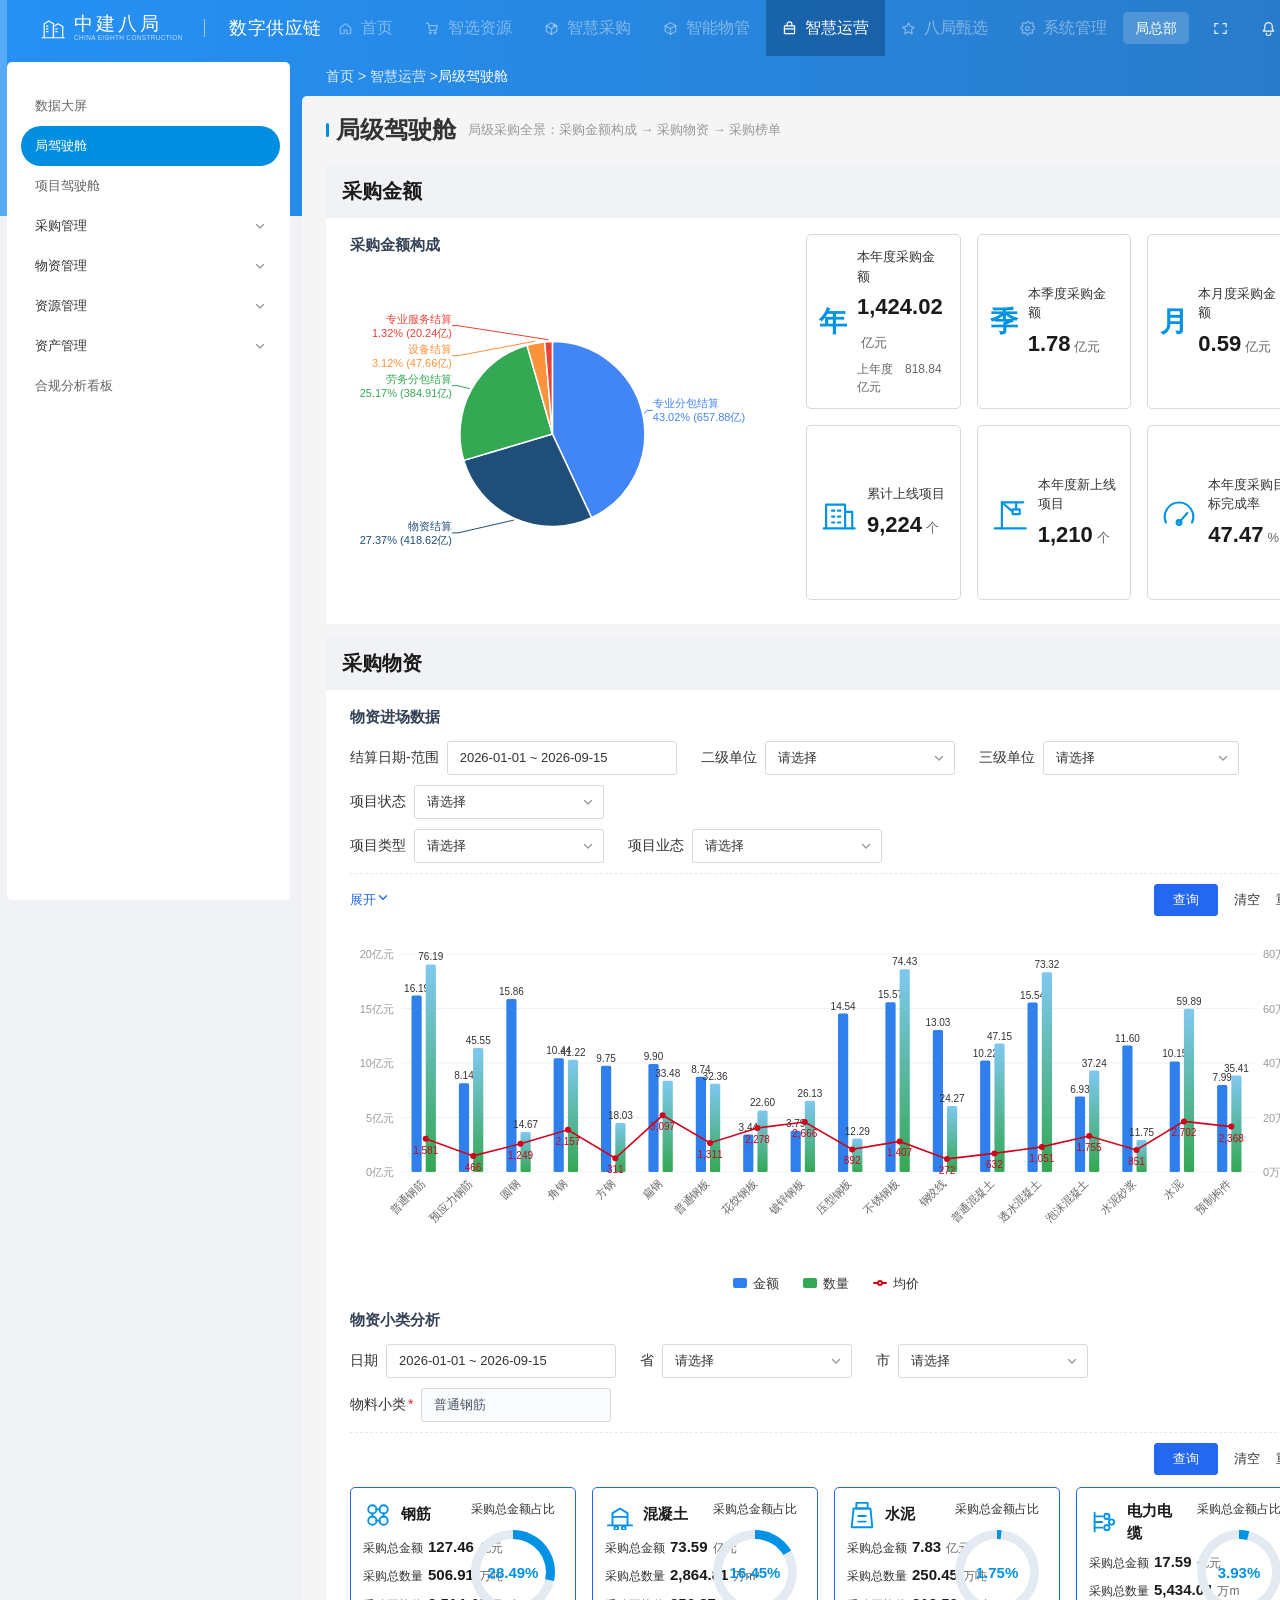
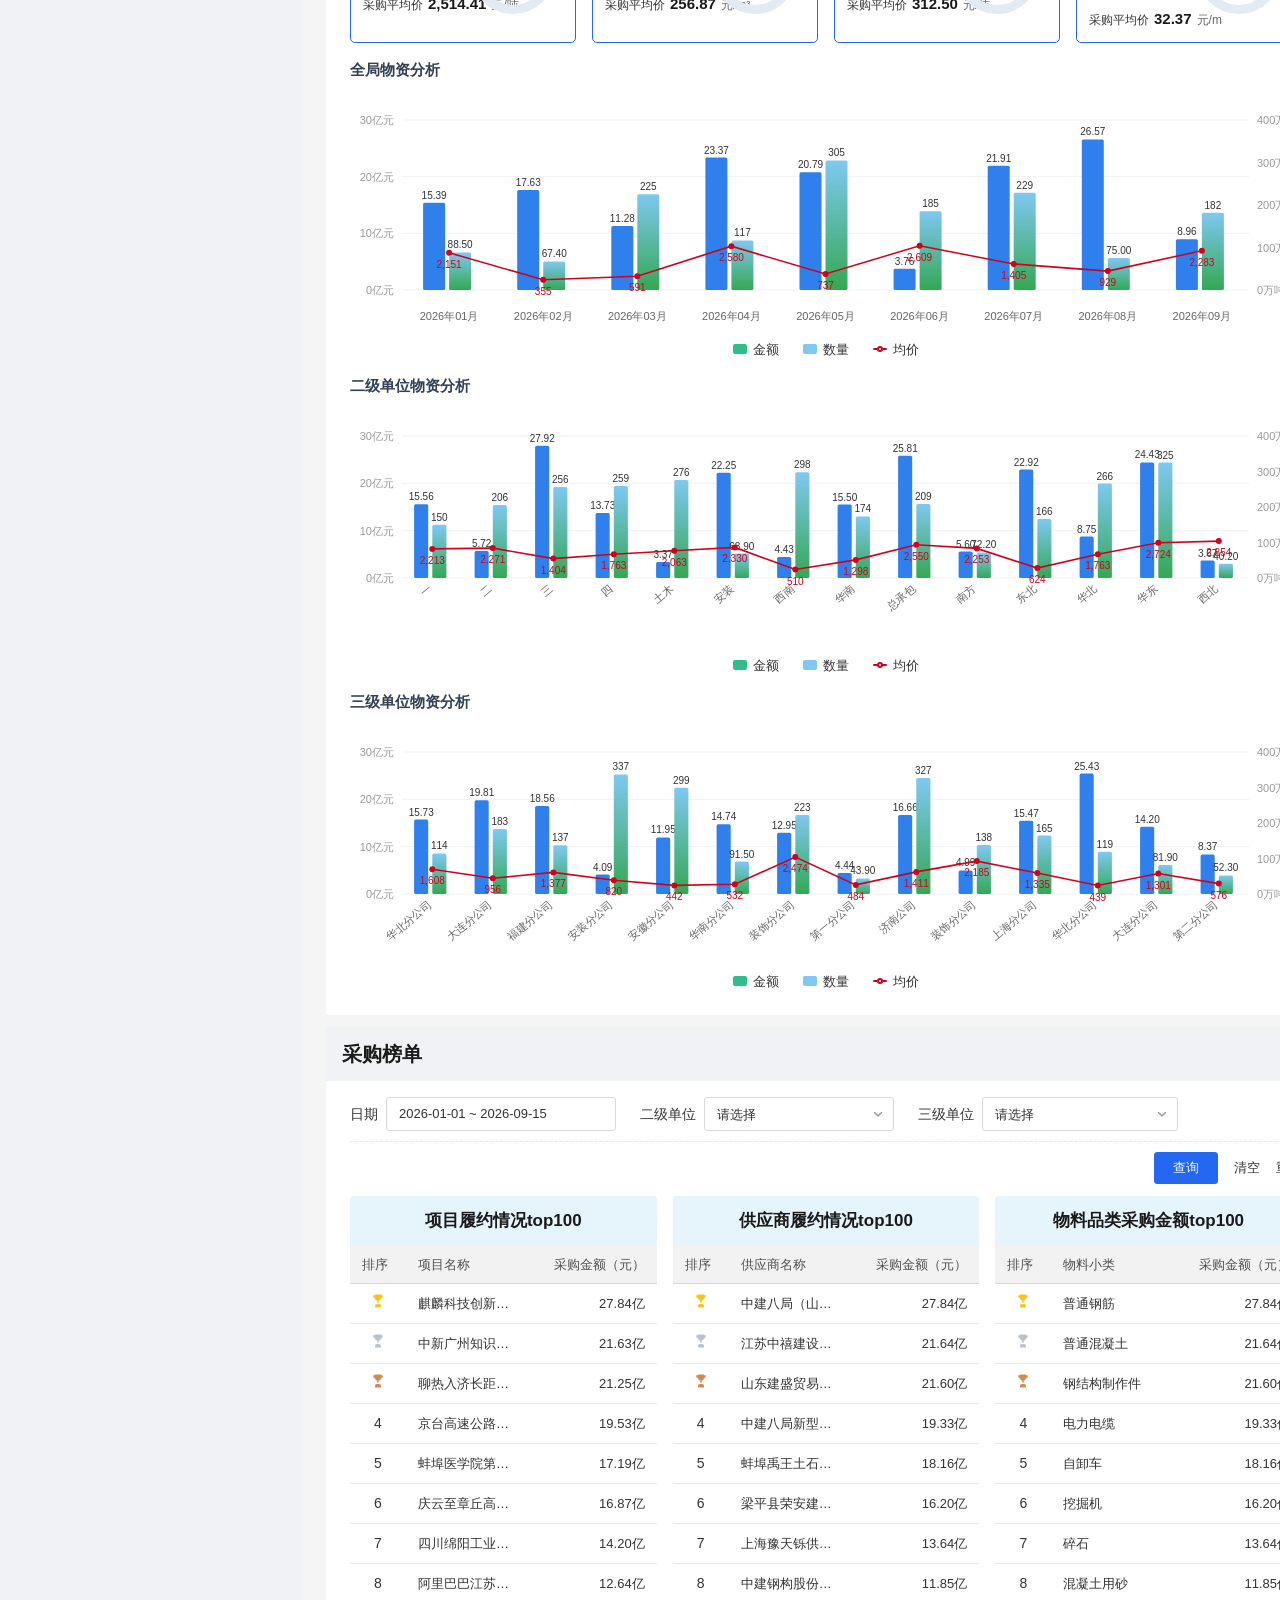
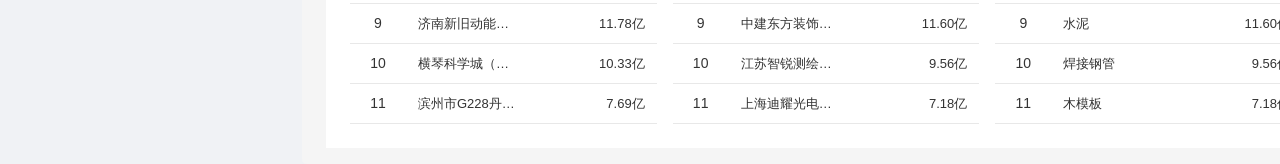
==== commit be7e668c: "资源管理菜单调整" ====
--- a/index.html
+++ b/index.html
@@ -73,7 +73,7 @@
     <div class="layout-content" id="pageContainer"></div>
   </main>
 
-  <!-- 回到顶部（长页面：分供商管理看板等超过 4 屏） -->
+  <!-- 回到顶部（长页面：资源管理看板等超过 4 屏） -->
   <div class="layout-backtop" id="backTop" title="回到顶部" hidden>
     <svg viewBox="0 0 16 16" width="16" height="16" fill="none" stroke="currentColor" stroke-width="1.6" stroke-linecap="round" stroke-linejoin="round"><path d="M8 13V3M3.5 7.5 8 3l4.5 4.5"/></svg>
   </div>
--- a/css/base.css
+++ b/css/base.css
@@ -56,6 +56,7 @@
   --sp-lg: 16px;
   --sp-xl: 24px;
   --sp-xxl: 32px;
+  --sp-2xl: 32px;      /* 兼容写法：components.css 的 .dsc-split / .cockpit-proc 用的是 --sp-2xl，此前未定义导致间距为 0 */
 
   /* ---- 圆角 ---- */
   --radius-sm: 3px;
--- a/css/components.css
+++ b/css/components.css
@@ -367,7 +367,7 @@
 .dsc-table .dsc-sticky-col { position: sticky; left: 0; z-index: 4; background: var(--color-white); box-shadow: 2px 0 4px -2px rgba(0, 0, 0, 0.12); }
 .dsc-table thead .dsc-sticky-col { z-index: 6; background: var(--color-bg-table-header); }
 .dsc-table tbody tr:hover .dsc-sticky-col { background: var(--color-primary-bg); }
-.dsc-table .dsc-sticky-col-2 { position: sticky; left: 48px; z-index: 4; background: var(--color-white); }
+.dsc-table .dsc-sticky-col-2 { position: sticky; left: 56px; z-index: 4; background: var(--color-white); }
 .dsc-table thead .dsc-sticky-col-2 { z-index: 6; background: var(--color-bg-table-header); }
 .dsc-table tbody tr:hover .dsc-sticky-col-2 { background: var(--color-primary-bg); }
 .dsc-table__link { color: var(--color-primary); cursor: pointer; }
@@ -826,18 +826,37 @@
 
 /* 项目信息卡：左侧定位地图 + 右侧 2 列信息栅格 */
 .pj-info {
-  display: grid; grid-template-columns: 380px minmax(0, 1fr);
+  display: grid; grid-template-columns: 400px minmax(0, 1fr);
   gap: var(--sp-xxl); align-items: center;
   padding: var(--sp-lg) var(--sp-xl);
   background-color: var(--color-bg-card);
   border: 1px solid var(--color-divider); border-radius: var(--radius-md);
   margin-bottom: var(--sp-lg);
 }
-.pj-info__map {
-  height: 248px; border-right: 1px solid var(--color-divider); padding-right: var(--sp-xl);
-  overflow: hidden; /* 定位地图为放大视图，必须裁切，否则溢出整页 */
-}
-.pj-info__map .dsc-chart svg { overflow: hidden; }
+/* 采购金额构成（替代原项目定位地图）：总额 + 五类金额 / 占比 */
+.pj-info__buy {
+  min-width: 0; padding-right: var(--sp-xl);
+  border-right: 1px solid var(--color-divider);
+}
+.pj-buy__head { display: flex; align-items: baseline; justify-content: space-between; gap: var(--sp-sm); }
+.pj-buy__title { font-size: 13px; color: var(--color-text-secondary); white-space: nowrap; }
+.pj-buy__total { font-size: 12px; color: var(--color-text-secondary); white-space: nowrap; cursor: help; }
+.pj-buy__total b {
+  margin: 0 2px; font-size: 20px; font-weight: 700; color: var(--color-text-primary);
+  font-variant-numeric: tabular-nums;
+}
+.pj-buy__body { display: flex; align-items: center; gap: var(--sp-md); margin-top: 4px; }
+.pj-buy__ring { flex: 0 0 170px; width: 170px; }
+.pj-buy__legend { flex: 1 1 auto; min-width: 0; display: flex; flex-direction: column; gap: 4px; }
+.pj-buy__item {
+  display: grid; grid-template-columns: 8px minmax(0, 1fr) auto auto;
+  gap: 6px; align-items: center; font-size: 11px; line-height: 1.4;
+}
+.pj-buy__item i { width: 8px; height: 8px; border-radius: 2px; }
+.pj-buy__name { min-width: 0; overflow: hidden; text-overflow: ellipsis; white-space: nowrap; color: #4A5568; }
+.pj-buy__amt { color: #334155; font-weight: 600; font-variant-numeric: tabular-nums; }
+.pj-buy__pct { min-width: 40px; text-align: right; color: #8C93A0; font-variant-numeric: tabular-nums; }
+.pj-buy__note { margin-top: 4px; font-size: 12px; line-height: 1.4; color: var(--color-accent); }
 .pj-info__grid {
   display: grid; grid-template-columns: repeat(2, minmax(0, 1fr));
   gap: var(--sp-xl) var(--sp-xxl);
@@ -849,9 +868,9 @@
   overflow: hidden; text-overflow: ellipsis; white-space: nowrap;
 }
 
-/* 项目核心指标带：7 项等宽 */
+/* 项目核心指标带：总采购金额上移后剩 6 项，桌面一行 6 列 */
 .pj-metrics {
-  display: grid; grid-template-columns: repeat(7, minmax(0, 1fr));
+  display: grid; grid-template-columns: repeat(6, minmax(0, 1fr));
   gap: var(--sp-lg); padding: var(--sp-xl) var(--sp-xl) var(--sp-xxl);
   background-color: var(--color-bg-card);
   border: 1px solid var(--color-divider); border-radius: var(--radius-md);
@@ -895,16 +914,14 @@
 /* 招采分析筛选行：与 F2 筛选器同一套构件，仅补一次行距 */
 .pj-proc-filter { margin-bottom: 0; }
 
-/* 窄屏（1360px 起）：信息卡保持左右两栏只收窄地图列，指标带降到 4 列 / 3 列 */
-@media (max-width: 1700px) {
-  .pj-info { grid-template-columns: 300px minmax(0, 1fr); gap: var(--sp-xl); }
-  .pj-info__map { height: 210px; padding-right: var(--sp-lg); }
-  .pj-info__grid { gap: var(--sp-lg) var(--sp-xl); }
+/* 窄屏（1360px 起）：信息卡保持左右两栏，指标带 6 项在 1500 以下排 3×2 */
+@media (max-width: 1500px) {
+  .pj-info { grid-template-columns: 360px minmax(0, 1fr); gap: var(--sp-lg); }
+  .pj-info__buy { padding-right: var(--sp-lg); }
+  .pj-buy__ring { flex: 0 0 150px; width: 150px; }
+  .pj-info__grid { gap: var(--sp-lg); }
   .pj-info__item { font-size: 13px; }
-  .pj-info__value { padding-left: var(--sp-lg); }
-  .pj-metrics { grid-template-columns: repeat(4, minmax(0, 1fr)); }
-}
-@media (max-width: 1480px) {
+  .pj-info__value { padding-left: 12px; }
   .pj-metrics { grid-template-columns: repeat(3, minmax(0, 1fr)); }
 }
 
@@ -949,3 +966,77 @@
   outline-offset: 2px;
   border-radius: 3px;
 }
+
+/* 多选下拉：分组标题本身是可勾选项（两层枚举，如「6 大项 + 18 小项」） */
+.dsc-multiselect__opt--group { font-weight: 600; margin-top: 4px; }
+.dsc-multiselect__opt--group:first-of-type { margin-top: 0; }
+
+/* 表头口径图标：字形由 CSS 画（内容不进 th 文本），悬停 / 点击弹口径气泡 */
+.dsc-thinfo::after { content: 'i'; }
+
+/* 两栏并排时，副标题的补充说明跟在标题后面（不贴到栏右端），避免与右栏标题连读成一串 */
+.dsc-split .ck-subhead__extra { margin-left: 0; }
+
+/* ---------- 资产数据报表：四项评审修复 ---------- */
+/* 日期区间跨两格：两个原生日期输入 + 粒度在 4 栏网格里放不进 1 格（会溢出盖住下一列标签） */
+.dsc-filter-bar__item--wide { grid-column: span 2; }
+@media (max-width: 1500px) {
+  .dsc-filter-bar__item--wide { grid-column: span 2; }
+}
+/* 合计行口径说明：合计为全量结果集，不等于当前页之和 */
+.dsc-table__footnote { padding: 8px 2px 0; font-size: 12px; color: #8C93A0; }
+/* 资产编码详情弹窗：两列键值对 */
+.dsc-asset-kv {
+  display: grid; grid-template-columns: 104px minmax(0, 1fr) 112px minmax(0, 1fr);
+  gap: 10px 18px; font-size: 13px;
+}
+.dsc-asset-kv__k { color: #8C93A0; }
+.dsc-asset-kv__v { color: #333; font-weight: 600; word-break: break-all; }
+
+/* ---------- 项目驾驶舱：分供商页签（KPI / TOP10 / 转化） ---------- */
+.pj-supkpis .dsc-kpi { padding: 14px 16px; }
+.pj-ranks { display: grid; grid-template-columns: repeat(3, minmax(0, 1fr)); gap: var(--sp-lg); }
+.pj-rank {
+  min-width: 0; padding: 12px 16px; background: var(--color-bg-card);
+  border: 1px solid var(--color-divider); border-radius: var(--radius-md);
+}
+.pj-rank__title { margin-bottom: 6px; font-size: 14px; font-weight: 700; color: var(--color-text-primary); }
+.pj-rank__row {
+  display: grid; grid-template-columns: 22px minmax(0, 1fr) auto;
+  gap: 6px; align-items: center; font-size: 12px; line-height: 24px;
+}
+.pj-rank__no { color: var(--color-text-tertiary); font-variant-numeric: tabular-nums; }
+.pj-rank__name { min-width: 0; overflow: hidden; text-overflow: ellipsis; white-space: nowrap; color: #4A5568; }
+.pj-rank__row b { color: #334155; font-weight: 600; font-variant-numeric: tabular-nums; }
+.pj-rank__row b i { margin-left: 2px; font-size: 10px; font-style: normal; font-weight: 400; color: var(--color-text-tertiary); }
+.pj-conv { padding: 2px 4px 0; }
+.pj-conv__step { display: flex; align-items: baseline; justify-content: space-between; margin-top: 8px; font-size: 13px; color: #4A5568; }
+.pj-conv__step b { color: var(--color-text-primary); font-variant-numeric: tabular-nums; }
+.pj-conv__bar { height: 10px; margin-top: 4px; overflow: hidden; border-radius: 5px; background: #EEF3FC; }
+.pj-conv__bar i { display: block; height: 100%; border-radius: 5px; background: linear-gradient(90deg, #2591F5, #0081CC); }
+.pj-conv__rate { margin-top: 2px; text-align: right; font-size: 11px; color: var(--color-text-tertiary); }
+@media (max-width: 1500px) {
+  .pj-ranks { grid-template-columns: repeat(3, minmax(0, 1fr)); gap: var(--sp-md); }
+}
+
+/* ---------- 项目驾驶舱：资产周转情况 / 列表旁排名 ---------- */
+.pj-assetmix { display: grid; grid-template-columns: 220px minmax(0, 1fr); gap: var(--sp-md); align-items: center; }
+.pj-assetmix__legend { display: flex; flex-direction: column; gap: 6px; font-size: 12px; }
+.pj-assetmix__item { display: grid; grid-template-columns: 8px minmax(0, 1fr) auto; gap: 6px; align-items: center; }
+.pj-assetmix__item i { width: 8px; height: 8px; border-radius: 2px; }
+.pj-assetmix__item span { min-width: 0; overflow: hidden; text-overflow: ellipsis; white-space: nowrap; color: #4A5568; }
+.pj-assetmix__item b { color: #334155; font-variant-numeric: tabular-nums; }
+.pj-listsplit {
+  display: grid; grid-template-columns: minmax(0, 1fr) 220px; gap: var(--sp-lg);
+  padding: 0 var(--sp-xl) var(--sp-lg); align-items: start;
+}
+.pj-listsplit__main { min-width: 0; }
+.pj-listsplit__rank .pj-rank { border: 0; background: transparent; padding: 0; }
+.pj-listsplit__rank .pj-rank__title { font-size: 13px; }
+@media (max-width: 1500px) {
+  /* 窄屏下环图 + 明细表改为上下排列：右栏若继续按 2:3 只剩 ~600px，
+     8 列资产明细只能露出前 4 列；堆叠后表格可用整卡宽度 */
+  .pj-assetsplit { grid-template-columns: minmax(0, 1fr); }
+  .pj-assetmix { grid-template-columns: 220px minmax(0, 1fr); }
+  .pj-listsplit { grid-template-columns: minmax(0, 1fr) 190px; padding: 0 var(--sp-lg) var(--sp-lg); }
+}
--- a/css/cockpit.css
+++ b/css/cockpit.css
@@ -99,8 +99,13 @@
 .ck-link--on { font-weight: 700; }
 
 /* ---------- 采购金额：饼图 + 6 KPI 卡 ---------- */
-.ck-amount { display: grid; grid-template-columns: minmax(0, 560px) minmax(0, 1fr); gap: var(--sp-xl); }
-.ck-amount__kpis { display: grid; grid-template-columns: repeat(3, minmax(0, 1fr)); gap: var(--sp-lg); align-content: start; }
+/* 六张数字卡：两行等分（行高一致 → 六个框等高），整块高度 = 左侧饼图列的高度
+   （此前 align-content:start + 自动行高：带「上年度」副标题的第一行比第二行高，六个框高度不一致） */
+.ck-amount { display: grid; grid-template-columns: minmax(0, 560px) minmax(0, 1fr); gap: var(--sp-xl); align-items: stretch; }
+.ck-amount__kpis {
+  display: grid; grid-template-columns: repeat(3, minmax(0, 1fr));
+  grid-template-rows: repeat(2, minmax(0, 1fr)); gap: var(--sp-lg); align-content: stretch;
+}
 .ck-bigkpi {
   display: flex; align-items: center; gap: var(--sp-md); padding: var(--sp-lg);
   background: #FFF; border: 1px solid var(--color-border-light); border-radius: var(--radius-md);
@@ -184,6 +189,13 @@
 .ck-metrics--4 { grid-template-columns: repeat(4, minmax(0, 1fr)); }
 /* 资产管理看板：5 指标卡一行 */
 .ck-metrics--5 { grid-template-columns: repeat(5, minmax(0, 1fr)); }
+/* 闲废物资：全局合计 2 卡 */
+.ck-metrics--2 { grid-template-columns: repeat(2, minmax(0, 1fr)); }
+
+/* 闲废物资：两张宽表按列定义收口，长文本省略——auto 布局会把金额 / 时间挤出可视区 */
+.mb-idle-table .dsc-table { table-layout: fixed; }
+.mb-idle-table .dsc-table th,
+.mb-idle-table .dsc-table td { overflow: hidden; text-overflow: ellipsis; }
 .ck-metriccard--kpi { text-align: left; padding: var(--sp-lg); }
 .ck-kpi__head { display: flex; align-items: center; gap: var(--sp-sm); }
 .ck-kpi__name { font-size: 13px; color: #4A5568; }
@@ -483,6 +495,13 @@
 .ck-metrics--4 { grid-template-columns: repeat(4, minmax(0, 1fr)); }
 /* 资产管理看板：5 指标卡一行 */
 .ck-metrics--5 { grid-template-columns: repeat(5, minmax(0, 1fr)); }
+/* 闲废物资：全局合计 2 卡 */
+.ck-metrics--2 { grid-template-columns: repeat(2, minmax(0, 1fr)); }
+
+/* 闲废物资：两张宽表按列定义收口，长文本省略——auto 布局会把金额 / 时间挤出可视区 */
+.mb-idle-table .dsc-table { table-layout: fixed; }
+.mb-idle-table .dsc-table th,
+.mb-idle-table .dsc-table td { overflow: hidden; text-overflow: ellipsis; }
 .ck-metriccard--kpi { text-align: left; padding: var(--sp-lg); }
 .ck-kpi__head { display: flex; align-items: center; gap: var(--sp-sm); }
 .ck-kpi__name { font-size: 13px; color: #4A5568; }
@@ -608,19 +627,91 @@
 .ck-table--metrics th, .ck-table--metrics td { white-space: nowrap; }
 
 /* ============================================================
-   六项降本：卡片上的「占项目确权产值」占比行与占比条
-   （金额是降本金额，百分比是降本金额占项目确权产值 —— 两者口径不同，比例尺也不同，
-     卡片上必须写明百分比的口径，并用条长表达六项之间的相对高低）
+   六项降本：卡片上的「占项目确权产值」占比行
+   （金额是降本金额，百分比是降本金额占项目确权产值 —— 两者口径不同、比例尺也不同，
+     卡片上必须写明百分比的口径；此前底部那条渐变进度条没有可读基准，已去掉）
    ============================================================ */
 .ck-savecard__rate {
   display: flex; align-items: baseline; gap: 6px; margin-top: 6px;
   font-size: 12px; color: var(--color-text-tertiary);
 }
 .ck-savecard__rate b { font-size: 14px; color: var(--data-blue); font-variant-numeric: tabular-nums; }
-.ck-savecard__bar { height: 4px; margin-top: 6px; border-radius: 2px; background: #EEF3FA; overflow: hidden; }
-.ck-savecard__bar i { display: block; height: 100%; border-radius: 2px; background: linear-gradient(90deg, #7FC4F5, #2468F2); }
-.ck-metriccard--stat.ck-metriccard--active .ck-savecard__bar i { background: linear-gradient(90deg, #FF9C6E, #D0021B); }
 
 /* 六项降本 · 明细清单表头行：左侧口径提示 + 右侧设置列齿轮 */
 .ck-savehead { display: flex; align-items: center; justify-content: space-between; gap: var(--sp-lg); margin: var(--sp-md) 0 var(--sp-sm); }
 .ck-savehead__hint { font-size: 12px; color: var(--color-text-tertiary); }
+
+/* ============================================================
+   图例可点亮 / 熄灭（六项降本趋势图、局驾驶舱多坐标柱状图）
+   点图例项切换该系列的显示；熄灭态整条变淡并置灰色块
+   ============================================================ */
+.ck-legend span { cursor: pointer; user-select: none; transition: opacity .15s; }
+.ck-legend span:hover { opacity: .78; }
+.ck-legend span.is-off { opacity: .38; }
+.ck-legend span.is-off i { filter: grayscale(1); }
+
+/* 六项降本 · 卡片区右上角的「金额 / 占比」放大口径切换 */
+.ck-kpihead { display: flex; justify-content: flex-end; margin: 0 0 var(--sp-sm); }
+.ck-kpihead .dsc-tabs { margin-bottom: 0; }
+
+/* 卡片副行：占比放大模式下副行是「降本金额 xxx 万元」，7 列窄卡里允许整体换行，
+   但文字块自身不拆（否则会出现「降本 金 额」这种断字） */
+.ck-savecard__rate { flex-wrap: wrap; row-gap: 2px; }
+.ck-savecard__rate > span, .ck-savecard__rate > b { white-space: nowrap; }
+
+/* P0-1：指标卡跳转落点 —— 顶栏 56 + 面包屑 40 固定，滚动后给区块留出这段高度 */
+.ck-sec { scroll-margin-top: 104px; }
+/* P0-3：履约额阈值改为静态口径展示（原输入框无联动，已移除） */
+.ck-sbstat__fixed {
+  display: inline-flex; align-items: center; height: 34px; padding: 0 14px;
+  border: 1px solid var(--color-border-light); border-radius: var(--radius-sm);
+  background: #F7F9FC; font-size: 15px; font-weight: 700; color: #334155;
+  font-variant-numeric: tabular-nums;
+}
+.ck-sbstat__note { margin-top: 8px; font-size: 12px; color: #8C93A0; line-height: 1.5; }
+
+/* 使用率数值：与子标题同一行、贴左栏右缘（标题已说明含义，只显示数值） */
+.dsc-split .ck-subhead__extra--rate {
+  margin-left: auto; line-height: 22px;
+  display: inline-flex; align-items: center; height: 22px;   /* 高度不超过标题行，避免把标题行撑高导致两图错位 */
+}
+.ck-subhead__extra--rate b {
+  font-size: 20px; font-weight: 700; color: var(--data-blue);
+  font-variant-numeric: tabular-nums;
+}
+
+/* ---------- 资产看板：四项收尾优化（P1-3 / P1-6 / P1-7 / P1-8 / P2-9） ---------- */
+/* P1-7：静态日期文本 → 真日期区间控件（原生日历可选），与 ck-field 同高同边框 */
+.ck-daterange { display: inline-flex; align-items: center; gap: 6px; }
+.ck-daterange input.ck-field--date {
+  min-width: 136px; width: 136px; padding: 0 8px; font-size: 12px;
+  color: #333; font-variant-numeric: tabular-nums;
+}
+.ck-daterange input.ck-field--date:focus { outline: none; border-color: var(--action-blue); }
+.ck-daterange__sep { color: var(--color-text-tertiary); }
+/* P1-8：筛选条作用域徽标（看板筛选 / 明细筛选），避免两条筛选条各管哪块说不清 */
+.ck-filter__scope {
+  flex: 0 0 auto; padding: 0 9px; line-height: 20px; border-radius: 10px;
+  font-size: 12px; color: var(--action-blue); background: rgba(36, 104, 242, .08);
+}
+/* 明细筛出 0 行时的表内空态（不整页空态，保留筛选条以便调整条件） */
+.ck-table__empty { padding: 48px 0; text-align: center; font-size: 13px; color: #8C93A0; }
+
+/* P1-6：饼图去掉引线标注，改为「饼 + 右侧图例列表」两栏 */
+.ck-pie-split { display: grid; grid-template-columns: minmax(0, 1fr) 252px; gap: var(--sp-lg); align-items: center; }
+.ck-pielegend { display: flex; flex-direction: column; gap: 5px; font-size: 12px; color: #333; min-width: 0; }
+.ck-pielegend__item { display: flex; align-items: center; gap: 8px; min-width: 0; }
+.ck-pielegend__item i { width: 10px; height: 10px; border-radius: 2px; flex: 0 0 auto; }
+.ck-pielegend__name { flex: 1 1 auto; min-width: 0; overflow: hidden; text-overflow: ellipsis; white-space: nowrap; }
+.ck-pielegend__item b { flex: 0 0 auto; font-weight: 600; color: #334155; font-variant-numeric: tabular-nums; }
+@media (max-width: 1500px) {
+  /* 窄屏（最低 1360）下给饼图多留一点直径，图例列收窄 */
+  .ck-pie-split { grid-template-columns: minmax(0, 1fr) 196px; gap: var(--sp-md); }
+  .ck-pielegend { font-size: 11px; gap: 4px; }
+}
+/* P2-12：估算 / 示意数据角标——与取数结果区分开，避免被当作实际值引用 */
+.ck-demo-tag {
+  display: inline-block; margin-right: 6px; padding: 0 6px; line-height: 16px;
+  border-radius: 3px; font-size: 11px; font-weight: 600; color: #B26A00;
+  background: #FFF4E5; border: 1px solid #FFD8A8; vertical-align: 1px;
+}
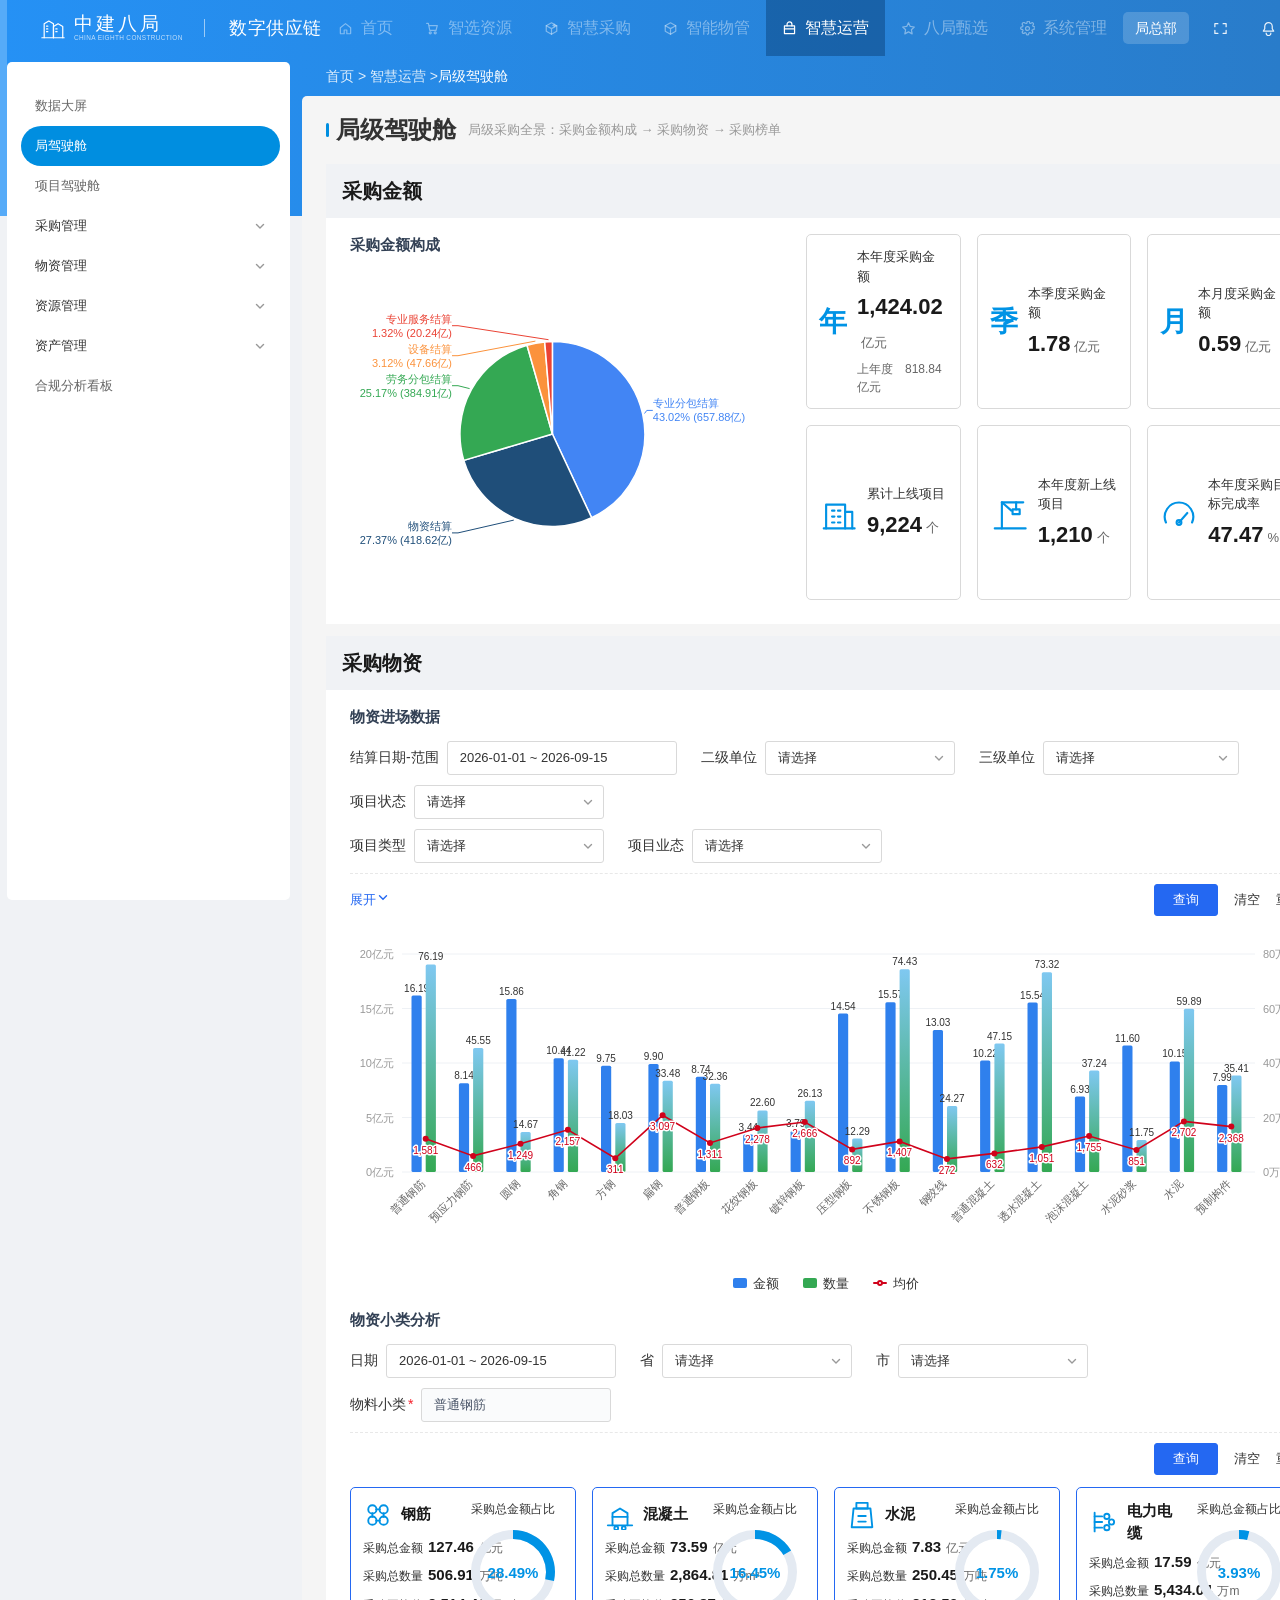
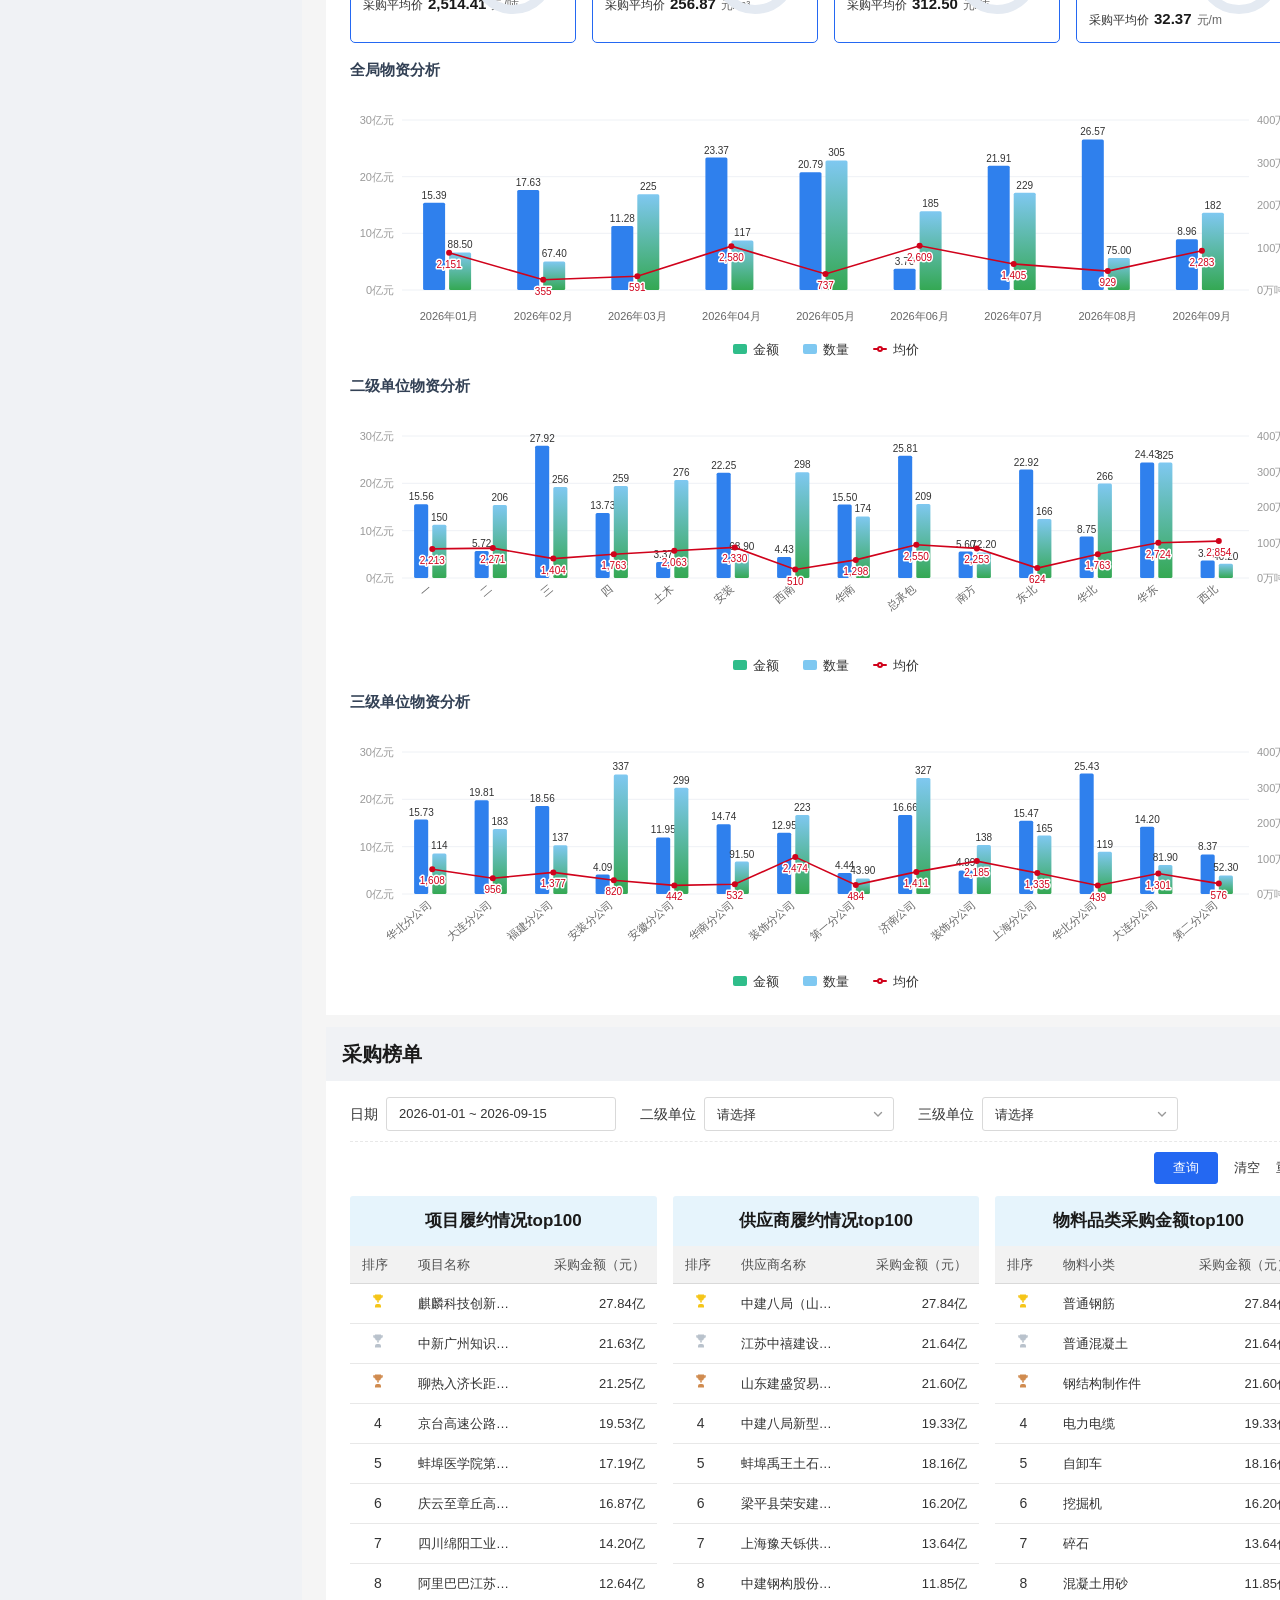
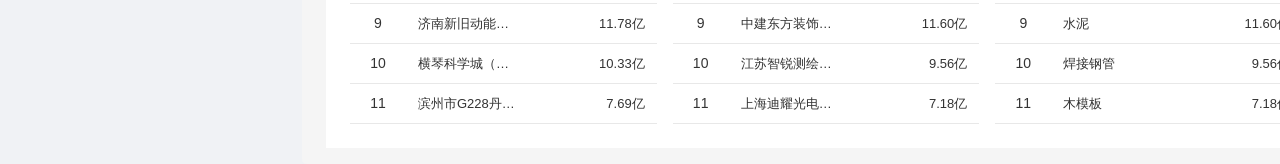
==== commit 10ce38de: "资源管理数据卡片" ====
--- a/index.html
+++ b/index.html
@@ -93,7 +93,16 @@
   <script src="js/ui.js"></script>
   <script src="js/metric-cols.js"></script>
   <script src="js/view-screen.js"></script>
+  <script src="js/view-cockpit-shared.js"></script>
   <script src="js/view-cockpit.js"></script>
+  <script src="js/view-cockpit-overview.js"></script>
+  <script src="js/view-purchase-board.js"></script>
+  <script src="js/view-material-board.js"></script>
+  <script src="js/view-material-save-model.js"></script>
+  <script src="js/view-material-save.js"></script>
+  <script src="js/view-material-idle.js"></script>
+  <script src="js/view-supplier-board.js"></script>
+  <script src="js/view-asset-board.js"></script>
   <script src="js/view-project.js"></script>
   <script src="js/view-report.js"></script>
   <script src="js/view-compliance.js"></script>
--- a/css/base.css
+++ b/css/base.css
@@ -313,25 +313,6 @@
 
 .layout-sidebar__menu { padding: 24px 10px 12px 14px; }
 
-/* 一级分组头 */
-.layout-sidebar__group-head {
-  height: 53px;
-  padding: 0 10px;
-  margin: 0 10px 0 13px;
-  border-radius: var(--radius-group);
-  display: flex;
-  align-items: center;
-  gap: 14px;
-  font-size: var(--fs-base);
-  font-weight: 350;
-  color: var(--color-text-secondary);
-  cursor: pointer;
-  transition: all var(--transition-fast);
-}
-.layout-sidebar__group-head:hover { background: var(--color-primary-bg); color: var(--color-primary); }
-.layout-sidebar__group-head--active { color: var(--color-primary); }
-.layout-sidebar__group-head__icon { width: 15px; height: 15px; flex-shrink: 0; display: grid; place-items: center; }
-
 /* 菜单项（胶囊） */
 .layout-sidebar__item {
   height: 40px;
@@ -443,21 +424,10 @@
 /* ============================================================
    通用工具类
    ============================================================ */
-.u-flex { display: flex; align-items: center; }
-.u-between { justify-content: space-between; }
-.u-gap-sm { gap: var(--sp-sm); }
-.u-gap-md { gap: var(--sp-md); }
-.u-gap-lg { gap: var(--sp-lg); }
-.u-ml-auto { margin-left: auto; }
-.u-mt-sm { margin-top: var(--sp-sm); }
 .u-mt-md { margin-top: var(--sp-md); }
 .u-mt-lg { margin-top: var(--sp-lg); }
 .u-mb-md { margin-bottom: var(--sp-md); }
 .u-mb-lg { margin-bottom: var(--sp-lg); }
 .u-muted { color: var(--color-text-secondary); }
 .u-tertiary { color: var(--color-text-tertiary); }
-.u-num { font-family: var(--font-family-number); }
-.u-nowrap { white-space: nowrap; }
 .u-hidden { display: none !important; }
-.u-danger { color: var(--color-danger); }
-.u-success { color: var(--color-success); }
--- a/css/components.css
+++ b/css/components.css
@@ -28,19 +28,6 @@
 .dsc-page__sub { font-size: var(--fs-13); color: var(--color-text-tertiary); }
 .dsc-page__actions { margin-left: auto; display: flex; align-items: center; gap: var(--sp-sm); }
 
-/* 区块标题 */
-.dsc-section { margin-bottom: var(--sp-lg); }
-.dsc-section__head {
-  display: flex; align-items: center; gap: var(--sp-md);
-  margin: 0 0 var(--sp-md); padding-left: 10px; position: relative;
-}
-.dsc-section__head::before {
-  content: ''; position: absolute; left: 0; top: 50%; transform: translateY(-50%);
-  width: 3px; height: 16px; border-radius: 2px; background: var(--color-primary);
-}
-.dsc-section__title { font-size: var(--fs-md); font-weight: var(--fw-bold); }
-.dsc-section__actions { margin-left: auto; display: flex; align-items: center; gap: var(--sp-sm); }
-
 /* ============================================================
    卡片 / 面板
    ============================================================ */
@@ -64,8 +51,6 @@
 }
 .dsc-card__extra { margin-left: auto; display: flex; align-items: center; gap: var(--sp-sm); font-size: var(--fs-13); color: var(--color-text-secondary); }
 .dsc-card__body { padding: var(--sp-lg); }
-.dsc-card__body--tight { padding: var(--sp-md); }
-.dsc-card__body--flush { padding: 0; }
 
 /* ============================================================
    按钮
@@ -84,8 +69,6 @@
 .dsc-btn--primary:hover { background: var(--color-primary-hover); border-color: var(--color-primary-hover); color: #FFF; }
 .dsc-btn--sm { height: 26px; padding: 0 var(--sp-md); font-size: var(--fs-13); }
 .dsc-btn:disabled { color: var(--color-text-disabled); border-color: var(--color-divider); cursor: not-allowed; background: #FAFAFA; }
-.dsc-btn--link { border: none; background: none; padding: 0; height: auto; color: var(--color-primary); }
-.dsc-btn--link:hover { text-decoration: underline; }
 
 /* ============================================================
    表单控件
@@ -140,11 +123,6 @@
   border-top: 1px dashed var(--color-divider);
 }
 .dsc-filter-bar__foot-right { margin-left: auto; display: flex; gap: var(--sp-sm); }
-/* 固定口径页签：明示列不可增删，替代此前的假「列设置」入口 */
-.report-page__fixed-hint {
-  align-self: center; font-size: var(--fs-sm); color: var(--color-text-tertiary);
-  padding: 0 var(--sp-sm); cursor: help;
-}
 /* 就地条件反馈（与看板 .ck-filter__hint 同语义）：常驻在展开按钮右侧 */
 .dsc-filter-bar__hint {
   font-size: var(--fs-base); color: var(--color-text-secondary);
@@ -162,19 +140,6 @@
 /* ============================================================
    分段控件 / 页签
    ============================================================ */
-.dsc-seg {
-  display: inline-flex; background: #FAFAFA;
-  border: 1px solid var(--color-border); border-radius: var(--radius-sm); overflow: hidden;
-}
-.dsc-seg__item {
-  padding: 5px 16px; font-size: var(--fs-13); color: var(--color-text-secondary);
-  cursor: pointer; user-select: none; transition: all var(--transition-fast);
-  border-right: 1px solid var(--color-border);
-}
-.dsc-seg__item:last-child { border-right: none; }
-.dsc-seg__item:hover { color: var(--color-primary); }
-.dsc-seg__item--active { background: var(--color-primary); color: #FFF; }
-
 .dsc-tabs {
   display: flex; align-items: center; gap: var(--sp-xl);
   border-bottom: 1px solid var(--color-divider); margin-bottom: var(--sp-lg);
@@ -197,42 +162,6 @@
 }
 .dsc-tabs--pill .dsc-tabs__item--active { background: var(--color-primary); border-color: var(--color-primary); color: #FFF; }
 .dsc-tabs--pill .dsc-tabs__item--active::after { display: none; }
-.dsc-tabs__badge { font-size: 12px; color: var(--color-danger); margin-left: 3px; }
-
-/* ============================================================
-   指标组合按钮（F2 核心交互）
-   ============================================================ */
-.cockpit-page__metric-chips {
-  display: flex; flex-wrap: wrap; gap: var(--sp-sm);
-  margin-bottom: var(--sp-lg);
-}
-.metric-chip {
-  position: relative;
-  display: inline-flex; align-items: center; gap: 6px;
-  height: 34px; padding: 0 14px;
-  border: 1px solid var(--color-border); border-radius: var(--radius-pill);
-  background: var(--color-white); color: var(--color-text-primary);
-  font-size: var(--fs-13); cursor: pointer; user-select: none;
-  transition: all var(--transition-fast);
-}
-.metric-chip:hover { border-color: var(--color-primary); color: var(--color-primary); }
-.metric-chip--active {
-  background: var(--color-primary); border-color: var(--color-primary);
-  color: #FFF; font-weight: var(--fw-bold);
-}
-.metric-chip__value { font-family: var(--font-family-number); font-weight: var(--fw-bold); }
-.metric-chip__badge {
-  display: inline-flex; align-items: center; height: 16px; padding: 0 5px;
-  border-radius: 8px; font-size: 11px; line-height: 1;
-  background: var(--color-danger-bg); color: var(--color-danger);
-}
-.metric-chip--active .metric-chip__badge { background: rgba(255, 255, 255, 0.28); color: #FFF; }
-.metric-chip__info {
-  width: 14px; height: 14px; border-radius: 50%;
-  border: 1px solid currentColor; font-size: 10px; line-height: 12px; text-align: center;
-  opacity: 0.6; font-style: normal;
-}
-.metric-chip__info:hover { opacity: 1; }
 
 /* 口径气泡 */
 .dsc-metric-tip {
@@ -265,18 +194,12 @@
 .dsc-kpi__unit { font-size: var(--fs-13); font-weight: var(--fw-normal); color: var(--color-text-secondary); }
 .dsc-kpi__foot { display: flex; align-items: center; gap: var(--sp-sm); margin-top: 4px; font-size: var(--fs-sm); color: var(--color-text-tertiary); }
 .dsc-kpi__value--danger { color: var(--color-danger); }
-.dsc-kpi__value--success { color: var(--color-success); }
-.dsc-kpi__value--warning { color: var(--color-warning); }
-
-.dsc-metric-grid { display: grid; gap: 1px; background: var(--color-divider); border-radius: var(--radius-sm); overflow: hidden; }
+
 .dsc-metric { background: var(--color-white); padding: var(--sp-md) var(--sp-lg); }
 .dsc-metric__label { font-size: var(--fs-13); color: var(--color-text-secondary); margin-bottom: 4px; }
-.dsc-metric__value { font-size: 20px; font-weight: var(--fw-bold); font-family: var(--font-family-number); }
-.dsc-metric__sub { font-size: 12px; color: var(--color-text-tertiary); margin-top: 2px; line-height: 1.7; }
 
 /* 可点击统计条 */
 .dsc-strip { display: grid; grid-template-columns: repeat(4, minmax(0, 1fr)); }
-.dsc-strip--5 { grid-template-columns: repeat(5, minmax(0, 1fr)); }
 .dsc-strip__cell {
   padding: var(--sp-md) var(--sp-lg);
   border-right: 1px solid var(--color-divider);
@@ -292,32 +215,8 @@
 .dsc-strip__value--danger { color: var(--color-danger); }
 
 /* ============================================================
-   排名列表 / 轮播
-   ============================================================ */
-.dsc-rank { display: flex; flex-direction: column; }
-.dsc-rank__row {
-  display: flex; align-items: center; gap: var(--sp-sm);
-  padding: 7px 6px; border-radius: var(--radius-sm); cursor: pointer;
-  transition: background var(--transition-fast);
-}
-.dsc-rank__row:hover { background: var(--color-primary-bg); }
-.dsc-rank__row--active { background: var(--color-primary-light); }
-.dsc-rank__no {
-  flex: 0 0 20px; height: 20px; line-height: 20px; text-align: center;
-  border-radius: var(--radius-sm); font-size: 12px; font-family: var(--font-family-number);
-  background: #F0F0F0; color: var(--color-text-secondary);
-}
-.dsc-rank__no--1 { background: #F5222D; color: #FFF; }
-.dsc-rank__no--2 { background: #FA8C16; color: #FFF; }
-.dsc-rank__no--3 { background: #FADB14; color: #FFF; }
-.dsc-rank__name { flex: 1 1 auto; min-width: 0; font-size: var(--fs-13); white-space: nowrap; overflow: hidden; text-overflow: ellipsis; }
-.dsc-rank__val { flex: 0 0 auto; font-family: var(--font-family-number); font-size: var(--fs-13); font-weight: var(--fw-bold); }
-.dsc-rank__val--danger { color: var(--color-danger); }
-.dsc-rank__val--masked { color: var(--color-text-disabled); letter-spacing: 2px; }
-.dsc-rank__bar { flex: 0 0 54px; height: 6px; background: #F0F0F0; border-radius: 3px; overflow: hidden; }
-.dsc-rank__bar i { display: block; height: 100%; background: linear-gradient(90deg, #69C0FF, var(--color-primary)); border-radius: 3px; }
-.dsc-rank__scroll { max-height: 340px; overflow-y: auto; }
-
+   轮播
+   ============================================================ */
 .rank-carousel { position: relative; }
 .rank-carousel__page { display: none; }
 .rank-carousel__page--active { display: block; }
@@ -360,7 +259,6 @@
 .dsc-table th.dsc-sort-desc .dsc-sort::after { content: '▼'; color: var(--color-primary); }
 .dsc-table tbody tr:hover td { background: var(--color-primary-bg); }
 .dsc-table td.dsc-num, .dsc-table th.dsc-num { text-align: right; font-family: var(--font-family-number); }
-.dsc-table td.dsc-danger { color: var(--color-danger); font-weight: var(--fw-bold); }
 .dsc-table tr.dsc-total-row td {
   background: #FFFBE6; font-weight: var(--fw-bold); color: #874D00; border-top: 1px solid #FFE58F;
 }
@@ -374,6 +272,8 @@
 /* 两级表头（采购报表总览：总采购金额 / 采购成本降低率 分组） */
 .dsc-table thead tr:nth-child(2) th { top: 40px; border-left: 1px solid var(--color-divider); }
 .dsc-table th.dsc-table__group { text-align: center; border-left: 1px solid var(--color-border); }
+/* 多值单元格：前 3 个值后接省略号，悬停 title 展示全量 */
+.dsc-table .dsc-more { margin-left: 2px; color: var(--color-primary); font-weight: 700; cursor: help; }
 .dsc-table-foot {
   display: flex; align-items: center; gap: var(--sp-md);
   padding: var(--sp-sm) var(--sp-lg); border-top: 1px solid var(--color-divider);
@@ -471,7 +371,6 @@
   display: flex; align-items: center; gap: 6px;
 }
 .org-select__opt:hover { background: var(--color-primary-bg); }
-.org-select__opt--active { background: var(--color-primary-light); color: var(--color-primary); }
 .org-select__opt small { color: var(--color-text-tertiary); font-size: 12px; }
 
 /* ============================================================
@@ -563,16 +462,6 @@
   padding: 6px 10px; border-radius: var(--radius-sm); white-space: nowrap;
   transform: translate(-50%, -100%); line-height: 1.7; display: none;
 }
-.dsc-legend {
-  display: flex; align-items: center; gap: var(--sp-lg); flex-wrap: wrap;
-  font-size: var(--fs-sm); color: var(--color-text-secondary); margin-top: var(--sp-sm);
-}
-.dsc-legend__item { display: inline-flex; align-items: center; gap: 5px; cursor: default; }
-.dsc-legend__item--clickable { cursor: pointer; padding: 2px 6px; border-radius: var(--radius-sm); }
-.dsc-legend__item--clickable:hover { background: var(--color-primary-bg); }
-.dsc-legend__item--active { background: var(--color-primary-light); color: var(--color-primary); font-weight: var(--fw-bold); }
-.dsc-legend__dot { width: 9px; height: 9px; border-radius: 2px; }
-
 /* ============================================================
    提示 / 徽标 / 空状态
    ============================================================ */
@@ -615,23 +504,14 @@
 .dsc-empty-state__desc { max-width: 520px; font-size: var(--fs-13); line-height: 1.9; color: var(--color-text-secondary); }
 .dsc-empty-state__actions { margin-top: var(--sp-sm); }
 
-.dsc-progress { height: 6px; background: #F0F0F0; border-radius: 3px; overflow: hidden; }
-.dsc-progress__bar { height: 100%; background: linear-gradient(90deg, #69C0FF, var(--color-primary)); border-radius: 3px; }
-.dsc-progress__bar--danger { background: linear-gradient(90deg, #FF7875, var(--color-danger)); }
-
 /* ============================================================
    栅格
    ============================================================ */
 .dsc-grid { display: grid; gap: var(--sp-md); }
 .dsc-grid--2 { grid-template-columns: repeat(2, minmax(0, 1fr)); }
-.dsc-grid--3 { grid-template-columns: repeat(3, minmax(0, 1fr)); }
 .dsc-grid--4 { grid-template-columns: repeat(4, minmax(0, 1fr)); }
-.dsc-grid--5 { grid-template-columns: repeat(5, minmax(0, 1fr)); }
-.dsc-grid--6 { grid-template-columns: repeat(6, minmax(0, 1fr)); }
 .dsc-grid--gap-lg { gap: var(--sp-lg); }
 @media (max-width: 1440px) {
-  .dsc-grid--6 { grid-template-columns: repeat(4, minmax(0, 1fr)); }
-  .dsc-grid--5 { grid-template-columns: repeat(4, minmax(0, 1fr)); }
   .dsc-grid--4 { grid-template-columns: repeat(3, minmax(0, 1fr)); }
 }
 
@@ -680,7 +560,6 @@
   width: 3px; height: 17px; border-radius: 2px; background: var(--color-primary);
 }
 .dsc-section-head__title { font-size: 20px; font-weight: 700; color: var(--color-text-primary); }
-.dsc-section-head__extra { margin-left: auto; font-size: 13px; color: var(--color-text-secondary); }
 
 .dsc-subhead {
   display: flex; align-items: center; gap: var(--sp-md);
@@ -718,60 +597,10 @@
 .dsc-filter-inline__item { display: inline-flex; align-items: center; gap: 6px; min-width: 0; }
 .dsc-filter-inline__label { font-size: 13px; color: var(--color-text-secondary); white-space: nowrap; }
 .dsc-filter-inline .dsc-field { height: 32px; line-height: 30px; padding: 0 10px; }
-.dsc-field--ph { color: var(--color-border); }
-
-/* 极简表（面板内小结） */
-.dsc-table--mini { font-size: 13px; }
-.dsc-table--mini td { padding: 5px 8px; border-bottom: 1px solid var(--color-divider); }
-.dsc-table--mini tr:last-child td { border-bottom: none; }
-.dsc-table--mini .is-num { text-align: right; font-variant-numeric: tabular-nums; color: var(--color-text-table); }
-
-/* 排行榜（徽标 + 名称 + 数值） */
-.cockpit-rank, .project-cockpit-rank { display: flex; flex-direction: column; min-height: 0; }
-.cockpit-rank__list { padding: 4px 0; }
-.cockpit-rank__row {
-  display: grid; grid-template-columns: 26px minmax(0, 1fr) auto;
-  align-items: center; gap: 10px; height: 38px; padding: 0 14px;
-  cursor: pointer; transition: background .15s ease;
-}
-.cockpit-rank__row:hover { background: rgba(129, 211, 248, 0.18); }
-.cockpit-rank__no {
-  width: 20px; height: 20px; border-radius: 50%; display: grid; place-items: center;
-  font-size: 12px; color: var(--color-text-secondary); background: var(--color-bg-table-header);
-}
-.cockpit-rank__no--top { background: var(--color-primary); color: #FFF; font-weight: 700; }
-.cockpit-rank__row:nth-child(1) .cockpit-rank__no--top { background: #F59A23; }
-.cockpit-rank__name {
-  font-size: 15px; color: var(--color-text-primary);
-  overflow: hidden; text-overflow: ellipsis; white-space: nowrap;
-}
-.cockpit-rank__val { font-size: 15px; color: var(--color-text-primary); font-variant-numeric: tabular-nums; }
-
+
+/* 排行榜三列容器（项目驾驶舱） */
 .cockpit-rank3 { display: grid; grid-template-columns: repeat(3, minmax(0, 1fr)); gap: var(--sp-lg); }
-.cockpit-rank3--2 { grid-template-columns: repeat(2, minmax(0, 1fr)); }
 .cockpit-rank3 .dsc-card { margin: 0; }
-
-/* 采购整体规模 */
-.cockpit-scale__row { display: flex; align-items: center; gap: 10px; height: 34px; font-size: 13px; }
-.cockpit-scale__name { color: var(--color-text-secondary); white-space: nowrap; }
-.cockpit-scale__amt { font-size: 15px; font-weight: 700; color: var(--color-text-primary); }
-.cockpit-scale__pct { color: var(--color-text-tertiary); font-size: 12px; }
-.cockpit-scale .dsc-progress { height: 8px; border-radius: 4px; background: var(--color-bg-table-header); overflow: hidden; }
-.cockpit-scale .dsc-progress i { display: block; height: 100%; background: var(--color-primary); border-radius: 4px; }
-.cockpit-scale__chart { position: relative; }
-.cockpit-scale__tab {
-  display: inline-block; margin-right: 10px; padding: 2px 10px; cursor: pointer;
-  font-size: 20px; font-weight: 700; color: var(--color-text-tertiary); border-radius: var(--radius-sm);
-}
-.cockpit-scale__tab--active { color: var(--color-primary); }
-
-/* 核心数据分析 */
-.cockpit-core__tabs { margin-bottom: var(--sp-xl); }
-.cockpit-core__metrics {
-  display: grid; grid-template-columns: repeat(6, minmax(0, 1fr));
-  gap: var(--sp-xl) var(--sp-lg); margin-bottom: var(--sp-xl);
-}
-.cockpit-core__filter { margin-bottom: var(--sp-xl); padding-bottom: var(--sp-lg); border-bottom: 1px solid var(--color-divider); }
 
 /* 招采分析四阶段 */
 .cockpit-proc { display: grid; grid-template-columns: repeat(4, minmax(0, 1fr)); gap: var(--sp-2xl); }
@@ -780,18 +609,8 @@
 .cockpit-proc__kv b { font-size: 18px; color: var(--color-primary); font-variant-numeric: tabular-nums; }
 .cockpit-proc__kv i { font-size: 12px; font-style: normal; font-weight: 400; color: var(--color-text-secondary); margin-left: 2px; }
 
-/* 各层级进场小图 */
-.cockpit-in__grid { display: grid; grid-template-columns: repeat(3, minmax(0, 1fr)); gap: var(--sp-lg); margin-top: var(--sp-lg); }
-.cockpit-in { margin: 0; }
-
-/* 蓝色表头宽表（Axure 项目驾驶舱实测 #4A90E2） */
-.dsc-table--hdr-blue thead th { background: #4A90E2; color: #FFF; border-right: 1px solid #FFF; }
-.dsc-table--hdr-blue thead th:last-child { border-right: none; }
-
 @media (max-width: 1500px) {
-  .cockpit-core__metrics { grid-template-columns: repeat(4, minmax(0, 1fr)); }
   .cockpit-rank3 { grid-template-columns: repeat(2, minmax(0, 1fr)); }
-  .cockpit-in__grid { grid-template-columns: repeat(2, minmax(0, 1fr)); }
 }
 
 /* 项目驾驶舱：项目核心指标行 */
@@ -935,7 +754,6 @@
 }
 .dsc-colgear:hover { color: var(--color-primary); border-color: var(--color-primary); }
 .dsc-colgear svg { display: block; }
-.ck-table__foot .dsc-colgear { margin-left: var(--sp-sm); }
 
 /* 分组版「设置列」（指标明细列表：基本信息 / 指标信息） */
 .dsc-column-dialog--grouped { padding: 4px 2px; }
--- a/css/cockpit.css
+++ b/css/cockpit.css
@@ -27,13 +27,13 @@
 /* 副标题比区块标题（20px）低两档，避免两级混成一片 */
 .ck-subhead__title { font-size: 15px; font-weight: 700; color: #334155; }
 /* 副标题右端的补充说明：弱化处理，避免与下一栏标题连读成一串 */
+.ck-subhead__unit { font-size: 12px; color: #8C93A0; font-weight: 400; white-space: nowrap; }
 .ck-subhead__extra { margin-left: auto; font-size: 12px; color: #8C93A0; font-weight: 400; }
 
 /* ---------- 筛选条 ---------- */
 .ck-filter { margin-bottom: var(--sp-md); }
 .ck-filter__row { display: flex; flex-wrap: wrap; align-items: center; gap: 10px var(--sp-xl); margin-bottom: 10px; }
 .ck-filter__item { display: inline-flex; align-items: center; gap: 8px; min-width: 0; }
-.ck-filter__item--blank { flex: 1 1 200px; }
 .ck-filter__label { font-size: 14px; color: #333; white-space: nowrap; }
 .ck-req { color: var(--color-danger); margin-left: 2px; font-weight: 400; }
 /* 筛选条底栏：展开/收起在左，条件反馈居中偏左，查询/清空/重置贴右下角
@@ -45,8 +45,6 @@
 .ck-filter__foot-right { margin-left: auto; display: inline-flex; align-items: center; gap: var(--sp-lg); }
 .ck-link--adv svg { transition: transform var(--transition-fast); }
 .ck-link--on svg { transform: rotate(180deg); }
-.ck-filter__note { font-size: 12px; color: #4A5568; }
-.ck-filter__actions { margin-left: auto; display: inline-flex; align-items: center; gap: var(--sp-lg); }
 .ck-filter__more { display: flex; flex-wrap: wrap; gap: 10px var(--sp-xl); padding-top: 4px; }
 .ck-filter__more[hidden] { display: none; }
 
@@ -56,7 +54,6 @@
   background: #FFF; font-size: 13px; color: #333; white-space: nowrap;
   overflow: hidden; text-overflow: ellipsis;
 }
-.ck-field--ph { color: #BFBFBF; }
 .ck-field--date { min-width: 230px; }
 /* 真控件版筛选字段：与静态框同尺寸同外观，但可点可选 */
 select.ck-field {
@@ -104,7 +101,7 @@
 .ck-amount { display: grid; grid-template-columns: minmax(0, 560px) minmax(0, 1fr); gap: var(--sp-xl); align-items: stretch; }
 .ck-amount__kpis {
   display: grid; grid-template-columns: repeat(3, minmax(0, 1fr));
-  grid-template-rows: repeat(2, minmax(0, 1fr)); gap: var(--sp-lg); align-content: stretch;
+  grid-template-rows: repeat(2, minmax(0, 1fr)); gap: var(--sp-lg); align-content: start;
 }
 .ck-bigkpi {
   display: flex; align-items: center; gap: var(--sp-md); padding: var(--sp-lg);
@@ -129,9 +126,11 @@
   border: 2px solid var(--action-blue); border-radius: 50%; background: #FFF;
 }
 .ck-legend__line--red { background: #D0021B; }
+.ck-legend__line--rose { background: #D98C8C; }
 .ck-legend__line--green { background: #17B98A; }
 .ck-legend__line--green::after { border-color: #17B98A; }
 .ck-legend__line--red::after { border-color: #D0021B; }
+.ck-legend__line--rose::after { border-color: #D98C8C; }
 
 /* ---------- 物资小类四卡 ---------- */
 .ck-matcards { display: grid; grid-template-columns: repeat(4, minmax(0, 1fr)); gap: var(--sp-lg); margin-bottom: var(--sp-lg); }
@@ -180,37 +179,37 @@
 .ck-table__danger { color: var(--color-danger); }
 .ck-table__total td { background: #F5FBFF; font-weight: 700; }
 
-/* ---------- 指标总览：8 指标卡 ---------- */
+/* ---------- 核心指标：8 指标卡 ---------- */
 .ck-metrics { display: grid; grid-template-columns: repeat(8, minmax(0, 1fr)); gap: var(--sp-lg); margin-bottom: var(--sp-lg); }
 /* 物资管理看板：6 指标卡 / 六项降本 7 卡 */
 .ck-metrics--6 { grid-template-columns: repeat(6, minmax(0, 1fr)); }
 .ck-metrics--7 { grid-template-columns: repeat(7, minmax(0, 1fr)); }
-/* 分供商管理看板：8 张指标卡排成 2 行 × 4 列 */
-.ck-metrics--4 { grid-template-columns: repeat(4, minmax(0, 1fr)); }
+/* 资源管理看板：8 张指标卡一行 */
+.ck-metrics--8 { grid-template-columns: repeat(8, minmax(0, 1fr)); }
 /* 资产管理看板：5 指标卡一行 */
 .ck-metrics--5 { grid-template-columns: repeat(5, minmax(0, 1fr)); }
-/* 闲废物资：全局合计 2 卡 */
-.ck-metrics--2 { grid-template-columns: repeat(2, minmax(0, 1fr)); }
 
 /* 闲废物资：两张宽表按列定义收口，长文本省略——auto 布局会把金额 / 时间挤出可视区 */
 .mb-idle-table .dsc-table { table-layout: fixed; }
 .mb-idle-table .dsc-table th,
 .mb-idle-table .dsc-table td { overflow: hidden; text-overflow: ellipsis; }
-.ck-metriccard--kpi { text-align: left; padding: var(--sp-lg); }
-.ck-kpi__head { display: flex; align-items: center; gap: var(--sp-sm); }
-.ck-kpi__name { font-size: 13px; color: #4A5568; }
-.ck-kpi__trend { flex: 0 0 auto; padding: 0 7px; line-height: 18px; border-radius: 9px; font-size: 12px; font-weight: 700; }
-.ck-kpi__trend--good { color: #00A870; background: #E8F8F1; }
-.ck-kpi__trend--bad { color: #D0021B; background: #FDECEE; }
-.ck-metriccard--kpi .ck-metriccard__value { margin-top: 10px; font-size: 28px; text-align: left; }
-.ck-metriccard--kpi .ck-metriccard__value span { font-size: 13px; }
-.ck-kpi__sub { margin-top: 8px; font-size: 12px; color: #8C93A0; }
-/* 分供商履约情况：左指标 + 右双轴图 */
-.ck-sbsplit { display: grid; grid-template-columns: 240px minmax(0, 1fr); gap: var(--sp-xxl); align-items: start; margin-top: var(--sp-lg); }
-.ck-sbstat__label { font-size: 13px; color: #4A5568; margin-bottom: 6px; }
-.ck-sbstat__big { margin-top: var(--sp-xl); font-size: 13px; color: #4A5568; }
-.ck-sbstat__big b { font-size: 30px; font-weight: 700; color: var(--data-blue); margin: 0 4px; font-variant-numeric: tabular-nums; }
-.ck-sbmain { min-width: 0; }
+/* 资源管理看板：8 卡一行，数值在上、名称 / 上年度在下（对齐《资源管理看板卡片布局》）。
+   卡片按图片比例取「高 ≈ 宽 × 0.8」：内容竖向居中，三行之间的留白由图片的疏朗版式决定，
+   不用内边距堆高度——名称换行时靠 flex 居中仍然对齐 */
+.ck-metriccard.ck-metriccard--kpirow {
+  display: flex; flex-direction: column; align-items: center; justify-content: center;
+  min-height: 124px; padding: 16px 12px; text-align: center;
+}
+.ck-metriccard--kpirow .ck-metriccard__value {
+  margin-top: 0; font-size: 26px; text-align: center; line-height: 1.15; white-space: nowrap;
+}
+.ck-metriccard--kpirow .ck-metriccard__value span { font-size: 13px; margin-left: 3px; }
+.ck-metriccard--kpirow .ck-kpi__name { margin-top: 10px; font-size: 12px; color: #4A5568; line-height: 1.3; }
+.ck-metriccard--kpirow .ck-kpi__sub { margin-top: 5px; font-size: 11px; color: #8C93A0; line-height: 1.3; }
+/* 宽屏：卡宽随之变大，高度同步追上图片比例，避免拉成扁平长条 */
+@media (min-width: 1800px) {
+  .ck-metriccard.ck-metriccard--kpirow { min-height: 140px; }
+}
 /* 相关报表条 */
 .dsc-relbar { display: flex; align-items: center; gap: var(--sp-md); flex-wrap: wrap; }
 .dsc-relbar__label { font-size: 13px; font-weight: 700; color: #334155; }
@@ -218,9 +217,6 @@
 /* 卡片点击跳转后的目标区块闪一下，让用户确认落点 */
 @keyframes ckSecFlash { 0%,100% { box-shadow: none; } 30% { box-shadow: 0 0 0 2px rgba(36,104,242,.45); } }
 .ck-sec--flash { animation: ckSecFlash 1.2s ease; }
-/* 居中结论行（如「分供商使用率：30.7%」） */
-.ck-statline { margin: var(--sp-sm) 0 var(--sp-md); text-align: center; font-size: 15px; color: #4A5568; }
-.ck-statline b { font-size: 20px; color: var(--data-blue); font-weight: 700; }
 .ck-metriccard {
   padding: var(--sp-lg) var(--sp-md); text-align: center; cursor: pointer;
   background: linear-gradient(180deg, #F0F6FF 0%, #E7F1FF 100%);
@@ -240,7 +236,6 @@
 .ck-metriccard--stat .ck-metriccard__label { margin: 0 0 10px; font-size: 13px; color: #4A5568; }
 .ck-metriccard--stat .ck-metriccard__value { font-size: 24px; }
 .ck-metriccard--stat .ck-metriccard__value span { font-size: 12px; }   /* 值:单位 保持 2:1 */
-.ck-metriccard__sub { margin-top: 8px; font-size: 13px; color: #4A5568; }
 
 /* ---------- 指标页签 ---------- */
 .ck-tabsrow {
@@ -309,311 +304,15 @@
   .ck-board__title { font-size: 17px; }
 }
 
-* ============================================================
-   F2 局驾驶舱 · 截图基准版式
-   区块 = 浅灰标题带 + 白色卡片体；筛选条多列；指标卡浅蓝渐变
-   截图实测：操作蓝 #2468F2、数据蓝 #087CFF、卡头蓝 #0093E5
-   ============================================================ */
-.ck-view { display: flex; flex-direction: column; }
-
-/* ---------- 区块 ---------- */
-.ck-sec { margin-bottom: var(--sp-md); }
-.ck-sec:last-child { margin-bottom: 0; }
-.ck-sec__head {
-  display: flex; align-items: center; gap: var(--sp-md);
-  padding: 12px var(--sp-lg); background: var(--color-bg-page);
-}
-.ck-sec__title { font-size: 20px; font-weight: 700; color: #1A1A1A; }
-.ck-sec__collapse {
-  margin-left: auto; border: 0; background: transparent; color: var(--color-text-tertiary);
-  cursor: pointer; padding: 4px; line-height: 0; transition: transform var(--transition-fast);
-}
-.ck-sec__collapse:hover { color: var(--action-blue); }
-.ck-sec--collapsed .ck-sec__collapse { transform: rotate(180deg); }
-.ck-sec--collapsed .ck-sec__body { display: none; }
-.ck-sec__body { background: #FFF; padding: var(--sp-lg) var(--sp-xl) var(--sp-xl); }
-
-.ck-subhead { display: flex; align-items: center; gap: var(--sp-md); margin: var(--sp-lg) 0 var(--sp-md); }
-.ck-subhead:first-child { margin-top: 0; }
-/* 副标题比区块标题（20px）低两档，避免两级混成一片 */
-.ck-subhead__title { font-size: 15px; font-weight: 700; color: #334155; }
-/* 副标题右端的补充说明：弱化处理，避免与下一栏标题连读成一串 */
-.ck-subhead__extra { margin-left: auto; font-size: 12px; color: #8C93A0; font-weight: 400; }
-
-/* ---------- 筛选条 ---------- */
-.ck-filter { margin-bottom: var(--sp-md); }
-.ck-filter__row { display: flex; flex-wrap: wrap; align-items: center; gap: 10px var(--sp-xl); margin-bottom: 10px; }
-.ck-filter__item { display: inline-flex; align-items: center; gap: 8px; min-width: 0; }
-.ck-filter__item--blank { flex: 1 1 200px; }
-.ck-filter__label { font-size: 14px; color: #333; white-space: nowrap; }
-.ck-req { color: var(--color-danger); margin-left: 2px; font-weight: 400; }
-/* 筛选条底栏：展开/收起在左，条件反馈居中偏左，查询/清空/重置贴右下角
-   （此前操作按钮塞在最后一行字段之间，展开后位置还会被「更多条件」挤走） */
-.ck-filter__foot {
-  display: flex; align-items: center; gap: var(--sp-lg);
-  margin-top: 2px; padding-top: 10px; border-top: 1px dashed var(--color-divider);
-}
-.ck-filter__foot-right { margin-left: auto; display: inline-flex; align-items: center; gap: var(--sp-lg); }
-.ck-link--adv svg { transition: transform var(--transition-fast); }
-.ck-link--on svg { transform: rotate(180deg); }
-.ck-filter__note { font-size: 12px; color: #4A5568; }
-.ck-filter__actions { margin-left: auto; display: inline-flex; align-items: center; gap: var(--sp-lg); }
-.ck-filter__more { display: flex; flex-wrap: wrap; gap: 10px var(--sp-xl); padding-top: 4px; }
-.ck-filter__more[hidden] { display: none; }
-
-.ck-field {
-  display: inline-flex; align-items: center; height: 34px; padding: 0 12px; min-width: 190px;
-  border: 1px solid var(--color-border-light); border-radius: var(--radius-sm);
-  background: #FFF; font-size: 13px; color: #333; white-space: nowrap;
-  overflow: hidden; text-overflow: ellipsis;
-}
-.ck-field--ph { color: #BFBFBF; }
-.ck-field--date { min-width: 230px; }
-/* 真控件版筛选字段：与静态框同尺寸同外观，但可点可选 */
-select.ck-field {
-  min-width: 190px; cursor: pointer; padding-right: 26px;
-  appearance: none; -webkit-appearance: none;
-  background-image: url("data:image/svg+xml;utf8,<svg xmlns='http://www.w3.org/2000/svg' width='12' height='12' viewBox='0 0 12 12'><path d='M2.5 4.5 6 8l3.5-3.5' fill='none' stroke='%23999' stroke-width='1.4' stroke-linecap='round' stroke-linejoin='round'/></svg>");
-  background-repeat: no-repeat; background-position: right 9px center;
-}
-input.ck-field { display: inline-block; min-width: 190px; }
-.ck-field--select:focus, .ck-field--input:focus { outline: none; border-color: var(--action-blue); }
-/* 只读展示值（如物料小类，由上方卡片联动决定）：非输入框样式，避免误认成能填 */
-.ck-field--ro { background: #FAFBFC; color: #4A5568; cursor: default; }
-.ck-info {
-  display: inline-grid; place-items: center; width: 13px; height: 13px; margin-left: 4px;
-  border-radius: 50%; background: #CBD5E1; color: #FFF; font-size: 9px; font-style: normal;
-  cursor: help; vertical-align: middle;
-}
-.ck-info:hover { background: var(--action-blue); }
-/* 筛选结果就地反馈 */
-.ck-filter__hint { margin-right: auto; font-size: 12px; color: #4A5568; }
-.ck-grain {
-  display: inline-flex; align-items: center; justify-content: space-between; gap: 6px;
-  height: 34px; padding: 0 10px; width: 62px;
-  border: 1px solid var(--color-border-light); border-radius: var(--radius-sm);
-  font-size: 13px; color: #333; cursor: pointer;
-}
-.ck-grain:hover { border-color: var(--action-blue); color: var(--action-blue); }
-
-.ck-btn {
-  height: 32px; padding: 0 18px; border-radius: var(--radius-sm);
-  border: 1px solid var(--color-border-light); background: #FFF; color: #333;
-  font-size: 13px; cursor: pointer;
-}
-.ck-btn:hover { border-color: var(--action-blue); color: var(--action-blue); }
-.ck-btn--primary { background: var(--action-blue); border-color: var(--action-blue); color: #FFF; }
-.ck-btn--primary:hover { background: var(--action-blue-hover); color: #FFF; }
-.ck-link { border: 0; background: transparent; color: #333; font-size: 13px; cursor: pointer; padding: 0; }
-.ck-link:hover { color: var(--action-blue); }
-.ck-link--adv { color: var(--action-blue); }
-.ck-link--on { font-weight: 700; }
-
-/* ---------- 采购金额：饼图 + 6 KPI 卡 ---------- */
-.ck-amount { display: grid; grid-template-columns: minmax(0, 560px) minmax(0, 1fr); gap: var(--sp-xl); }
-.ck-amount__kpis { display: grid; grid-template-columns: repeat(3, minmax(0, 1fr)); gap: var(--sp-lg); align-content: start; }
-.ck-bigkpi {
-  display: flex; align-items: center; gap: var(--sp-md); padding: var(--sp-lg);
-  background: #FFF; border: 1px solid var(--color-border-light); border-radius: var(--radius-md);
-  box-shadow: var(--shadow-sm);
-}
-.ck-bigkpi__icon { flex: 0 0 auto; color: var(--card-head-blue); display: grid; place-items: center; }
-.ck-bigkpi__glyph { font-size: 34px; font-weight: 700; line-height: 1; color: var(--card-head-blue); }
-.ck-bigkpi__main { min-width: 0; }
-.ck-bigkpi__label { font-size: 15px; color: #333; }
-.ck-bigkpi__value { margin-top: 4px; font-size: 27px; font-weight: 700; color: #1A1A1A; font-variant-numeric: tabular-nums; }
-.ck-bigkpi__value span { font-size: 13px; font-weight: 400; color: var(--color-text-secondary); margin-left: 4px; }
-.ck-bigkpi__sub { margin-top: 4px; font-size: 12px; color: var(--color-text-secondary); }
-
-/* ---------- 图例 ---------- */
-.ck-legend { display: flex; justify-content: center; gap: var(--sp-xl); margin-top: 6px; font-size: 13px; color: #333; }
-.ck-legend span { display: inline-flex; align-items: center; gap: 6px; }
-.ck-legend i { width: 14px; height: 10px; border-radius: 2px; display: inline-block; }
-.ck-legend__line { width: 14px !important; height: 2px !important; background: var(--action-blue); position: relative; }
-.ck-legend__line::after {
-  content: ""; position: absolute; left: 4px; top: -2px; width: 6px; height: 6px;
-  border: 2px solid var(--action-blue); border-radius: 50%; background: #FFF;
-}
-.ck-legend__line--red { background: #D0021B; }
-.ck-legend__line--green { background: #17B98A; }
-.ck-legend__line--green::after { border-color: #17B98A; }
-.ck-legend__line--red::after { border-color: #D0021B; }
-
-/* ---------- 物资小类四卡 ---------- */
-.ck-matcards { display: grid; grid-template-columns: repeat(4, minmax(0, 1fr)); gap: var(--sp-lg); margin-bottom: var(--sp-lg); }
-.ck-matcard {
-  display: grid; grid-template-columns: minmax(0, 1fr) auto; gap: var(--sp-md);
-  padding: var(--sp-lg); background: #FFF;
-  border: 1px solid var(--action-blue); border-radius: var(--radius-md); cursor: pointer;
-  transition: box-shadow var(--transition-fast);
-}
-.ck-matcard:hover { box-shadow: var(--shadow-md); }
-.ck-matcard--active { background: #F5FAFF; box-shadow: var(--shadow-sm); }
-.ck-matcard__head { display: flex; align-items: center; gap: 8px; margin-bottom: 10px; }
-.ck-matcard__icon { color: var(--card-head-blue); display: grid; place-items: center; }
-.ck-matcard__name { font-size: 16px; font-weight: 700; color: #1A1A1A; }
-.ck-matcard__row { display: flex; align-items: baseline; gap: 5px; margin-top: 8px; font-size: 13px; color: #333; white-space: nowrap; }
-.ck-matcard__row span { flex: 0 0 auto; }
-.ck-matcard__row b { font-size: 17px; color: #1A1A1A; font-variant-numeric: tabular-nums; }
-.ck-matcard__row i { font-style: normal; font-size: 12px; color: var(--color-text-secondary); }
-.ck-matcard__right { display: flex; flex-direction: column; align-items: center; gap: 4px; }
-.ck-matcard__pctlabel { font-size: 12px; color: #333; white-space: nowrap; }
-
-/* ---------- 采购榜单三栏 ---------- */
-.ck-board { display: grid; grid-template-columns: repeat(3, minmax(0, 1fr)); gap: var(--sp-xl); }
-.ck-board__col { min-width: 0; }
-.ck-board__title {
-  padding: 12px; text-align: center; font-size: 19px; font-weight: 700; color: #1A1A1A;
-  background: var(--color-primary-light); border-radius: var(--radius-sm) var(--radius-sm) 0 0;
-}
-.ck-medal { display: inline-grid; place-items: center; }
-.ck-medal__no { font-size: 14px; color: #333; }
-
-/* ---------- 表格 ---------- */
-.ck-table { width: 100%; border-collapse: collapse; font-size: 14px; }
-.ck-table th, .ck-table td { padding: 0 12px; height: 38px; }
-.ck-table thead th {
-  background: var(--color-bg-table-header); color: #505050; font-weight: 400;
-  border-bottom: 1px solid var(--color-border-light); text-align: left;
-}
-.ck-table td { border-bottom: 1px solid var(--color-divider); color: #333; }
-.ck-table tbody tr:hover td { background: #F5FBFF; }
-.ck-table .is-num { text-align: right; font-variant-numeric: tabular-nums; }
-.ck-table .is-center { text-align: center; }
-.ck-table__name { overflow: hidden; text-overflow: ellipsis; white-space: nowrap; max-width: 0; }
-.ck-table--board { table-layout: fixed; }
-.ck-table--board td { height: 40px; }
-.ck-table__danger { color: var(--color-danger); }
-.ck-table__total td { background: #F5FBFF; font-weight: 700; }
-
-/* ---------- 指标总览：8 指标卡 ---------- */
-.ck-metrics { display: grid; grid-template-columns: repeat(8, minmax(0, 1fr)); gap: var(--sp-lg); margin-bottom: var(--sp-lg); }
-/* 物资管理看板：6 指标卡 / 六项降本 7 卡 */
-.ck-metrics--6 { grid-template-columns: repeat(6, minmax(0, 1fr)); }
-.ck-metrics--7 { grid-template-columns: repeat(7, minmax(0, 1fr)); }
-/* 分供商管理看板：8 张指标卡排成 2 行 × 4 列 */
-.ck-metrics--4 { grid-template-columns: repeat(4, minmax(0, 1fr)); }
-/* 资产管理看板：5 指标卡一行 */
-.ck-metrics--5 { grid-template-columns: repeat(5, minmax(0, 1fr)); }
-/* 闲废物资：全局合计 2 卡 */
-.ck-metrics--2 { grid-template-columns: repeat(2, minmax(0, 1fr)); }
-
-/* 闲废物资：两张宽表按列定义收口，长文本省略——auto 布局会把金额 / 时间挤出可视区 */
-.mb-idle-table .dsc-table { table-layout: fixed; }
-.mb-idle-table .dsc-table th,
-.mb-idle-table .dsc-table td { overflow: hidden; text-overflow: ellipsis; }
-.ck-metriccard--kpi { text-align: left; padding: var(--sp-lg); }
-.ck-kpi__head { display: flex; align-items: center; gap: var(--sp-sm); }
-.ck-kpi__name { font-size: 13px; color: #4A5568; }
-.ck-kpi__trend { flex: 0 0 auto; padding: 0 7px; line-height: 18px; border-radius: 9px; font-size: 12px; font-weight: 700; }
-.ck-kpi__trend--good { color: #00A870; background: #E8F8F1; }
-.ck-kpi__trend--bad { color: #D0021B; background: #FDECEE; }
-.ck-metriccard--kpi .ck-metriccard__value { margin-top: 10px; font-size: 28px; text-align: left; }
-.ck-metriccard--kpi .ck-metriccard__value span { font-size: 13px; }
-.ck-kpi__sub { margin-top: 8px; font-size: 12px; color: #8C93A0; }
-/* 分供商履约情况：左指标 + 右双轴图 */
-.ck-sbsplit { display: grid; grid-template-columns: 240px minmax(0, 1fr); gap: var(--sp-xxl); align-items: start; margin-top: var(--sp-lg); }
-.ck-sbstat__label { font-size: 13px; color: #4A5568; margin-bottom: 6px; }
-.ck-sbstat__big { margin-top: var(--sp-xl); font-size: 13px; color: #4A5568; }
-.ck-sbstat__big b { font-size: 30px; font-weight: 700; color: var(--data-blue); margin: 0 4px; font-variant-numeric: tabular-nums; }
-.ck-sbmain { min-width: 0; }
-/* 相关报表条 */
-.dsc-relbar { display: flex; align-items: center; gap: var(--sp-md); flex-wrap: wrap; }
-.dsc-relbar__label { font-size: 13px; font-weight: 700; color: #334155; }
-.dsc-relbar__hint { margin-left: auto; font-size: 12px; color: #8C93A0; }
-/* 卡片点击跳转后的目标区块闪一下，让用户确认落点 */
-@keyframes ckSecFlash { 0%,100% { box-shadow: none; } 30% { box-shadow: 0 0 0 2px rgba(36,104,242,.45); } }
-.ck-sec--flash { animation: ckSecFlash 1.2s ease; }
-/* 居中结论行（如「分供商使用率：30.7%」） */
-.ck-statline { margin: var(--sp-sm) 0 var(--sp-md); text-align: center; font-size: 15px; color: #4A5568; }
-.ck-statline b { font-size: 20px; color: var(--data-blue); font-weight: 700; }
-.ck-metriccard {
-  padding: var(--sp-lg) var(--sp-md); text-align: center; cursor: pointer;
-  background: linear-gradient(180deg, #F0F6FF 0%, #E7F1FF 100%);
-  border: 1px solid #D5E2FD; border-radius: var(--radius-lg);
-  transition: box-shadow var(--transition-fast), border-color var(--transition-fast);
-}
-.ck-metriccard:hover { box-shadow: var(--shadow-md); }
-.ck-metriccard--active { border-color: var(--action-blue); box-shadow: inset 0 0 0 1px var(--action-blue); }
-.ck-metriccard__value {
-  font-size: 30px; font-weight: 700; color: var(--data-blue); line-height: 1.15;
-  font-variant-numeric: tabular-nums;
-}
-.ck-metriccard__value span { font-size: 15px; font-weight: 400; margin-left: 2px; }
-.ck-metriccard__label { margin-top: 8px; font-size: 14px; color: #4A5568; }
-/* 名称在上、数值居中、比率在下的统计卡（物资管理看板「六项降本」） */
-.ck-metriccard--stat { text-align: left; }
-.ck-metriccard--stat .ck-metriccard__label { margin: 0 0 10px; font-size: 13px; color: #4A5568; }
-.ck-metriccard--stat .ck-metriccard__value { font-size: 24px; }
-.ck-metriccard--stat .ck-metriccard__value span { font-size: 12px; }   /* 值:单位 保持 2:1 */
-.ck-metriccard__sub { margin-top: 8px; font-size: 13px; color: #4A5568; }
-
-/* ---------- 指标页签 ---------- */
-.ck-tabsrow {
-  display: flex; flex-wrap: wrap; align-items: center; gap: var(--sp-xl);
-  border-bottom: 2px solid var(--color-divider); margin-bottom: var(--sp-lg); padding: 0 4px;
-}
-/* 指标页签：常态不加粗，选中才加粗——此前 8 个页签全 700，视觉重量盖过它所控制的图表标题 */
-.ck-tab {
-  position: relative; padding: 10px 2px; font-size: 16px; font-weight: 400; color: #1A1A1A;
-  cursor: pointer; white-space: nowrap;
-}
-.ck-tab:hover { color: var(--action-blue); }
-.ck-tab--active { color: var(--action-blue); font-weight: 700; }
-.ck-tab--active::after {
-  content: ""; position: absolute; left: 0; right: 0; bottom: -2px; height: 3px;
-  background: var(--action-blue); border-radius: 2px;
-}
-.ck-filter--panel { padding-top: var(--sp-lg); }
-
-/* ---------- 招采分析 ---------- */
-.ck-prockpis { display: grid; grid-template-columns: repeat(4, minmax(0, 1fr)); gap: var(--sp-xl); margin: var(--sp-xl) 0; }
-.ck-prockpi { display: flex; align-items: center; gap: var(--sp-lg); }
-.ck-prockpi__icon { flex: 0 0 auto; color: var(--card-head-blue); display: grid; place-items: center; }
-.ck-prockpi__main { display: flex; flex-direction: column; gap: 4px; min-width: 0; }
-.ck-prockpi__label { font-size: 16px; font-weight: 700; color: #1A1A1A; }
-.ck-prockpi__value { font-size: 25px; font-weight: 700; color: var(--data-blue); font-variant-numeric: tabular-nums; }
-.ck-prockpi__value i { font-style: normal; font-size: 14px; font-weight: 400; margin-left: 3px; }
-
-.ck-stages { display: grid; grid-template-columns: repeat(6, minmax(0, 1fr)); gap: var(--sp-md); }
-.ck-stage { border: 1px solid var(--color-border-light); border-radius: var(--radius-sm); overflow: hidden; background: #FFF; }
-.ck-stage__head {
-  height: 38px; display: grid; place-items: center;
-  background: var(--card-head-blue); color: #FFF; font-size: 16px; font-weight: 700;
-}
-.ck-stage__value {
-  height: 46px; display: grid; place-items: center;
-  font-size: 20px; font-weight: 700; color: #1A1A1A; font-variant-numeric: tabular-nums;
-}
-.ck-stage__chart { padding: 0 4px 4px; }
-
-/* 窄屏：只压缩尺寸与字号，保持与截图一致的栏数（列数不减少） */
-@media (max-width: 1700px) {
-  .ck-amount { grid-template-columns: minmax(0, 440px) minmax(0, 1fr); gap: var(--sp-lg); }
-  .ck-board { gap: var(--sp-lg); }
-  .ck-matcard { padding: var(--sp-md); gap: 10px; }
-  .ck-matcard__row { font-size: 12px; margin-top: 6px; }
-  .ck-matcard__row b { font-size: 15px; }
-  .ck-matcard__name { font-size: 15px; }
-  .ck-matcard__head { margin-bottom: 6px; }
-  .ck-bigkpi { padding: var(--sp-md); gap: 10px; }
-  .ck-bigkpi__icon svg { width: 38px; height: 38px; }
-  .ck-bigkpi__glyph { font-size: 28px; }
-  .ck-bigkpi__label { font-size: 13px; }
-  .ck-bigkpi__value { font-size: 22px; }
-  .ck-metrics { gap: var(--sp-md); }
-  .ck-metriccard { padding: var(--sp-md) var(--sp-sm); }
-  .ck-metriccard__value { font-size: 25px; }
-  .ck-metriccard__label { font-size: 13px; }
-  .ck-tab { font-size: 15px; }
-  .ck-prockpi__value { font-size: 21px; }
-  .ck-prockpi__label { font-size: 14px; }
-  .ck-prockpi__icon svg { width: 42px; height: 42px; }
-  .ck-stage__head { font-size: 14px; }
-  .ck-stage__value { font-size: 18px; }
-  .ck-table { font-size: 13px; }
-  .ck-board__title { font-size: 17px; }
-}
+/* 1360 最低宽度：8 卡一行时压缩字号与内边距，数值不换行 */
+@media (max-width: 1500px) {
+  .ck-metriccard.ck-metriccard--kpirow { min-height: 114px; padding: 14px 6px; }
+  .ck-metriccard--kpirow .ck-metriccard__value { font-size: 21px; }
+  .ck-metriccard--kpirow .ck-metriccard__value span { font-size: 11px; }
+  .ck-metriccard--kpirow .ck-kpi__name { margin-top: 8px; font-size: 11px; }
+  .ck-metriccard--kpirow .ck-kpi__sub { margin-top: 4px; font-size: 10px; }
+}
+
 
 /* 看板 → 报表：单位名的下钻入口（短名 + 法定全称两行，与报表页同一表达） */
 .ck-table__unit { color: var(--color-primary); cursor: pointer; }
@@ -661,22 +360,14 @@
 
 /* P0-1：指标卡跳转落点 —— 顶栏 56 + 面包屑 40 固定，滚动后给区块留出这段高度 */
 .ck-sec { scroll-margin-top: 104px; }
-/* P0-3：履约额阈值改为静态口径展示（原输入框无联动，已移除） */
-.ck-sbstat__fixed {
-  display: inline-flex; align-items: center; height: 34px; padding: 0 14px;
-  border: 1px solid var(--color-border-light); border-radius: var(--radius-sm);
-  background: #F7F9FC; font-size: 15px; font-weight: 700; color: #334155;
-  font-variant-numeric: tabular-nums;
-}
-.ck-sbstat__note { margin-top: 8px; font-size: 12px; color: #8C93A0; line-height: 1.5; }
-
 /* 使用率数值：与子标题同一行、贴左栏右缘（标题已说明含义，只显示数值） */
 .dsc-split .ck-subhead__extra--rate {
   margin-left: auto; line-height: 22px;
-  display: inline-flex; align-items: center; height: 22px;   /* 高度不超过标题行，避免把标题行撑高导致两图错位 */
-}
+  display: inline-flex; align-items: center; gap: 6px; height: 22px;   /* 高度不超过标题行，避免把标题行撑高导致两图错位 */
+}
+.ck-subhead__extra--rate .ck-subhead__rate-label { font-size: 12px; color: #8C93A0; font-weight: 400; }
 .ck-subhead__extra--rate b {
-  font-size: 20px; font-weight: 700; color: var(--data-blue);
+  font-size: 15px; font-weight: 700; color: var(--data-blue);
   font-variant-numeric: tabular-nums;
 }
 
@@ -689,11 +380,6 @@
 }
 .ck-daterange input.ck-field--date:focus { outline: none; border-color: var(--action-blue); }
 .ck-daterange__sep { color: var(--color-text-tertiary); }
-/* P1-8：筛选条作用域徽标（看板筛选 / 明细筛选），避免两条筛选条各管哪块说不清 */
-.ck-filter__scope {
-  flex: 0 0 auto; padding: 0 9px; line-height: 20px; border-radius: 10px;
-  font-size: 12px; color: var(--action-blue); background: rgba(36, 104, 242, .08);
-}
 /* 明细筛出 0 行时的表内空态（不整页空态，保留筛选条以便调整条件） */
 .ck-table__empty { padding: 48px 0; text-align: center; font-size: 13px; color: #8C93A0; }
 
@@ -715,3 +401,43 @@
   border-radius: 3px; font-size: 11px; font-weight: 600; color: #B26A00;
   background: #FFF4E5; border: 1px solid #FFD8A8; vertical-align: 1px;
 }
+/* 分供商履约情况：统计横向置顶 + 全宽双轴图；字段名与值同行左右排布 */
+.ck-perfhead { display: flex; align-items: center; gap: var(--sp-xxl); flex-wrap: wrap; margin: 0 0 var(--sp-lg); }
+.ck-perfhead__item { display: flex; align-items: center; gap: 10px; }
+.ck-perfhead__label { display: inline-flex; align-items: center; font-size: 13px; color: #4A5568; white-space: nowrap; }
+.ck-perfhead__inputwrap { display: inline-flex; align-items: center; gap: 6px; }
+.ck-perfhead__inputwrap .ck-field { width: 120px; height: 34px; }
+.ck-perfhead__unit { font-size: 13px; color: #4A5568; }
+.ck-perfhead__value { font-size: 28px; font-weight: 700; color: var(--data-blue); line-height: 1; font-variant-numeric: tabular-nums; }
+.ck-perfhead__value span { font-size: 13px; color: #4A5568; font-weight: 400; margin-left: 4px; }
+/* 阈值说明：从行尾小字改为问号气泡 */
+.ck-perfhead__tip { position: relative; }
+.ck-perfhead__tip:focus { outline: none; background: var(--action-blue); }
+.ck-perfhead__bubble {
+  position: absolute; left: 50%; bottom: calc(100% + 8px); z-index: 20;
+  width: 260px; padding: 8px 10px; border-radius: 6px;
+  background: #1F2937; color: #FFF; font-size: 12px; line-height: 1.5; font-weight: 400;
+  text-align: left; white-space: normal; box-shadow: 0 6px 16px rgba(0, 0, 0, .18);
+  opacity: 0; visibility: hidden; pointer-events: none;
+  transform: translateX(-50%) translateY(2px);
+  transition: opacity .15s, transform .15s, visibility .15s;
+}
+.ck-perfhead__bubble::after {
+  content: ''; position: absolute; left: 50%; top: 100%; margin-left: -5px;
+  border: 5px solid transparent; border-top-color: #1F2937;
+}
+.ck-perfhead__tip:hover .ck-perfhead__bubble,
+.ck-perfhead__tip:focus .ck-perfhead__bubble {
+  opacity: 1; visibility: visible; transform: translateX(-50%) translateY(0);
+}
+/* 在库情况：经营类型饼图的紧凑图例（三列布局中宽度有限，名称与数值分两行） */
+.ck-pielegend--grid { display: grid; grid-template-columns: repeat(2, minmax(0, 1fr)); gap: 6px 10px; }
+.ck-pielegend--grid .ck-pielegend__item {
+  display: grid; grid-template-columns: 10px minmax(0, 1fr); grid-template-rows: auto auto;
+  column-gap: 6px; row-gap: 0; font-size: 11px;
+}
+.ck-pielegend--grid .ck-pielegend__item i { grid-row: 1 / span 2; align-self: start; margin-top: 3px; }
+.ck-pielegend--grid .ck-pielegend__name { grid-column: 2; font-size: 11px; }
+.ck-pielegend--grid .ck-pielegend__item b { grid-column: 2; font-size: 11px; }
+/* 在库情况：区域 / 类型 / 分类三图固定同排（不随 dsc-split--3 的 1600px 媒体查询折成两列） */
+.ck-stock3 { grid-template-columns: repeat(3, minmax(0, 1fr)); }
